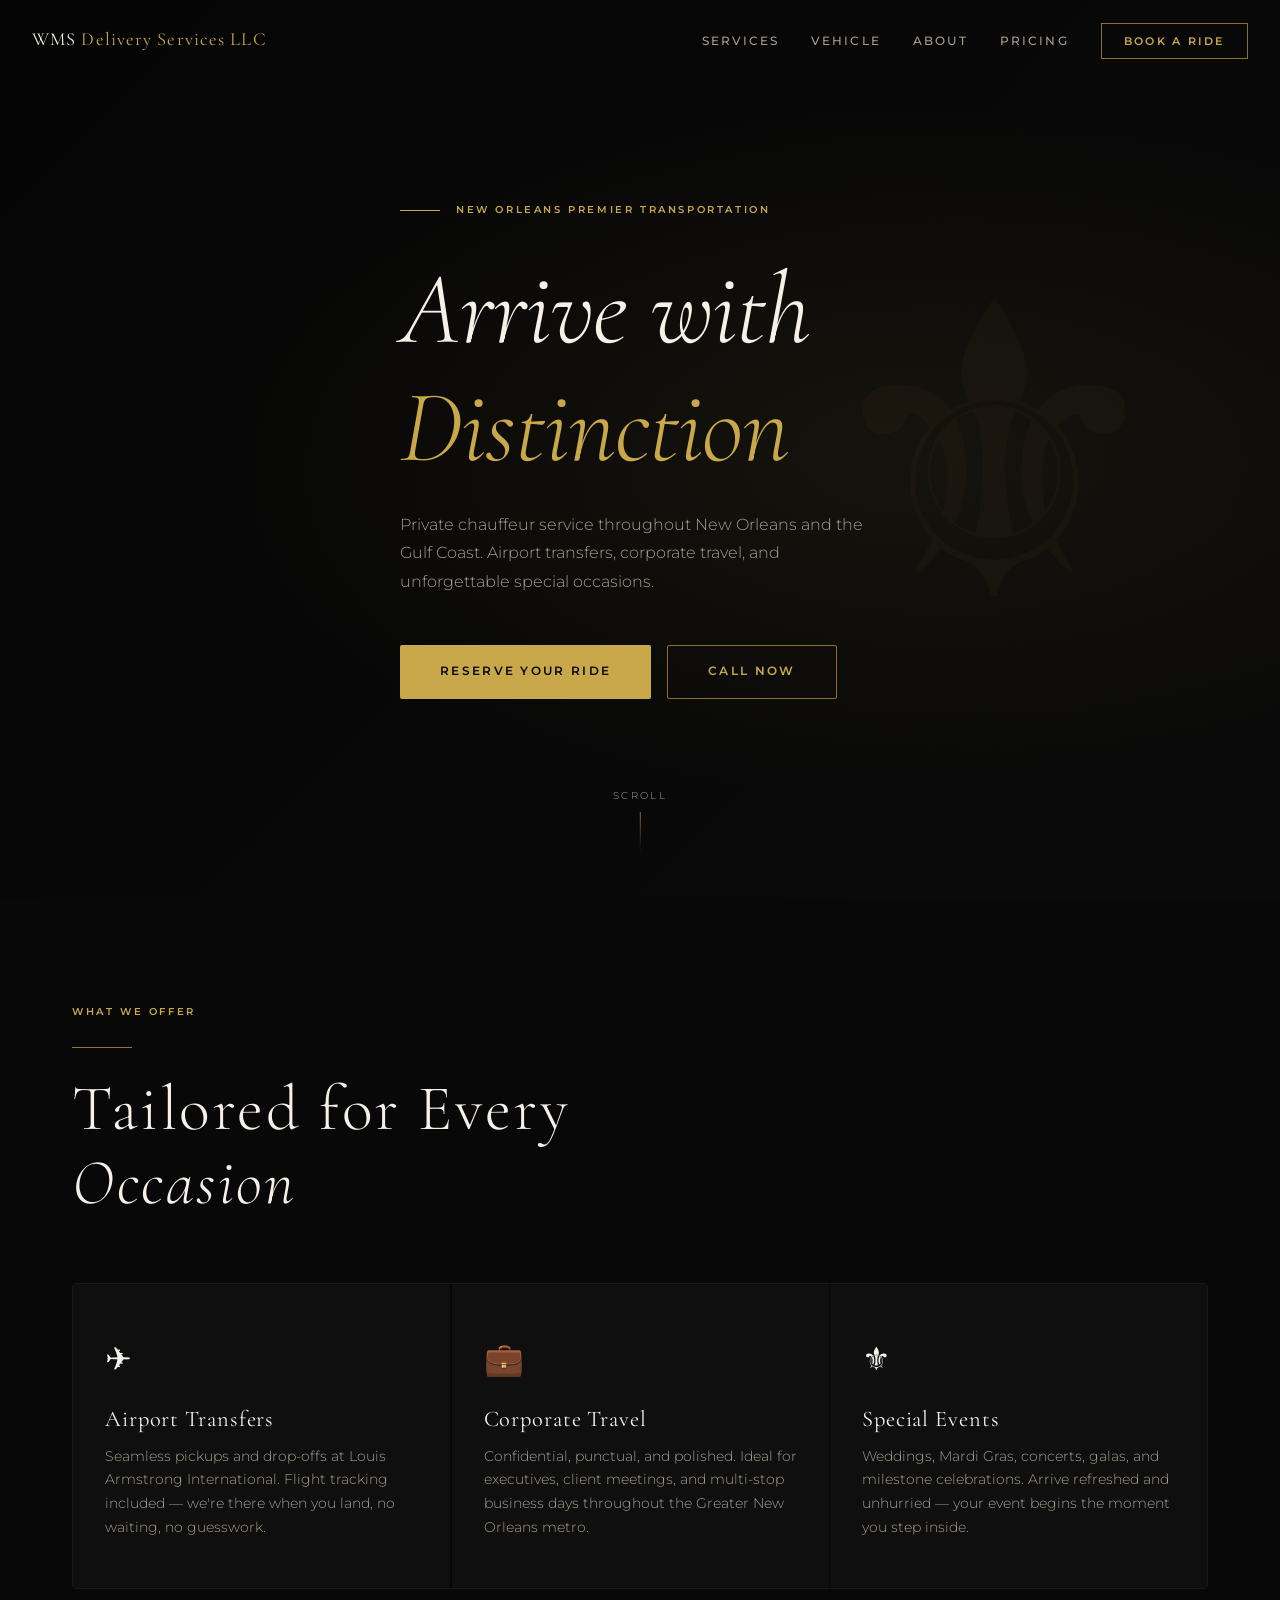
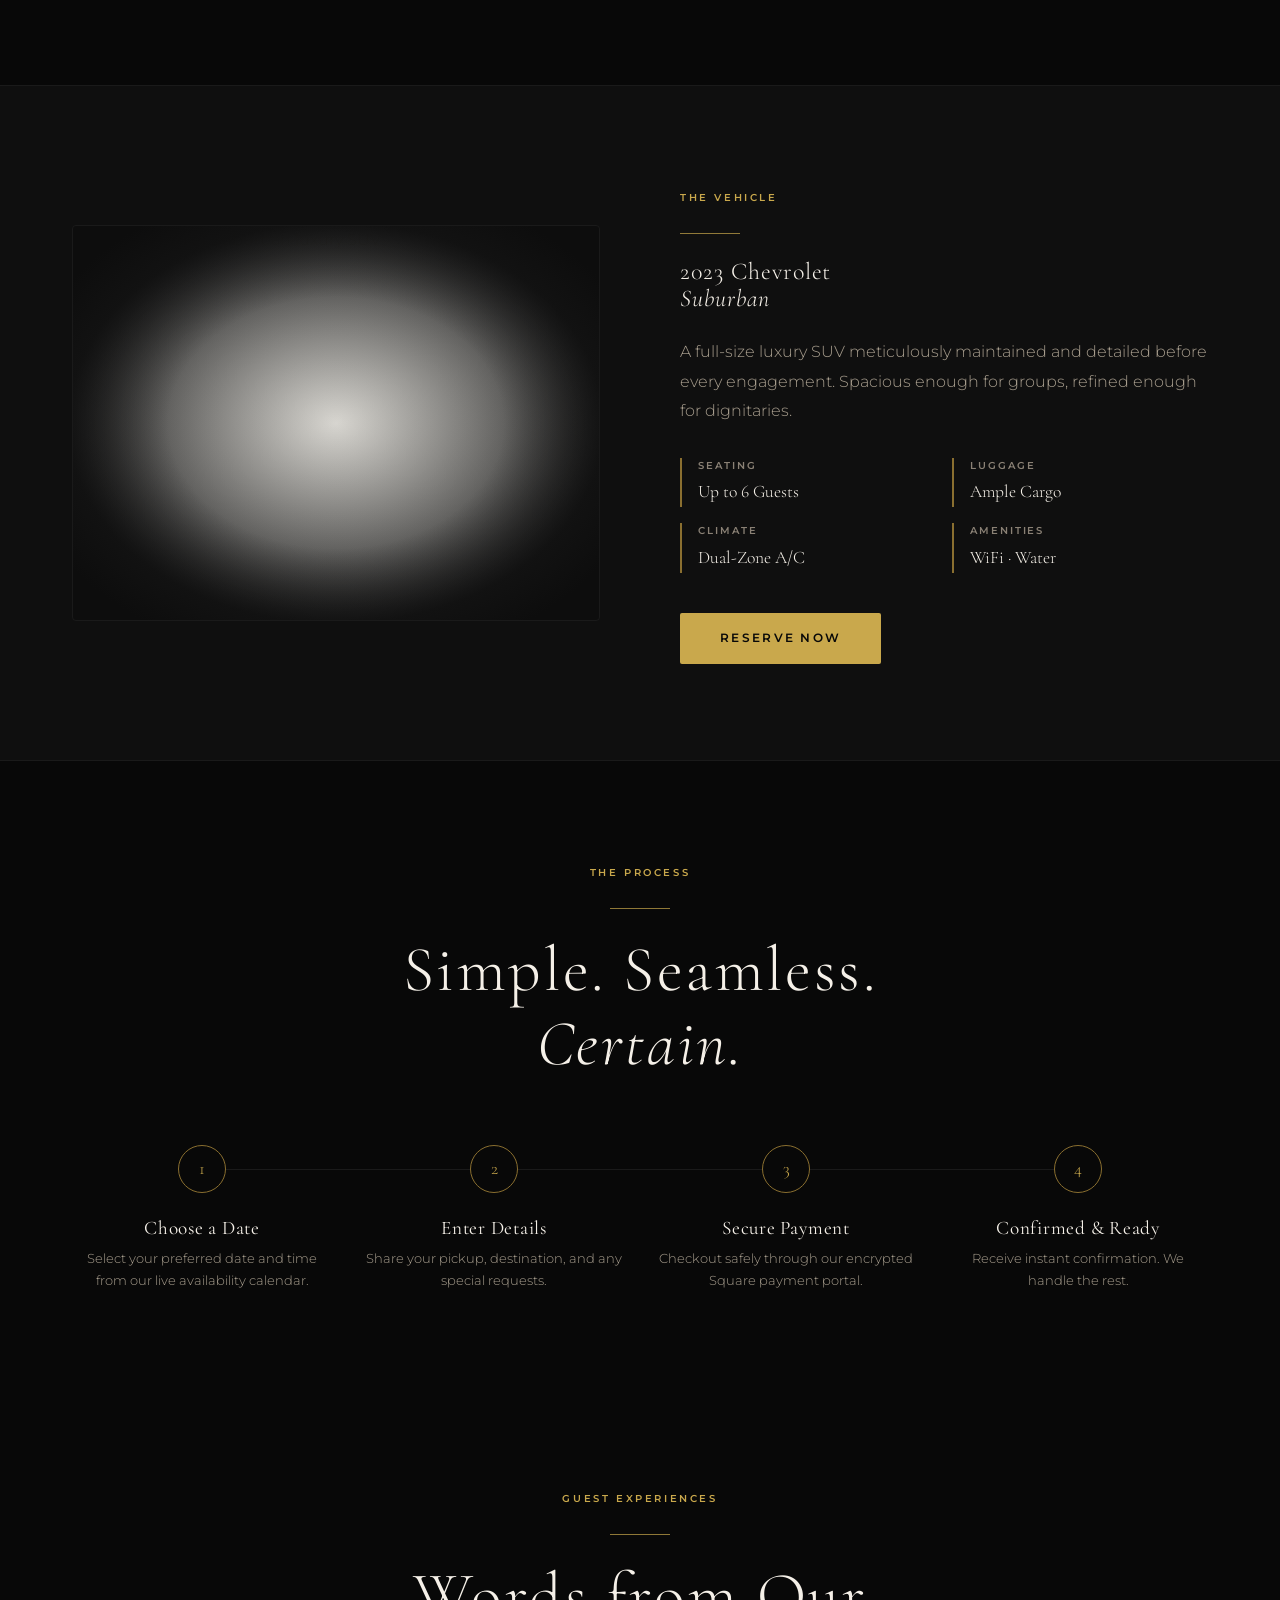
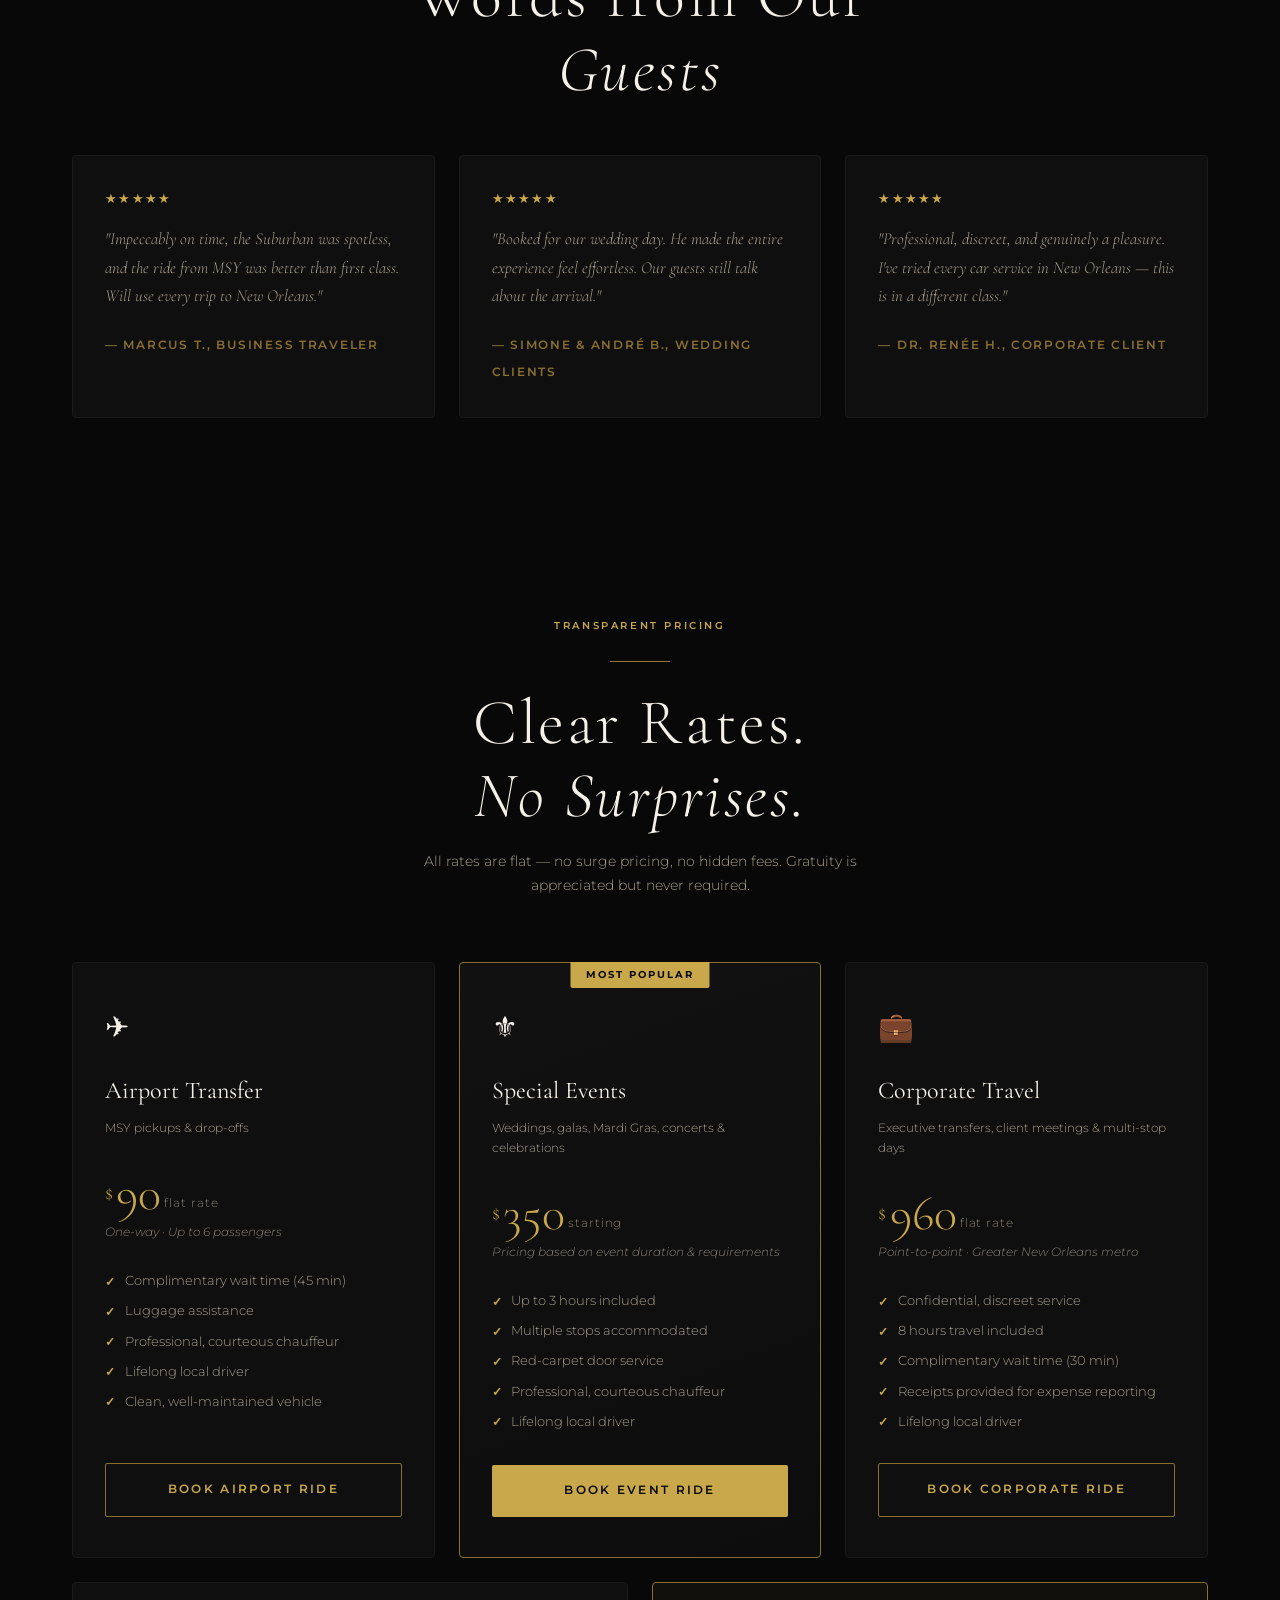
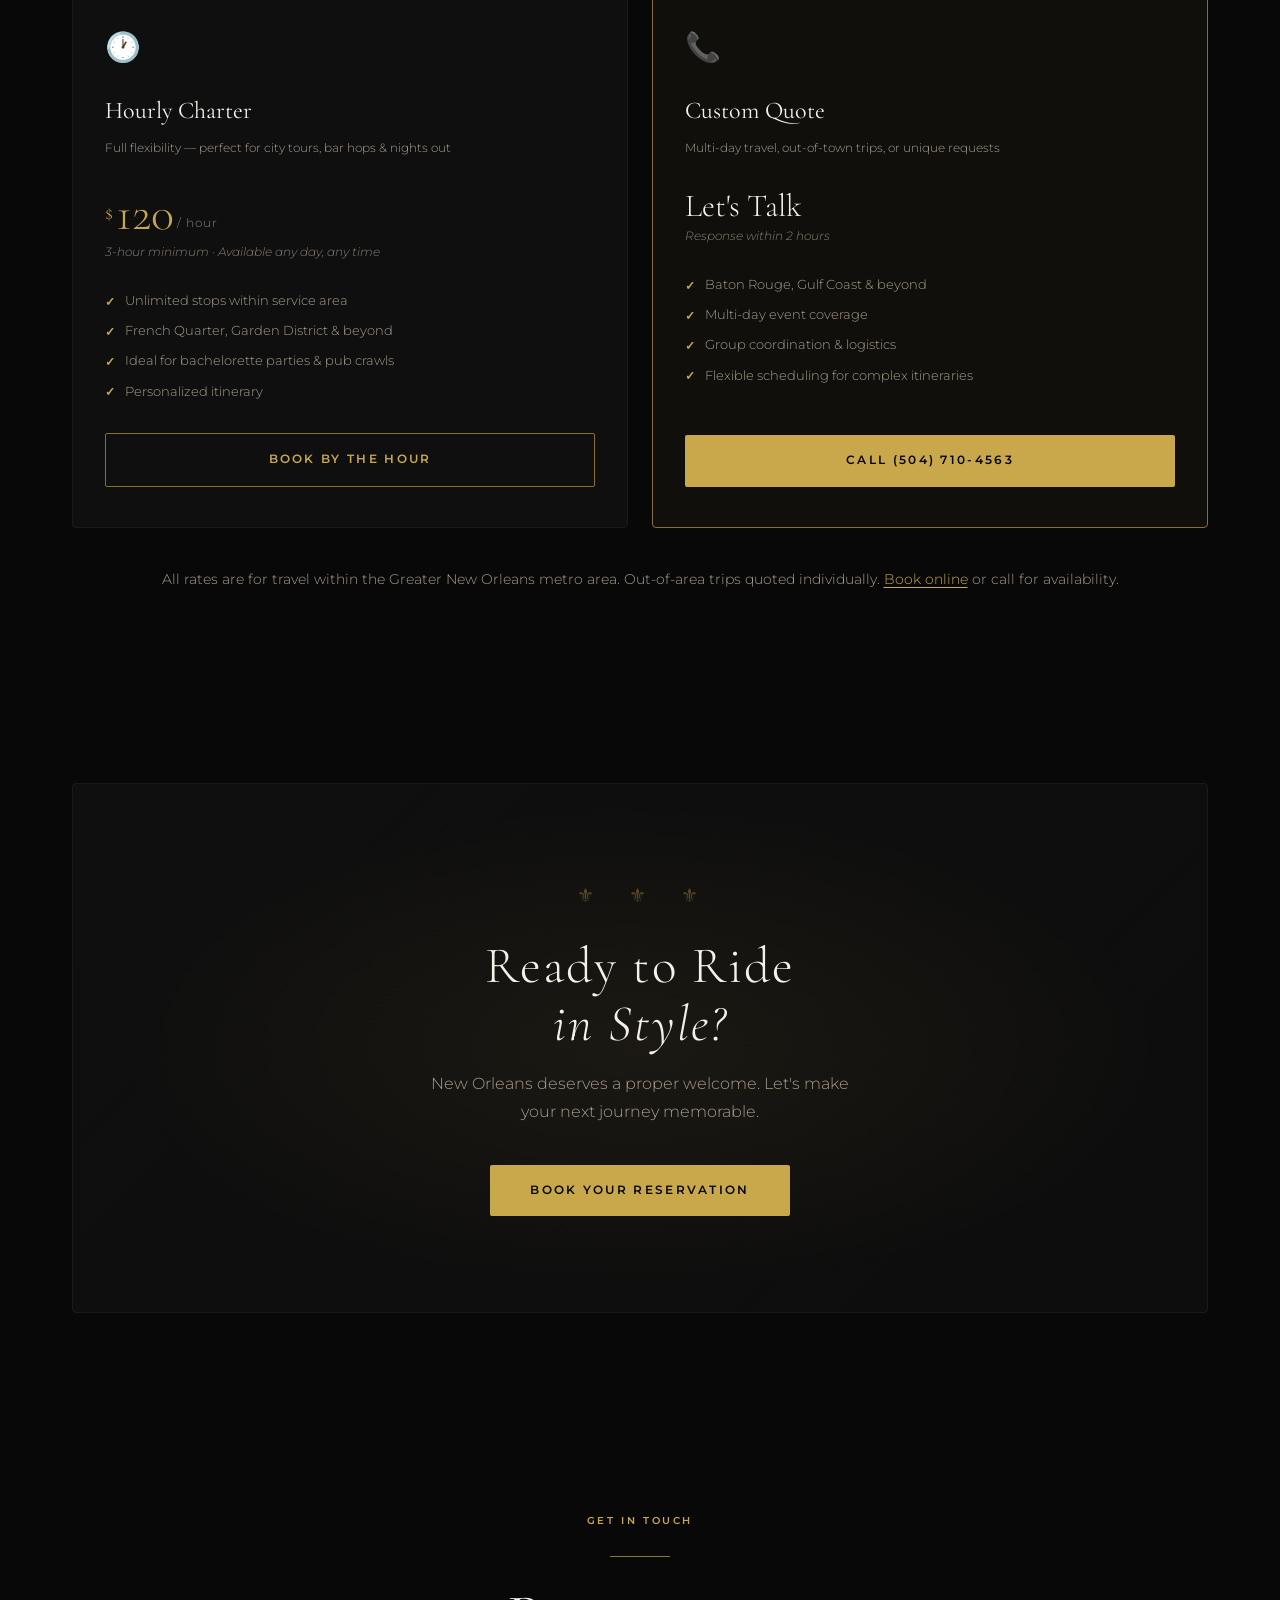
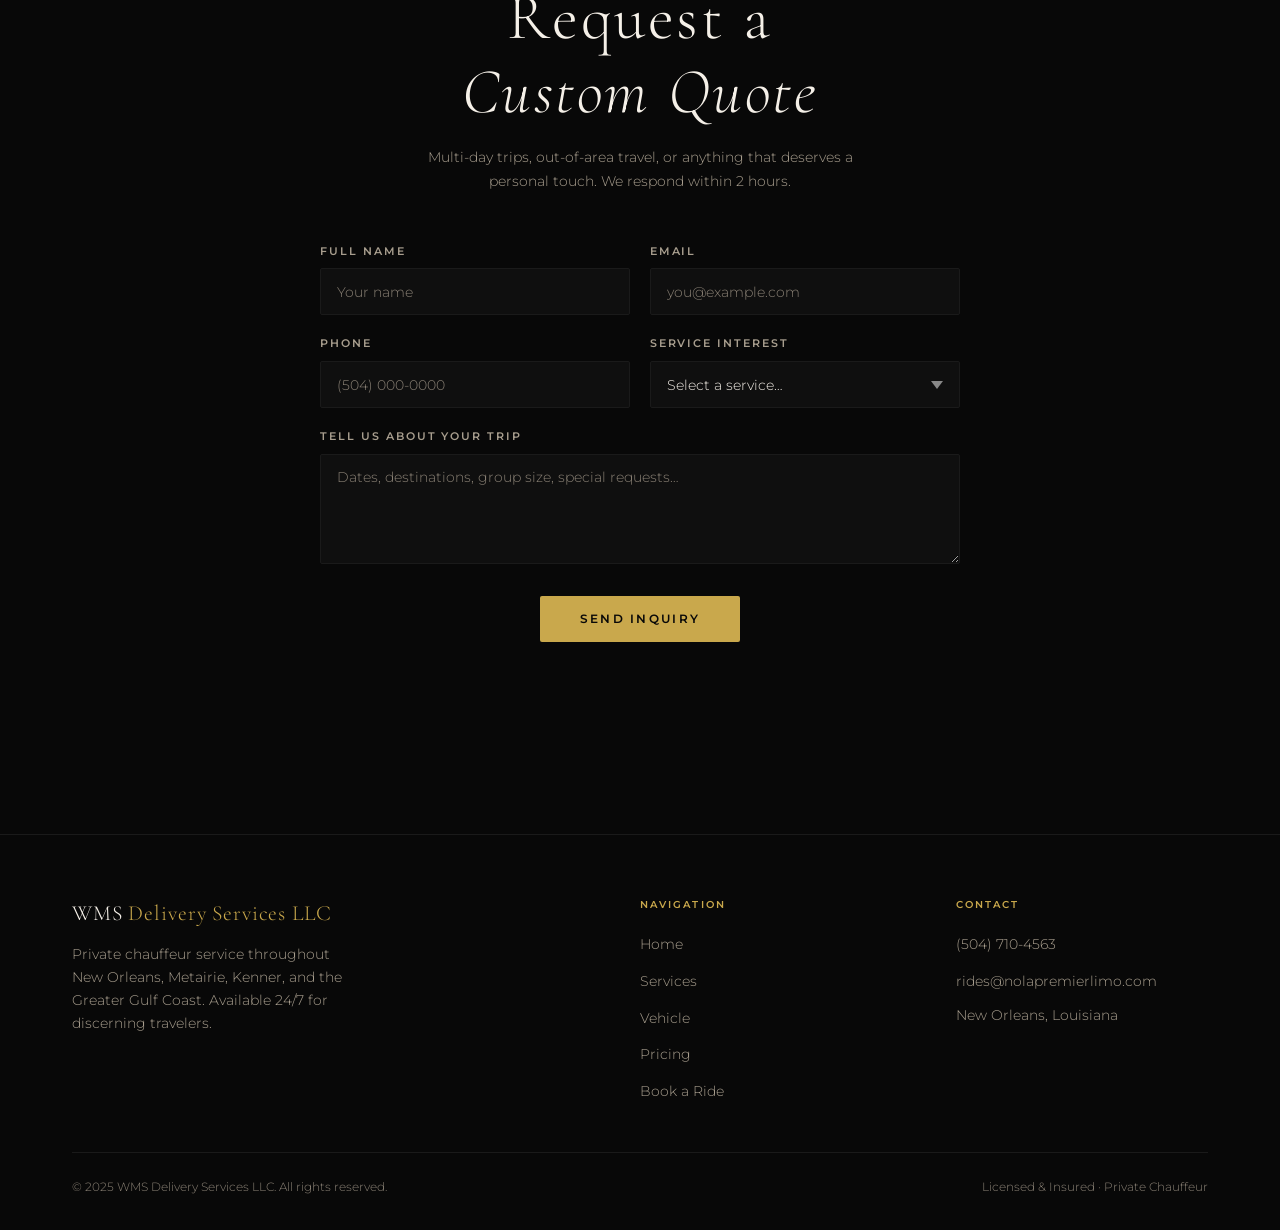
==== index.html @ ba14c3bf "Update index.html" ====
<!DOCTYPE html>
<html lang="en">
<head>
  <meta charset="UTF-8" />
  <meta name="viewport" content="width=device-width, initial-scale=1.0" />
  <meta name="description" content="Premium private chauffeur service in New Orleans. Airport transfers, corporate rides, and special events in a 2023 Chevrolet Suburban." />
  <meta name="robots" content="index, follow" />
  <!-- Open Graph -->
  <meta property="og:title" content="WMS Delivery Services LLC | Private Chauffeur Service" />
  <meta property="og:description" content="Premium private transportation throughout New Orleans and surrounding areas." />
  <meta property="og:type" content="website" />
  <!-- Prevent referrer leakage on external links -->
  <meta name="referrer" content="strict-origin-when-cross-origin" />
  <title>WMS Delivery Services LLC | Private Chauffeur Service</title>
  <link rel="stylesheet" href="css/global.css" />
  <style>
    /* ── Hero ── */
    .hero {
      min-height: 100vh;
      display: flex;
      align-items: center;
      position: relative;
      overflow: hidden;
    }

    .hero-bg {
      position: absolute;
      inset: 0;
      background:
        radial-gradient(ellipse at 70% 50%, rgba(201,168,76,0.07) 0%, transparent 55%),
        linear-gradient(135deg, #050505 0%, #0a0a0a 100%);
    }

    /* Subtle fleur-de-lis watermark */
    .hero-bg::after {
      content: '⚜';
      position: absolute;
      right: 8%;
      top: 50%;
      transform: translateY(-50%);
      font-size: 32vw;
      color: rgba(201,168,76,0.03);
      pointer-events: none;
      user-select: none;
      line-height: 1;
    }

    .hero-content {
      position: relative;
      z-index: 1;
      max-width: 700px;
    }

    .hero-eyebrow {
      display: flex;
      align-items: center;
      gap: 1rem;
      margin-bottom: 2rem;
    }

    .hero-eyebrow::before {
      content: '';
      width: 40px;
      height: 1px;
      background: var(--gold);
    }

    .hero h1 {
      margin-bottom: 1.5rem;
    }

    .hero h1 em {
      color: var(--gold);
      font-style: italic;
    }

    .hero-sub {
      font-size: 1rem;
      color: var(--white-dim);
      max-width: 480px;
      margin-bottom: 3rem;
      line-height: 1.8;
    }

    .hero-actions {
      display: flex;
      gap: 1rem;
      flex-wrap: wrap;
    }

    .hero-scroll {
      position: absolute;
      bottom: 3rem;
      left: 50%;
      transform: translateX(-50%);
      display: flex;
      flex-direction: column;
      align-items: center;
      gap: 0.5rem;
      color: var(--white-dim);
      font-size: 0.6rem;
      letter-spacing: 0.25em;
      text-transform: uppercase;
      z-index: 1;
      animation: bounce 2s ease-in-out infinite;
    }

    .hero-scroll::after {
      content: '';
      width: 1px;
      height: 40px;
      background: linear-gradient(to bottom, var(--gold-dim), transparent);
    }

    @keyframes bounce {
      0%, 100% { transform: translateX(-50%) translateY(0); }
      50% { transform: translateX(-50%) translateY(6px); }
    }

    /* ── Services ── */
    .services-grid {
      display: grid;
      grid-template-columns: repeat(3, 1fr);
      gap: 1.5px;
      margin-top: 4rem;
      border: 1.5px solid var(--black-border);
      border-radius: var(--radius-lg);
      overflow: hidden;
    }

    .service-item {
      padding: 3rem 2rem;
      background: var(--black-card);
      position: relative;
      cursor: default;
      transition: background var(--transition);
    }

    .service-item:hover {
      background: #111;
    }

    .service-icon {
      font-size: 2rem;
      margin-bottom: 1.2rem;
      display: block;
    }

    .service-item h3 {
      font-family: var(--font-display);
      font-size: 1.4rem;
      font-weight: 400;
      margin-bottom: 0.8rem;
      color: var(--white);
    }

    .service-item p {
      font-size: 0.85rem;
      color: var(--white-dim);
      line-height: 1.75;
    }

    .service-item::after {
      content: '';
      position: absolute;
      bottom: 0;
      left: 2rem;
      width: 0;
      height: 1px;
      background: var(--gold);
      transition: width 0.4s ease;
    }

    .service-item:hover::after {
      width: calc(100% - 4rem);
    }

    /* ── Vehicle Showcase ── */
    .vehicle-section {
      background: var(--black-card);
      border-top: 1px solid var(--black-border);
      border-bottom: 1px solid var(--black-border);
    }

    .vehicle-inner {
      display: grid;
      grid-template-columns: 1fr 1fr;
      gap: 5rem;
      align-items: center;
    }

    .vehicle-visual {
      position: relative;
      aspect-ratio: 4/3;
      background: radial-gradient(ellipse at center, #d8d8d8 0%, #1a1a1a 72%);
      border-radius: var(--radius-lg);
      border: 1px solid var(--black-border);
      display: flex;
      align-items: center;
      justify-content: center;
      overflow: hidden;
    }

    .vehicle-visual::before {
      content: '';
      position: absolute;
      inset: 0;
      background: radial-gradient(ellipse at center, rgba(201,168,76,0.06) 0%, transparent 70%);
    }

    .vehicle-visual::after {
      content: '';
      position: absolute;
      inset: 0;
      background: radial-gradient(ellipse at center, transparent 45%, #0d0d0d 88%);
      pointer-events: none;
      z-index: 2;
    }

    .vehicle-placeholder {
      text-align: center;
      color: var(--white-faint);
      position: relative;
      z-index: 1;
    }

    .vehicle-placeholder .car-icon {
      font-size: 5rem;
      display: block;
      margin-bottom: 1rem;
      opacity: 0.4;
    }

    .vehicle-placeholder p {
      font-size: 0.7rem;
      letter-spacing: 0.2em;
      text-transform: uppercase;
      color: var(--gold-dim);
    }

    .vehicle-badge {
      position: absolute;
      top: 1.5rem;
      right: 1.5rem;
      background: rgba(201,168,76,0.12);
      border: 1px solid var(--gold-dim);
      border-radius: var(--radius);
      padding: 0.4rem 0.8rem;
      font-size: 0.65rem;
      font-weight: 600;
      letter-spacing: 0.15em;
      text-transform: uppercase;
      color: var(--gold);
    }

    .vehicle-specs {
      display: grid;
      grid-template-columns: 1fr 1fr;
      gap: 1rem;
      margin-top: 2rem;
    }

    .spec {
      border-left: 2px solid var(--gold-dim);
      padding-left: 1rem;
    }

    .spec-label {
      font-size: 0.6rem;
      font-weight: 600;
      letter-spacing: 0.2em;
      text-transform: uppercase;
      color: var(--white-faint);
    }

    .spec-value {
      font-family: var(--font-display);
      font-size: 1.1rem;
      color: var(--white);
      margin-top: 0.2rem;
    }

    /* ── Process ── */
    .process-steps {
      display: grid;
      grid-template-columns: repeat(4, 1fr);
      gap: 2rem;
      margin-top: 4rem;
      position: relative;
    }

    .process-steps::before {
      content: '';
      position: absolute;
      top: 1.5rem;
      left: 12.5%;
      right: 12.5%;
      height: 1px;
      background: var(--black-border);
    }

    .process-item {
      text-align: center;
      position: relative;
    }

    .process-num {
      width: 3rem;
      height: 3rem;
      border-radius: 50%;
      border: 1px solid var(--gold-dim);
      display: flex;
      align-items: center;
      justify-content: center;
      margin: 0 auto 1.5rem;
      font-family: var(--font-display);
      font-size: 1.1rem;
      color: var(--gold);
      background: var(--black);
      position: relative;
      z-index: 1;
    }

    .process-item h3 {
      font-family: var(--font-display);
      font-size: 1.2rem;
      font-weight: 400;
      margin-bottom: 0.5rem;
    }

    .process-item p {
      font-size: 0.82rem;
      color: var(--white-dim);
    }

    /* ── Testimonials ── */
    .testimonials-grid {
      display: grid;
      grid-template-columns: repeat(3, 1fr);
      gap: 1.5rem;
      margin-top: 3rem;
    }

    .testimonial {
      padding: 2rem;
      background: var(--black-card);
      border: 1px solid var(--black-border);
      border-radius: var(--radius-lg);
      transition: border-color var(--transition);
    }

    .testimonial:hover {
      border-color: var(--gold-dim);
    }

    .stars {
      color: var(--gold);
      font-size: 0.8rem;
      letter-spacing: 0.1em;
      margin-bottom: 1rem;
    }

    .testimonial blockquote {
      font-family: var(--font-display);
      font-size: 1.05rem;
      font-style: italic;
      color: var(--white-dim);
      line-height: 1.7;
      margin-bottom: 1.2rem;
    }

    .testimonial cite {
      font-size: 0.72rem;
      font-weight: 600;
      letter-spacing: 0.15em;
      text-transform: uppercase;
      color: var(--gold-dim);
      font-style: normal;
    }

    /* ── CTA Banner ── */
    .cta-banner {
      text-align: center;
      padding: 6rem 2rem;
      background: linear-gradient(135deg, var(--black-card) 0%, #0d0d0d 100%);
      border: 1px solid var(--black-border);
      border-radius: var(--radius-lg);
      position: relative;
      overflow: hidden;
    }

    .cta-banner::before {
      content: '';
      position: absolute;
      inset: 0;
      background: radial-gradient(ellipse at center, rgba(201,168,76,0.07) 0%, transparent 65%);
    }

    .cta-banner > * { position: relative; z-index: 1; }

    .cta-banner h2 {
      font-size: clamp(2.5rem, 4vw, 4rem);
      margin-bottom: 1rem;
    }

    .cta-banner p {
      color: var(--white-dim);
      max-width: 420px;
      margin: 0 auto 2.5rem;
    }

    /* ── Pricing ── */
    .pricing-grid {
      display: grid;
      grid-template-columns: repeat(3, 1fr);
      gap: 1.5rem;
      margin-top: 4rem;
    }

    .pricing-card {
      background: var(--black-card);
      border: 1px solid var(--black-border);
      border-radius: var(--radius-lg);
      padding: 2.5rem 2rem;
      position: relative;
      transition: border-color var(--transition), box-shadow var(--transition), transform var(--transition);
      display: flex;
      flex-direction: column;
    }

    .pricing-card:hover {
      border-color: var(--gold-dim);
      box-shadow: var(--shadow-gold);
      transform: translateY(-3px);
    }

    .pricing-card.featured {
      border-color: var(--gold-dim);
      background: linear-gradient(160deg, #111 0%, #0d0d0d 100%);
    }

    .pricing-card.featured::before {
      content: 'Most Popular';
      position: absolute;
      top: -1px;
      left: 50%;
      transform: translateX(-50%);
      background: var(--gold);
      color: var(--black);
      font-size: 0.6rem;
      font-weight: 700;
      letter-spacing: 0.2em;
      text-transform: uppercase;
      padding: 0.3rem 1rem;
      border-radius: 0 0 var(--radius) var(--radius);
      white-space: nowrap;
    }

    .pricing-icon {
      font-size: 1.8rem;
      margin-bottom: 1.2rem;
      display: block;
    }

    .pricing-service {
      font-family: var(--font-display);
      font-size: 1.5rem;
      font-weight: 400;
      color: var(--white);
      margin-bottom: 0.4rem;
    }

    .pricing-tagline {
      font-size: 0.78rem;
      color: var(--white-dim);
      margin-bottom: 2rem;
      line-height: 1.6;
    }

    .pricing-amount {
      display: flex;
      align-items: flex-start;
      gap: 0.2rem;
      margin-bottom: 0.3rem;
    }

    .pricing-currency {
      font-family: var(--font-display);
      font-size: 1.2rem;
      color: var(--gold);
      margin-top: 0.4rem;
    }

    .pricing-number {
      font-family: var(--font-display);
      font-size: 3rem;
      font-weight: 300;
      color: var(--gold);
      line-height: 1;
    }

    .pricing-unit {
      font-size: 0.72rem;
      color: var(--white-faint);
      align-self: flex-end;
      margin-bottom: 0.3rem;
      letter-spacing: 0.08em;
    }

    .pricing-note {
      font-size: 0.72rem;
      color: var(--white-faint);
      font-style: italic;
      margin-bottom: 1.8rem;
    }

    .pricing-includes {
      list-style: none;
      display: flex;
      flex-direction: column;
      gap: 0.65rem;
      margin-bottom: 2rem;
      flex: 1;
    }

    .pricing-includes li {
      display: flex;
      align-items: flex-start;
      gap: 0.6rem;
      font-size: 0.82rem;
      color: var(--white-dim);
      line-height: 1.5;
    }

    .pricing-includes li::before {
      content: '✓';
      color: var(--gold);
      font-size: 0.75rem;
      font-weight: 700;
      flex-shrink: 0;
      margin-top: 0.1rem;
    }

    .pricing-disclaimer {
      text-align: center;
      margin-top: 2.5rem;
      font-size: 0.85rem;
      line-height: 1.7;
      color: var(--white-dim);
    }

    .pricing-disclaimer a {
      color: var(--gold);
      text-decoration: underline;
      text-underline-offset: 3px;
    }

    .pricing-disclaimer a:hover {
      color: var(--white);
    }

    /* Hourly row — full width */
    .pricing-grid-bottom {
      display: grid;
      grid-template-columns: repeat(2, 1fr);
      gap: 1.5rem;
      margin-top: 1.5rem;
    }

    @media (max-width: 900px) {
      .services-grid { grid-template-columns: 1fr; }
      .vehicle-inner { grid-template-columns: 1fr; gap: 2rem; }
      .process-steps { grid-template-columns: 1fr 1fr; }
      .testimonials-grid { grid-template-columns: 1fr; }
      .pricing-grid { grid-template-columns: 1fr; }
      .pricing-grid-bottom { grid-template-columns: 1fr; }
    }
  
/* ── Contact Form ── */
.contact-form { max-width: 640px; margin: 3rem auto 0; }
.form-row { display: grid; grid-template-columns: 1fr 1fr; gap: 1.2rem; margin-bottom: 1.2rem; }
.form-group { display: flex; flex-direction: column; gap: 0.5rem; margin-bottom: 1.2rem; }
.form-row .form-group { margin-bottom: 0; }
.form-group label { font-size: 0.68rem; font-weight: 600; letter-spacing: 0.18em; text-transform: uppercase; color: var(--white-dim); }
.form-group input, .form-group select, .form-group textarea { background: var(--black-card); border: 1px solid var(--black-border); border-radius: var(--radius); padding: 0.85rem 1rem; color: var(--white); font-family: var(--font-body); font-size: 0.88rem; transition: border-color var(--transition); width: 100%; box-sizing: border-box; }
.form-group input:focus, .form-group select:focus, .form-group textarea:focus { outline: none; border-color: var(--gold-dim); }
.form-group select { appearance: none; background-image: url("data:image/svg+xml,%3Csvg xmlns='http://www.w3.org/2000/svg' width='12' height='8' viewBox='0 0 12 8'%3E%3Cpath fill='%23888' d='M6 8L0 0h12z'/%3E%3C/svg%3E"); background-repeat: no-repeat; background-position: right 1rem center; padding-right: 2.5rem; cursor: pointer; }
.form-group textarea { resize: vertical; min-height: 110px; }
@media (max-width: 600px) { .form-row { grid-template-columns: 1fr; } }
</style>
</head>
<body>

  <!-- Navigation -->
  <nav class="nav" id="nav" role="navigation" aria-label="Main navigation">
    <a href="index.html" class="nav-logo" aria-label="WMS Delivery Services LLC Home">
      WMS <span>Delivery Services LLC</span>
    </a>
    <ul class="nav-links" role="list">
      <li><a href="#services">Services</a></li>
      <li><a href="#vehicle">Vehicle</a></li>
      <li><a href="#about">About</a></li>
      <li><a href="#pricing">Pricing</a></li>
      <li><a href="booking.html" class="nav-cta">Book a Ride</a></li>
    </ul>
  </nav>

  <!-- Hero -->
  <section class="hero" aria-label="Hero">
    <div class="hero-bg" aria-hidden="true"></div>
    <div class="container">
      <div class="hero-content">
        <div class="hero-eyebrow fade-in">
          <span class="section-label">New Orleans Premier Transportation</span>
        </div>
        <h1 class="display-xl fade-in" style="transition-delay:0.1s">
          Arrive with<br /><em>Distinction</em>
        </h1>
        <p class="hero-sub fade-in" style="transition-delay:0.2s">
          Private chauffeur service throughout New Orleans and the Gulf Coast. 
          Airport transfers, corporate travel, and unforgettable special occasions.
        </p>
        <div class="hero-actions fade-in" style="transition-delay:0.3s">
          <a href="booking.html" class="btn btn-primary">
            Reserve Your Ride
          </a>
          <a href="tel:+15047104563" class="btn btn-outline">
            Call Now
          </a>
        </div>
      </div>
    </div>
    <div class="hero-scroll" aria-hidden="true">Scroll</div>
  </section>

  <!-- Services -->
  <section class="section" id="services" aria-labelledby="services-heading">
    <div class="container">
      <div class="fade-in">
        <span class="section-label">What We Offer</span>
        <div class="gold-rule"></div>
        <h2 class="display-lg" id="services-heading">Tailored for Every<br /><em>Occasion</em></h2>
      </div>
      <div class="services-grid fade-in" style="transition-delay:0.15s">
        <div class="service-item">
          <span class="service-icon" aria-hidden="true">✈</span>
          <h3>Airport Transfers</h3>
          <p>Seamless pickups and drop-offs at Louis Armstrong International. Flight tracking included — we're there when you land, no waiting, no guesswork.</p>
        </div>
        <div class="service-item">
          <span class="service-icon" aria-hidden="true">💼</span>
          <h3>Corporate Travel</h3>
          <p>Confidential, punctual, and polished. Ideal for executives, client meetings, and multi-stop business days throughout the Greater New Orleans metro.</p>
        </div>
        <div class="service-item">
          <span class="service-icon" aria-hidden="true">⚜</span>
          <h3>Special Events</h3>
          <p>Weddings, Mardi Gras, concerts, galas, and milestone celebrations. Arrive refreshed and unhurried — your event begins the moment you step inside.</p>
        </div>
      </div>
    </div>
  </section>

  <!-- Vehicle -->
  <section class="section vehicle-section" id="vehicle" aria-labelledby="vehicle-heading">
    <div class="container">
      <div class="vehicle-inner">
        <div class="vehicle-visual fade-in" role="img" aria-label="2023 Chevrolet Suburban luxury vehicle">
          <img src="https://platform.cstatic-images.com/xlarge/in/v2/stock_photos/ffa2aad5-30ea-4b34-ac1a-cec28ea90fac/8e12763f-982b-4477-bce0-4f2dd1447a14.png" alt="2023 Chevrolet Suburban luxury SUV" style="width:100%;height:100%;object-fit:contain;border-radius:4px;mix-blend-mode:multiply;" />
        </div>
        <div class="fade-in" style="transition-delay:0.15s">
          <span class="section-label">The Vehicle</span>
          <div class="gold-rule"></div>
          <h2 id="vehicle-heading">2023 Chevrolet<br /><em>Suburban</em></h2>
          <p style="color:var(--white-dim);margin-top:1.5rem;line-height:1.85">
            A full-size luxury SUV meticulously maintained and detailed before 
            every engagement. Spacious enough for groups, refined enough for dignitaries.
          </p>
          <div class="vehicle-specs">
            <div class="spec">
              <div class="spec-label">Seating</div>
              <div class="spec-value">Up to 6 Guests</div>
            </div>
            <div class="spec">
              <div class="spec-label">Luggage</div>
              <div class="spec-value">Ample Cargo</div>
            </div>
            <div class="spec">
              <div class="spec-label">Climate</div>
              <div class="spec-value">Dual-Zone A/C</div>
            </div>
            <div class="spec">
              <div class="spec-label">Amenities</div>
              <div class="spec-value">WiFi · Water</div>
            </div>
          </div>
          <div style="margin-top:2.5rem">
            <a href="booking.html" class="btn btn-primary">Reserve Now</a>
          </div>
        </div>
      </div>
    </div>
  </section>

  <!-- How It Works -->
  <section class="section" id="about" aria-labelledby="process-heading">
    <div class="container">
      <div class="fade-in" style="text-align:center">
        <span class="section-label">The Process</span>
        <div class="gold-rule center"></div>
        <h2 class="display-lg" id="process-heading">Simple. Seamless.<br /><em>Certain.</em></h2>
      </div>
      <div class="process-steps fade-in" style="transition-delay:0.15s">
        <div class="process-item">
          <div class="process-num" aria-hidden="true">1</div>
          <h3>Choose a Date</h3>
          <p>Select your preferred date and time from our live availability calendar.</p>
        </div>
        <div class="process-item">
          <div class="process-num" aria-hidden="true">2</div>
          <h3>Enter Details</h3>
          <p>Share your pickup, destination, and any special requests.</p>
        </div>
        <div class="process-item">
          <div class="process-num" aria-hidden="true">3</div>
          <h3>Secure Payment</h3>
          <p>Checkout safely through our encrypted Square payment portal.</p>
        </div>
        <div class="process-item">
          <div class="process-num" aria-hidden="true">4</div>
          <h3>Confirmed & Ready</h3>
          <p>Receive instant confirmation. We handle the rest.</p>
        </div>
      </div>
    </div>
  </section>

  <!-- Testimonials -->
  <section class="section" aria-labelledby="testimonials-heading">
    <div class="container">
      <div class="fade-in" style="text-align:center">
        <span class="section-label">Guest Experiences</span>
        <div class="gold-rule center"></div>
        <h2 class="display-lg" id="testimonials-heading">Words from Our<br /><em>Guests</em></h2>
      </div>
      <div class="testimonials-grid fade-in" style="transition-delay:0.15s">
        <div class="testimonial">
          <div class="stars" aria-label="5 out of 5 stars">★★★★★</div>
          <blockquote>"Impeccably on time, the Suburban was spotless, and the ride from MSY was better than first class. Will use every trip to New Orleans."</blockquote>
          <cite>— Marcus T., Business Traveler</cite>
        </div>
        <div class="testimonial">
          <div class="stars" aria-label="5 out of 5 stars">★★★★★</div>
          <blockquote>"Booked for our wedding day. He made the entire experience feel effortless. Our guests still talk about the arrival."</blockquote>
          <cite>— Simone & André B., Wedding Clients</cite>
        </div>
        <div class="testimonial">
          <div class="stars" aria-label="5 out of 5 stars">★★★★★</div>
          <blockquote>"Professional, discreet, and genuinely a pleasure. I've tried every car service in New Orleans — this is in a different class."</blockquote>
          <cite>— Dr. Renée H., Corporate Client</cite>
        </div>
      </div>
    </div>
  </section>

  <!-- Pricing -->
  <section class="section" id="pricing" aria-labelledby="pricing-heading">
    <div class="container">
      <div class="fade-in" style="text-align:center">
        <span class="section-label">Transparent Pricing</span>
        <div class="gold-rule center"></div>
        <h2 class="display-lg" id="pricing-heading">Clear Rates.<br /><em>No Surprises.</em></h2>
        <p style="color:var(--white-dim);max-width:460px;margin:1rem auto 0;font-size:0.9rem">
          All rates are flat — no surge pricing, no hidden fees. 
          Gratuity is appreciated but never required.
        </p>
      </div>

      <!-- Top 3 cards -->
      <div class="pricing-grid fade-in" style="transition-delay:0.1s">

        <div class="pricing-card">
          <span class="pricing-icon" aria-hidden="true">✈</span>
          <div class="pricing-service">Airport Transfer</div>
          <div class="pricing-tagline">MSY pickups & drop-offs</div>
          <div class="pricing-amount">
            <span class="pricing-currency">$</span>
            <span class="pricing-number">90</span>
            <span class="pricing-unit">flat rate</span>
          </div>
          <div class="pricing-note">One-way · Up to 6 passengers</div>
          <ul class="pricing-includes" role="list">
            <li>Complimentary wait time (45 min)</li>
            <li>Luggage assistance</li>
            <li>Professional, courteous chauffeur</li>
            <li>Lifelong local driver</li>
            <li>Clean, well-maintained vehicle</li>
          </ul>
          <a href="booking.html" class="btn btn-outline" style="text-align:center;justify-content:center">Book Airport Ride</a>
        </div>

        <div class="pricing-card featured">
          <span class="pricing-icon" aria-hidden="true">⚜</span>
          <div class="pricing-service">Special Events</div>
          <div class="pricing-tagline">Weddings, galas, Mardi Gras, concerts & celebrations</div>
          <div class="pricing-amount">
            <span class="pricing-currency">$</span>
            <span class="pricing-number">350</span>
            <span class="pricing-unit">starting</span>
          </div>
          <div class="pricing-note">Pricing based on event duration & requirements</div>
          <ul class="pricing-includes" role="list">
            <li>Up to 3 hours included</li>
            <li>Multiple stops accommodated</li>
            <li>Red-carpet door service</li>
            <li>Professional, courteous chauffeur</li>
            <li>Lifelong local driver</li>
          </ul>
          <a href="booking.html" class="btn btn-primary" style="text-align:center;justify-content:center">Book Event Ride</a>
        </div>

        <div class="pricing-card">
          <span class="pricing-icon" aria-hidden="true">💼</span>
          <div class="pricing-service">Corporate Travel</div>
          <div class="pricing-tagline">Executive transfers, client meetings & multi-stop days</div>
          <div class="pricing-amount">
            <span class="pricing-currency">$</span>
            <span class="pricing-number">960</span>
            <span class="pricing-unit">flat rate</span>
          </div>
          <div class="pricing-note">Point-to-point · Greater New Orleans metro</div>
          <ul class="pricing-includes" role="list">
            <li>Confidential, discreet service</li>
            <li>8 hours travel included</li>
            <li>Complimentary wait time (30 min)</li>
            <li>Receipts provided for expense reporting</li>
            <li>Lifelong local driver</li>
          </ul>
          <a href="booking.html" class="btn btn-outline" style="text-align:center;justify-content:center">Book Corporate Ride</a>
        </div>

      </div>

      <!-- Bottom 2 cards -->
      <div class="pricing-grid-bottom fade-in" style="transition-delay:0.2s">

        <div class="pricing-card">
          <span class="pricing-icon" aria-hidden="true">🕐</span>
          <div class="pricing-service">Hourly Charter</div>
          <div class="pricing-tagline">Full flexibility — perfect for city tours, bar hops & nights out</div>
          <div class="pricing-amount">
            <span class="pricing-currency">$</span>
            <span class="pricing-number">120</span>
            <span class="pricing-unit">/ hour</span>
          </div>
          <div class="pricing-note">3-hour minimum · Available any day, any time</div>
          <ul class="pricing-includes" role="list">
            <li>Unlimited stops within service area</li>
            <li>French Quarter, Garden District & beyond</li>
            <li>Ideal for bachelorette parties & pub crawls</li>
            <li>Personalized itinerary</li>
          </ul>
          <a href="booking.html" class="btn btn-outline" style="text-align:center;justify-content:center">Book by the Hour</a>
        </div>

        <div class="pricing-card" style="background:rgba(201,168,76,0.04);border-color:var(--gold-dim)">
          <span class="pricing-icon" aria-hidden="true">📞</span>
          <div class="pricing-service">Custom Quote</div>
          <div class="pricing-tagline">Multi-day travel, out-of-town trips, or unique requests</div>
          <div class="pricing-amount">
            <span class="pricing-number" style="font-size:2rem;color:var(--white)">Let's Talk</span>
          </div>
          <div class="pricing-note">Response within 2 hours</div>
          <ul class="pricing-includes" role="list">
            <li>Baton Rouge, Gulf Coast & beyond</li>
            <li>Multi-day event coverage</li>
            <li>Group coordination & logistics</li>
            <li>Flexible scheduling for complex itineraries</li>
          </ul>
          <a href="tel:+15047104563" class="btn btn-primary" style="text-align:center;justify-content:center">Call (504) 710-4563</a>
        </div>

      </div>

      <p class="pricing-disclaimer fade-in">
        All rates are for travel within the Greater New Orleans metro area. 
        Out-of-area trips quoted individually. 
        <a href="booking.html">Book online</a> or call for availability.
      </p>
    </div>
  </section>

  <!-- CTA -->
  <section class="section">
    <div class="container">
      <div class="cta-banner fade-in">
        <span class="ornament" aria-hidden="true">⚜ &nbsp; ⚜ &nbsp; ⚜</span>
        <h2 style="margin-top:1.5rem">Ready to Ride<br /><em>in Style?</em></h2>
        <p>New Orleans deserves a proper welcome. Let's make your next journey memorable.</p>
        <a href="booking.html" class="btn btn-primary">Book Your Reservation</a>
      </div>
    </div>
  </section>

  
<!-- Contact -->
<section class="section" id="contact" aria-labelledby="contact-heading">
  <div class="container">
    <div class="fade-in" style="text-align:center">
      <span class="section-label">Get in Touch</span>
      <div class="gold-rule center"></div>
      <h2 class="display-lg" id="contact-heading">Request a<br /><em>Custom Quote</em></h2>
      <p style="color:var(--white-dim);max-width:460px;margin:1rem auto 0;font-size:0.9rem">Multi-day trips, out-of-area travel, or anything that deserves a personal touch. We respond within 2 hours.</p>
    </div>
    <form name="contact" method="POST" data-netlify="true" netlify-honeypot="bot-field" class="contact-form fade-in" style="transition-delay:0.15s" aria-label="Contact form">
      <input type="hidden" name="form-name" value="contact" />
      <p hidden aria-hidden="true"><label>Don't fill this out: <input name="bot-field" /></label></p>
      <div class="form-row">
        <div class="form-group">
          <label for="contact-name">Full Name</label>
          <input type="text" id="contact-name" name="name" required placeholder="Your name" autocomplete="name" />
        </div>
        <div class="form-group">
          <label for="contact-email">Email</label>
          <input type="email" id="contact-email" name="email" required placeholder="you@example.com" autocomplete="email" />
        </div>
      </div>
      <div class="form-row">
        <div class="form-group">
          <label for="contact-phone">Phone</label>
          <input type="tel" id="contact-phone" name="phone" placeholder="(504) 000-0000" autocomplete="tel" />
        </div>
        <div class="form-group">
          <label for="contact-service">Service Interest</label>
          <select id="contact-service" name="service">
            <option value="">Select a service…</option>
            <option value="airport">Airport Transfer</option>
            <option value="corporate">Corporate Travel</option>
            <option value="event">Special Events / Wedding</option>
            <option value="hourly">Hourly Charter</option>
            <option value="custom">Custom / Multi-Day Trip</option>
          </select>
        </div>
      </div>
      <div class="form-group">
        <label for="contact-message">Tell Us About Your Trip</label>
        <textarea id="contact-message" name="message" rows="4" placeholder="Dates, destinations, group size, special requests…"></textarea>
      </div>
      <div style="text-align:center;margin-top:2rem">
        <button type="submit" class="btn btn-primary">Send Inquiry</button>
      </div>
    </form>
  </div>
</section>
<!-- Footer -->
  <footer class="footer" role="contentinfo">
    <div class="container">
      <div class="footer-grid">
        <div>
          <div class="footer-logo">WMS <span>Delivery Services LLC</span></div>
          <p>Private chauffeur service throughout New Orleans, Metairie, Kenner, and the Greater Gulf Coast. Available 24/7 for discerning travelers.</p>
        </div>
        <div>
          <h4>Navigation</h4>
          <ul role="list">
            <li><a href="index.html">Home</a></li>
            <li><a href="#services">Services</a></li>
            <li><a href="#vehicle">Vehicle</a></li>
            <li><a href="#pricing">Pricing</a></li>
            <li><a href="booking.html">Book a Ride</a></li>
          </ul>
        </div>
        <div>
          <h4>Contact</h4>
          <ul role="list">
            <li><a href="tel:+15047104563">(504) 710-4563</a></li>
            <li><a href="mailto:rides@nolapremierlimo.com">rides@nolapremierlimo.com</a></li>
            <li style="color:var(--white-dim);font-size:0.85rem">New Orleans, Louisiana</li>
          </ul>
        </div>
      </div>
      <div class="footer-bottom">
        <p>© 2025 WMS Delivery Services LLC. All rights reserved.</p>
        <p>Licensed & Insured · Private Chauffeur</p>
      </div>
    </div>
  </footer>

  <script>
    // ── Scroll-based nav styling ─────────────────────────────
    const nav = document.getElementById('nav');
    window.addEventListener('scroll', () => {
      nav.classList.toggle('scrolled', window.scrollY > 60);
    }, { passive: true });

    // ── Fade-in on scroll (IntersectionObserver) ─────────────
    const observer = new IntersectionObserver((entries) => {
      entries.forEach(e => {
        if (e.isIntersecting) {
          e.target.classList.add('visible');
          observer.unobserve(e.target);
        }
      });
    }, { threshold: 0.1, rootMargin: '0px 0px -50px 0px' });

    document.querySelectorAll('.fade-in').forEach(el => observer.observe(el));

    // ── Mark hero elements visible immediately ───────────────
    document.querySelectorAll('.hero .fade-in').forEach(el => {
      el.classList.add('visible');
    });
  </script>
</body>
</html>
---- css/global.css ----
/* ═══════════════════════════════════════════════════════════════
   WMS Delivery Services LLC — Global Styles
   Dark Luxury Aesthetic | New Orleans Premium Transportation
   ═══════════════════════════════════════════════════════════════ */

@import url('https://fonts.googleapis.com/css2?family=Cormorant+Garamond:ital,wght@0,300;0,400;0,600;1,300;1,400&family=Montserrat:wght@300;400;500;600&display=swap');

/* ─── Design Tokens ─────────────────────────────────────────── */
:root {
  --black:        #080808;
  --black-deep:   #050505;
  --black-card:   #0f0f0f;
  --black-border: #1a1a1a;
  --gold:         #c9a84c;
  --gold-light:   #e8c97a;
  --gold-dim:     #8a6f30;
  --white:        #f5f0e8;
  --white-dim:    #a89e8e;
  --white-faint:  #8a8175;

  --font-display: 'Cormorant Garamond', Georgia, serif;
  --font-body:    'Montserrat', sans-serif;

  --radius:       2px;
  --radius-lg:    4px;
  --transition:   0.3s cubic-bezier(0.4, 0, 0.2, 1);
  --shadow-gold:  0 0 40px rgba(201, 168, 76, 0.12);
  --shadow-card:  0 8px 40px rgba(0,0,0,0.6);

  --max-width:    1200px;
}

/* ─── Reset ──────────────────────────────────────────────────── */
*, *::before, *::after { box-sizing: border-box; margin: 0; padding: 0; }

html {
  scroll-behavior: smooth;
  font-size: 16px;
  -webkit-text-size-adjust: 100%;
}

body {
  background: var(--black);
  color: var(--white);
  font-family: var(--font-body);
  font-weight: 300;
  line-height: 1.7;
  min-height: 100vh;
  overflow-x: hidden;
}

img { display: block; max-width: 100%; }
a  { color: var(--gold); text-decoration: none; transition: color var(--transition); }
a:hover { color: var(--gold-light); }

/* ─── Typography ─────────────────────────────────────────────── */
h1, h2, h3, h4 {
  font-family: var(--font-display);
  font-weight: 300;
  letter-spacing: 0.04em;
  line-height: 1.15;
}

.display-xl {
  font-size: clamp(3.5rem, 8vw, 7rem);
  font-weight: 300;
  font-style: italic;
  letter-spacing: -0.01em;
}

.display-lg {
  font-size: clamp(2.5rem, 5vw, 4.5rem);
  font-weight: 300;
}

.section-label {
  font-family: var(--font-body);
  font-size: 0.65rem;
  font-weight: 600;
  letter-spacing: 0.25em;
  text-transform: uppercase;
  color: var(--gold);
}

/* ─── Layout Utilities ───────────────────────────────────────── */
.container {
  max-width: var(--max-width);
  margin: 0 auto;
  padding: 0 2rem;
}

.section {
  padding: 6rem 0;
}

/* ─── Gold Divider ───────────────────────────────────────────── */
.gold-rule {
  width: 60px;
  height: 1px;
  background: var(--gold);
  margin: 1.5rem 0;
  opacity: 0.7;
}

.gold-rule.center { margin: 1.5rem auto; }

/* ─── Navigation ─────────────────────────────────────────────── */
.nav {
  position: fixed;
  top: 0; left: 0; right: 0;
  z-index: 100;
  padding: 1.5rem 2rem;
  display: flex;
  align-items: center;
  justify-content: space-between;
  transition: background var(--transition), padding var(--transition);
}

.nav.scrolled {
  background: rgba(5, 5, 5, 0.97);
  backdrop-filter: blur(12px);
  padding: 1rem 2rem;
  border-bottom: 1px solid var(--black-border);
}

.nav-logo {
  font-family: var(--font-display);
  font-size: 1.15rem;
  font-weight: 400;
  color: var(--white);
  letter-spacing: 0.06em;
  white-space: nowrap;
  flex-shrink: 0;
  margin-right: 1.5rem;
}

.nav-logo span { color: var(--gold); }

.nav-links {
  display: flex;
  gap: 2rem;
  list-style: none;
  flex-wrap: nowrap;
}

.nav-links a {
  color: var(--white-dim);
  font-size: 0.72rem;
  font-weight: 500;
  letter-spacing: 0.18em;
  text-transform: uppercase;
  transition: color var(--transition);
}

.nav-links a:hover,
.nav-links a.active { color: var(--gold); }

.nav-cta {
  font-size: 0.7rem !important;
  font-weight: 600 !important;
  letter-spacing: 0.2em !important;
  color: var(--gold) !important;
  border: 1px solid var(--gold-dim);
  padding: 0.6rem 1.4rem;
  transition: all var(--transition) !important;
}

.nav-cta:hover {
  background: var(--gold) !important;
  color: var(--black) !important;
}

/* ─── Buttons ────────────────────────────────────────────────── */
.btn {
  display: inline-flex;
  align-items: center;
  gap: 0.6rem;
  font-family: var(--font-body);
  font-size: 0.72rem;
  font-weight: 600;
  letter-spacing: 0.2em;
  text-transform: uppercase;
  border: none;
  cursor: pointer;
  transition: all var(--transition);
  padding: 1rem 2.5rem;
  border-radius: var(--radius);
}

.btn-primary {
  background: var(--gold);
  color: var(--black);
}

.btn-primary:hover {
  background: var(--gold-light);
  color: var(--black);
  transform: translateY(-1px);
  box-shadow: 0 8px 30px rgba(201, 168, 76, 0.35);
}

.btn-outline {
  background: transparent;
  color: var(--gold);
  border: 1px solid var(--gold-dim);
}

.btn-outline:hover {
  background: var(--gold);
  color: var(--black);
  border-color: var(--gold);
}

.btn:disabled {
  opacity: 0.45;
  cursor: not-allowed;
  transform: none !important;
}

/* ─── Cards ──────────────────────────────────────────────────── */
.card {
  background: var(--black-card);
  border: 1px solid var(--black-border);
  border-radius: var(--radius-lg);
  padding: 2.5rem;
  transition: border-color var(--transition), box-shadow var(--transition);
}

.card:hover {
  border-color: var(--gold-dim);
  box-shadow: var(--shadow-gold);
}

/* ─── Form Elements ──────────────────────────────────────────── */
.form-group {
  display: flex;
  flex-direction: column;
  gap: 0.5rem;
}

.form-group label {
  font-size: 0.65rem;
  font-weight: 600;
  letter-spacing: 0.2em;
  text-transform: uppercase;
  color: var(--white-dim);
}

.form-group input,
.form-group select,
.form-group textarea {
  background: var(--black-card);
  border: 1px solid var(--black-border);
  border-radius: var(--radius);
  color: var(--white);
  font-family: var(--font-body);
  font-size: 0.9rem;
  font-weight: 300;
  padding: 0.85rem 1rem;
  transition: border-color var(--transition);
  outline: none;
  width: 100%;
}

.form-group input:focus,
.form-group select:focus,
.form-group textarea:focus {
  border-color: var(--gold-dim);
  box-shadow: 0 0 0 3px rgba(201,168,76,0.08);
}

.form-group input::placeholder,
.form-group textarea::placeholder {
  color: var(--white-faint);
}

.form-group select option {
  background: var(--black-card);
}

/* ─── Alert / Message ────────────────────────────────────────── */
.alert {
  padding: 1rem 1.25rem;
  border-radius: var(--radius);
  font-size: 0.85rem;
  border-left: 3px solid;
}

.alert-error {
  background: rgba(180, 40, 40, 0.12);
  border-color: #b42828;
  color: #e88;
}

.alert-success {
  background: rgba(40, 140, 80, 0.12);
  border-color: #288c50;
  color: #8e8;
}

.alert-info {
  background: rgba(201, 168, 76, 0.08);
  border-color: var(--gold-dim);
  color: var(--gold-light);
}

/* ─── Loading Spinner ────────────────────────────────────────── */
.spinner {
  width: 20px; height: 20px;
  border: 2px solid rgba(201,168,76,0.2);
  border-top-color: var(--gold);
  border-radius: 50%;
  animation: spin 0.7s linear infinite;
  display: inline-block;
}

@keyframes spin { to { transform: rotate(360deg); } }

/* ─── Footer ─────────────────────────────────────────────────── */
.footer {
  border-top: 1px solid var(--black-border);
  padding: 4rem 0 2rem;
  margin-top: 6rem;
}

.footer-grid {
  display: grid;
  grid-template-columns: 2fr 1fr 1fr;
  gap: 4rem;
  margin-bottom: 3rem;
}

.footer-logo {
  font-family: var(--font-display);
  font-size: 1.35rem;
  color: var(--white);
  margin-bottom: 1rem;
  letter-spacing: 0.04em;
  line-height: 1.3;
}

.footer-logo span { color: var(--gold); }

.footer p {
  color: var(--white-dim);
  font-size: 0.85rem;
  max-width: 280px;
}

.footer h4 {
  font-family: var(--font-body);
  font-size: 0.65rem;
  font-weight: 600;
  letter-spacing: 0.2em;
  text-transform: uppercase;
  color: var(--gold);
  margin-bottom: 1.2rem;
}

.footer ul {
  list-style: none;
  display: flex;
  flex-direction: column;
  gap: 0.6rem;
}

.footer ul li a {
  color: var(--white-dim);
  font-size: 0.85rem;
  transition: color var(--transition);
}

.footer ul li a:hover { color: var(--gold); }

.footer-bottom {
  border-top: 1px solid var(--black-border);
  padding-top: 1.5rem;
  display: flex;
  justify-content: space-between;
  align-items: center;
}

.footer-bottom p {
  color: var(--white-faint);
  font-size: 0.75rem;
  max-width: none;
}

/* ─── Page Header (inner pages) ──────────────────────────────── */
.page-header {
  padding: 10rem 0 5rem;
  text-align: center;
  position: relative;
  border-bottom: 1px solid var(--black-border);
}

.page-header::before {
  content: '';
  position: absolute;
  inset: 0;
  background: radial-gradient(ellipse at center top, rgba(201,168,76,0.06) 0%, transparent 70%);
  pointer-events: none;
}

/* ─── Decorative ─────────────────────────────────────────────── */
.ornament {
  color: var(--gold-dim);
  font-family: var(--font-display);
  font-size: 1.2rem;
  letter-spacing: 0.3em;
  opacity: 0.6;
}

/* ─── Responsive ─────────────────────────────────────────────── */
@media (max-width: 1024px) {
  .nav { padding: 1.25rem 1.5rem; }
  .nav.scrolled { padding: 0.85rem 1.5rem; }
  .nav-logo { font-size: 1rem; letter-spacing: 0.05em; margin-right: 1rem; }
  .nav-links { gap: 1.5rem; }
  .nav-links a { font-size: 0.68rem; letter-spacing: 0.15em; }
}

@media (max-width: 768px) {
  .container { padding: 0 1.25rem; }
  .section { padding: 4rem 0; }

  .nav { padding: 1rem 1.25rem; }
  .nav.scrolled { padding: 0.75rem 1.25rem; }
  .nav-logo { font-size: 0.95rem; }
  .nav-links { display: none; }

  .footer-logo { font-size: 1.15rem; }

  .footer-grid {
    grid-template-columns: 1fr;
    gap: 2rem;
  }

  .footer-bottom {
    flex-direction: column;
    gap: 0.5rem;
    text-align: center;
  }
}

/* ─── Fade-in Animation ──────────────────────────────────────── */
.fade-in {
  opacity: 0;
  transform: translateY(24px);
  transition: opacity 0.7s ease, transform 0.7s ease;
}

.fade-in.visible {
  opacity: 1;
  transform: none;
}

/* ─── Progress Steps ─────────────────────────────────────────── */
.progress-steps {
  display: flex;
  align-items: center;
  justify-content: center;
  gap: 0;
  margin-bottom: 3rem;
}

.step {
  display: flex;
  flex-direction: column;
  align-items: center;
  gap: 0.4rem;
  position: relative;
}

.step-num {
  width: 36px; height: 36px;
  border-radius: 50%;
  display: flex;
  align-items: center;
  justify-content: center;
  font-size: 0.75rem;
  font-weight: 600;
  border: 1px solid var(--black-border);
  background: var(--black-card);
  color: var(--white-dim);
  transition: all var(--transition);
}

.step.active .step-num {
  border-color: var(--gold);
  background: var(--gold);
  color: var(--black);
}

.step.done .step-num {
  border-color: var(--gold-dim);
  color: var(--gold);
}

.step-label {
  font-size: 0.6rem;
  font-weight: 600;
  letter-spacing: 0.15em;
  text-transform: uppercase;
  color: var(--white-faint);
}

.step.active .step-label { color: var(--gold); }

.step-line {
  flex: 1;
  height: 1px;
  background: var(--black-border);
  min-width: 60px;
  margin: 0 0.5rem;
  margin-bottom: 1.4rem;
}

.step-line.done { background: var(--gold-dim); }
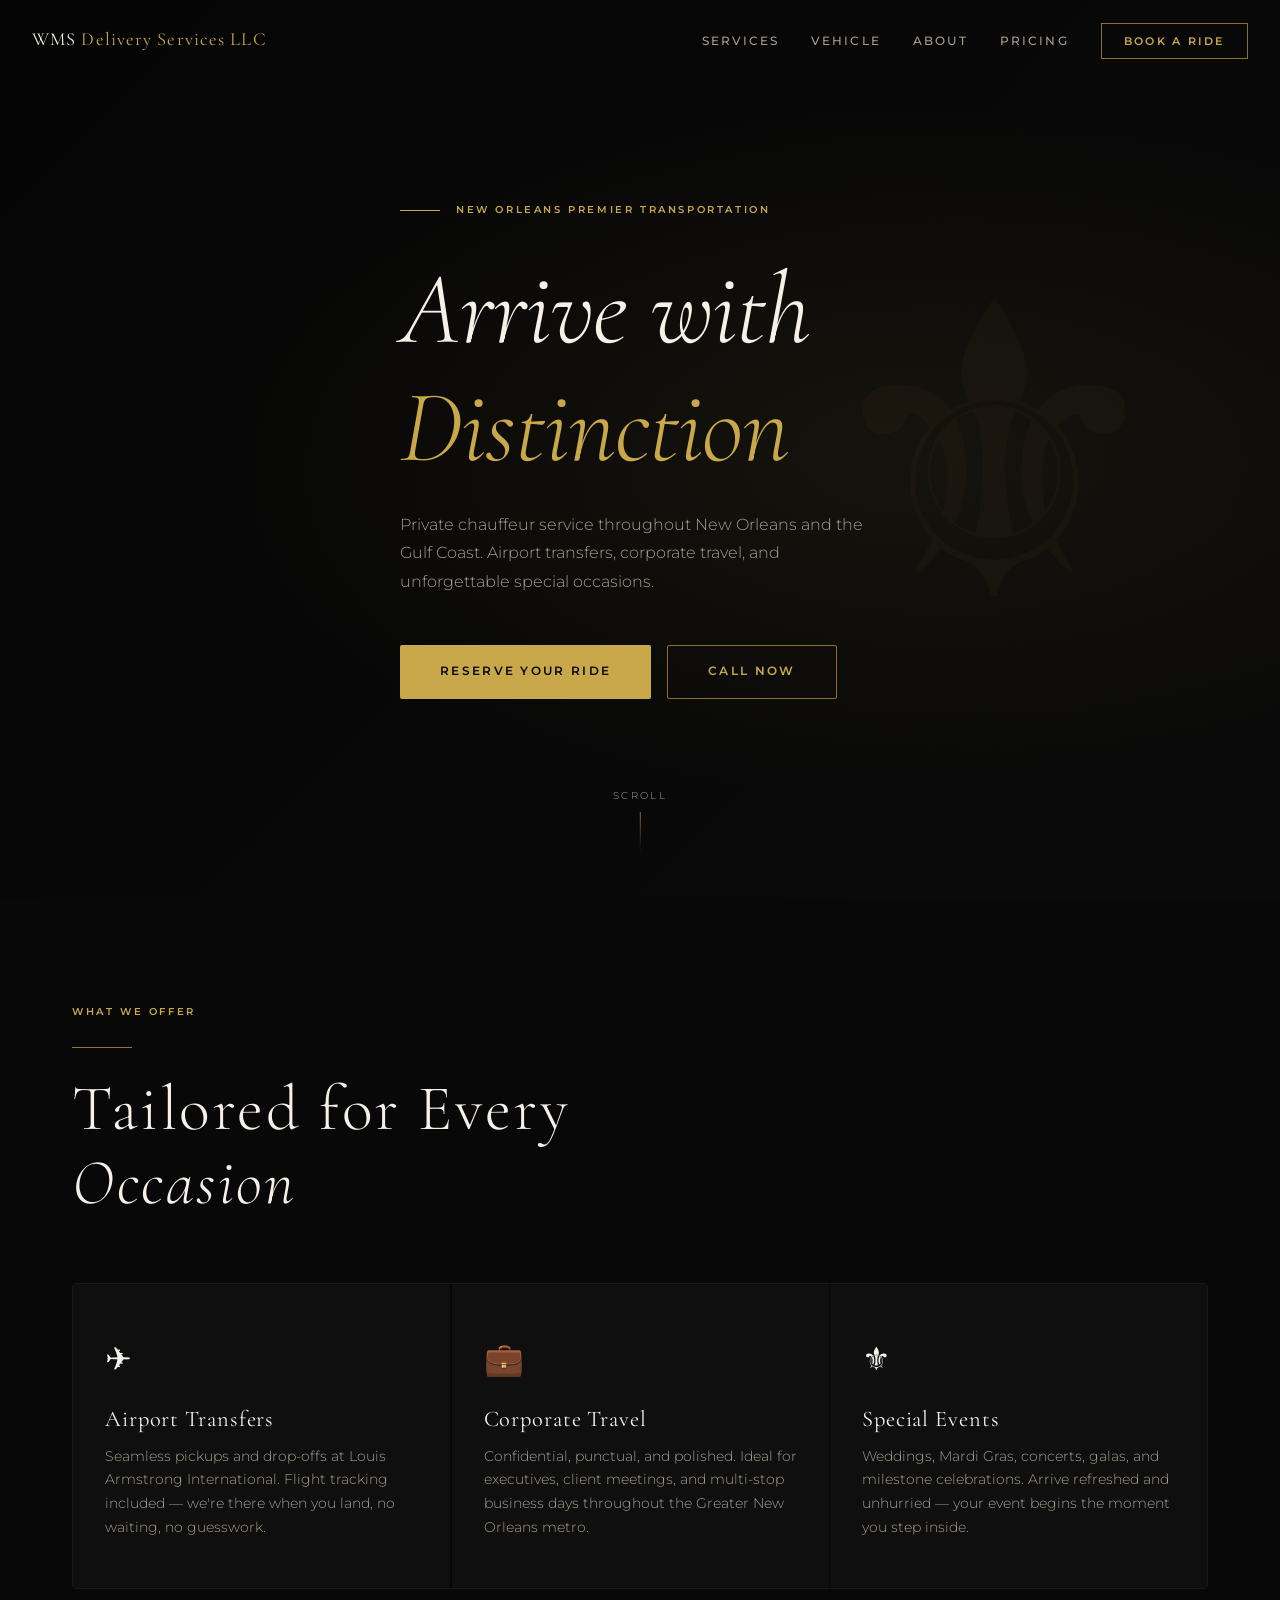
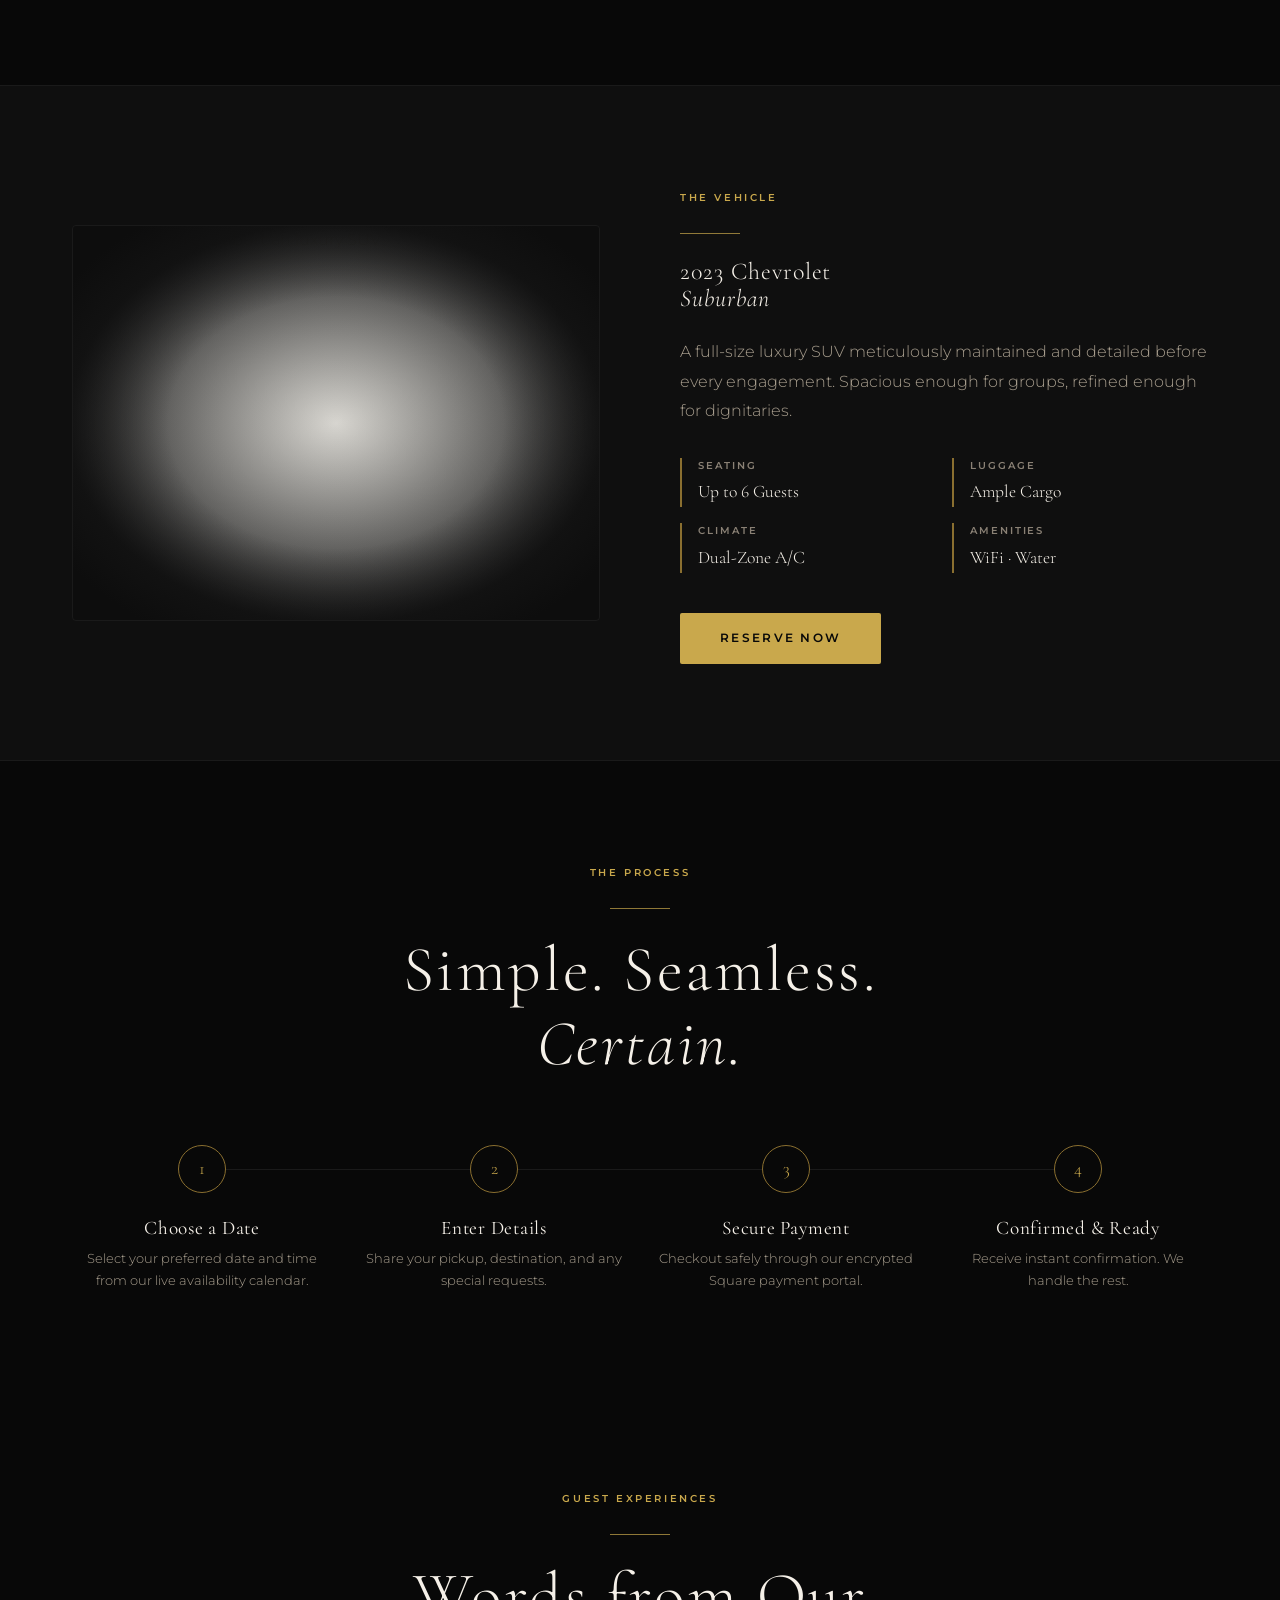
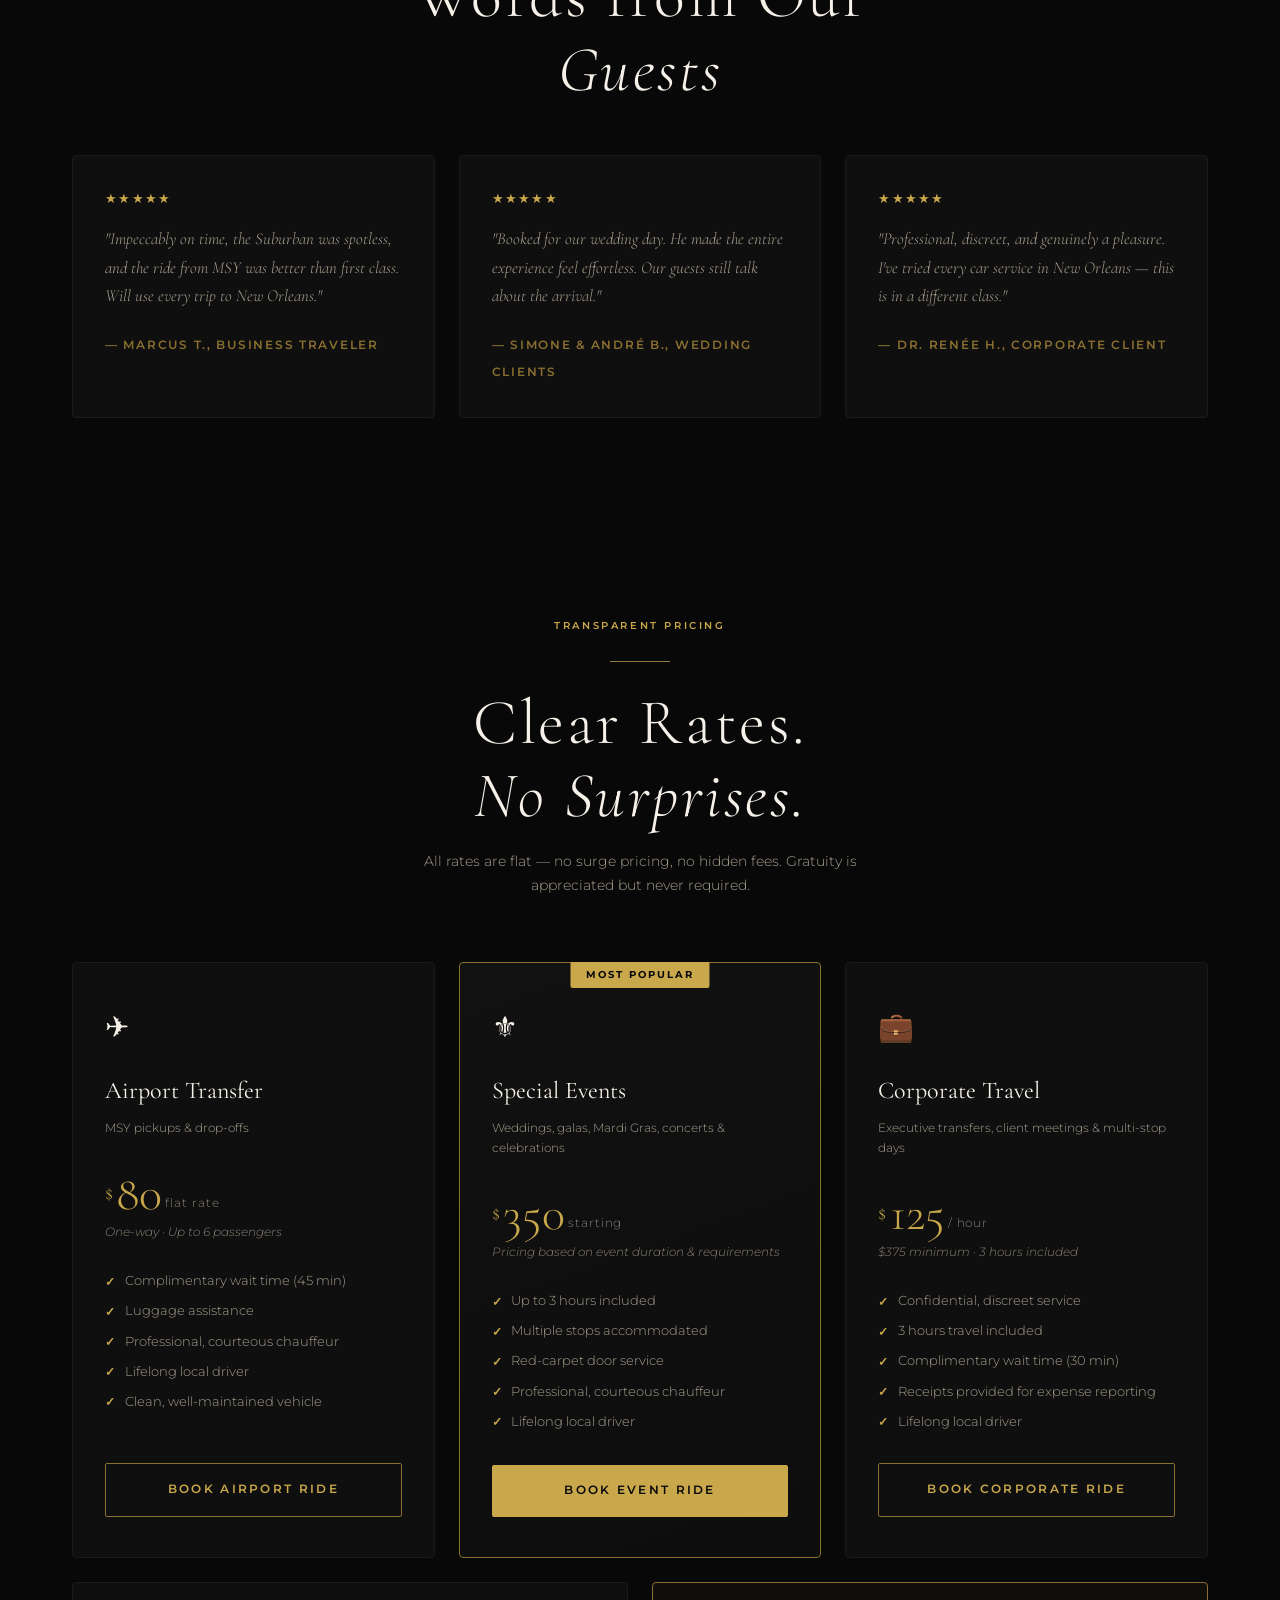
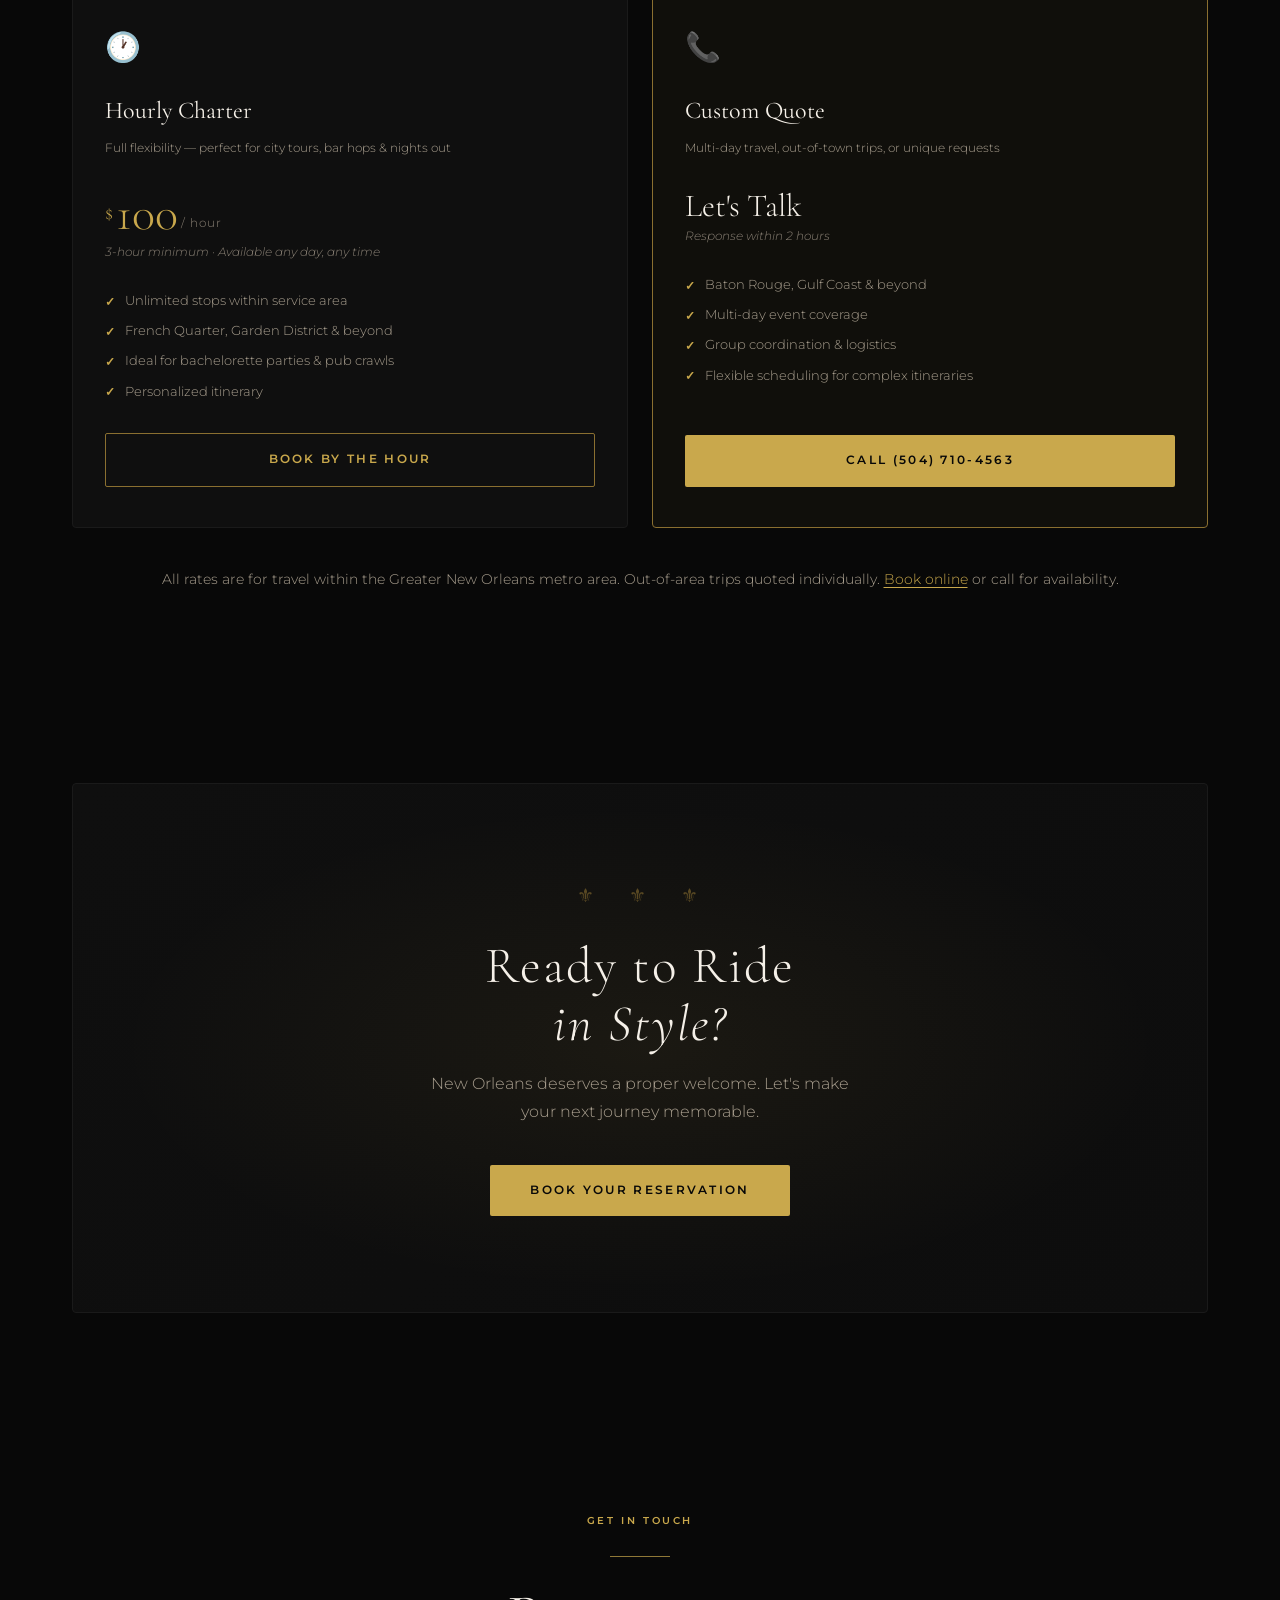
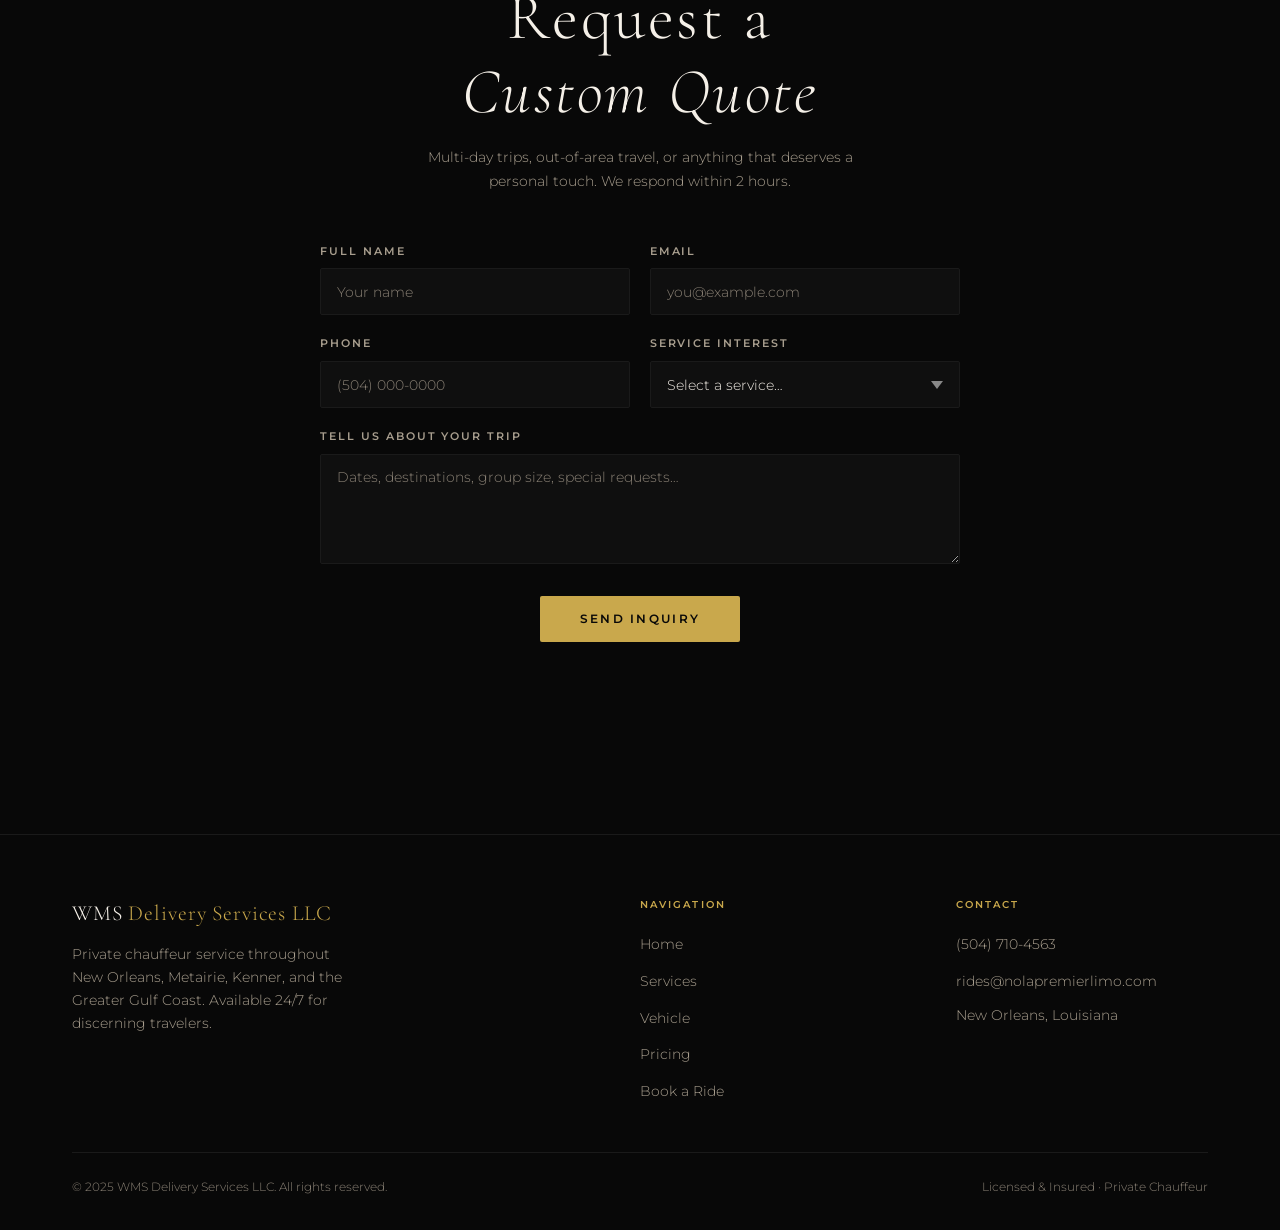
==== commit c7b0cef6: "Price Updated" ====
--- a/index.html
+++ b/index.html
@@ -785,7 +785,7 @@
           <div class="pricing-tagline">MSY pickups & drop-offs</div>
           <div class="pricing-amount">
             <span class="pricing-currency">$</span>
-            <span class="pricing-number">90</span>
+            <span class="pricing-number">80</span>
             <span class="pricing-unit">flat rate</span>
           </div>
           <div class="pricing-note">One-way · Up to 6 passengers</div>
@@ -825,13 +825,13 @@
           <div class="pricing-tagline">Executive transfers, client meetings & multi-stop days</div>
           <div class="pricing-amount">
             <span class="pricing-currency">$</span>
-            <span class="pricing-number">960</span>
-            <span class="pricing-unit">flat rate</span>
+            <span class="pricing-number">125</span>
+            <span class="pricing-unit">/ hour</span>
           </div>
-          <div class="pricing-note">Point-to-point · Greater New Orleans metro</div>
+          <div class="pricing-note">$375 minimum · 3 hours included</div>
           <ul class="pricing-includes" role="list">
             <li>Confidential, discreet service</li>
-            <li>8 hours travel included</li>
+            <li>3 hours travel included</li>
             <li>Complimentary wait time (30 min)</li>
             <li>Receipts provided for expense reporting</li>
             <li>Lifelong local driver</li>
@@ -850,7 +850,7 @@
           <div class="pricing-tagline">Full flexibility — perfect for city tours, bar hops & nights out</div>
           <div class="pricing-amount">
             <span class="pricing-currency">$</span>
-            <span class="pricing-number">120</span>
+            <span class="pricing-number">100</span>
             <span class="pricing-unit">/ hour</span>
           </div>
           <div class="pricing-note">3-hour minimum · Available any day, any time</div>
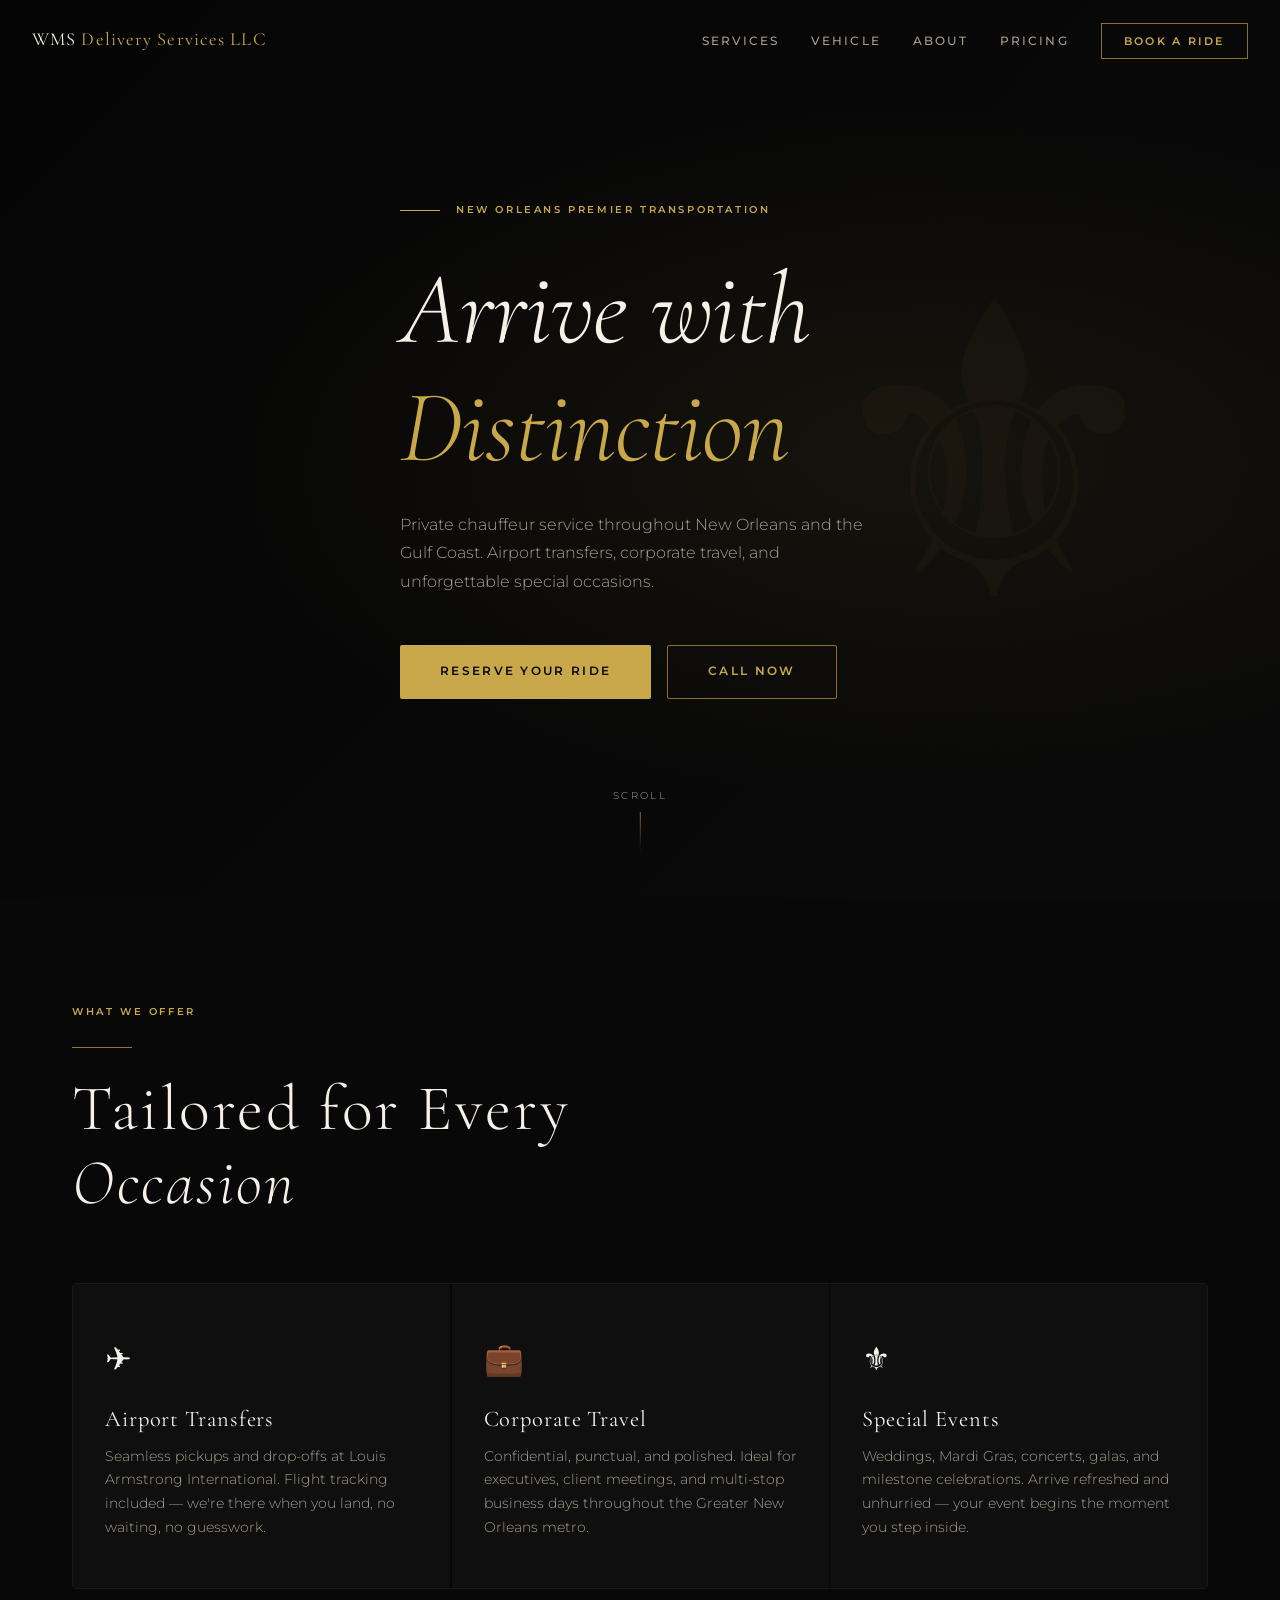
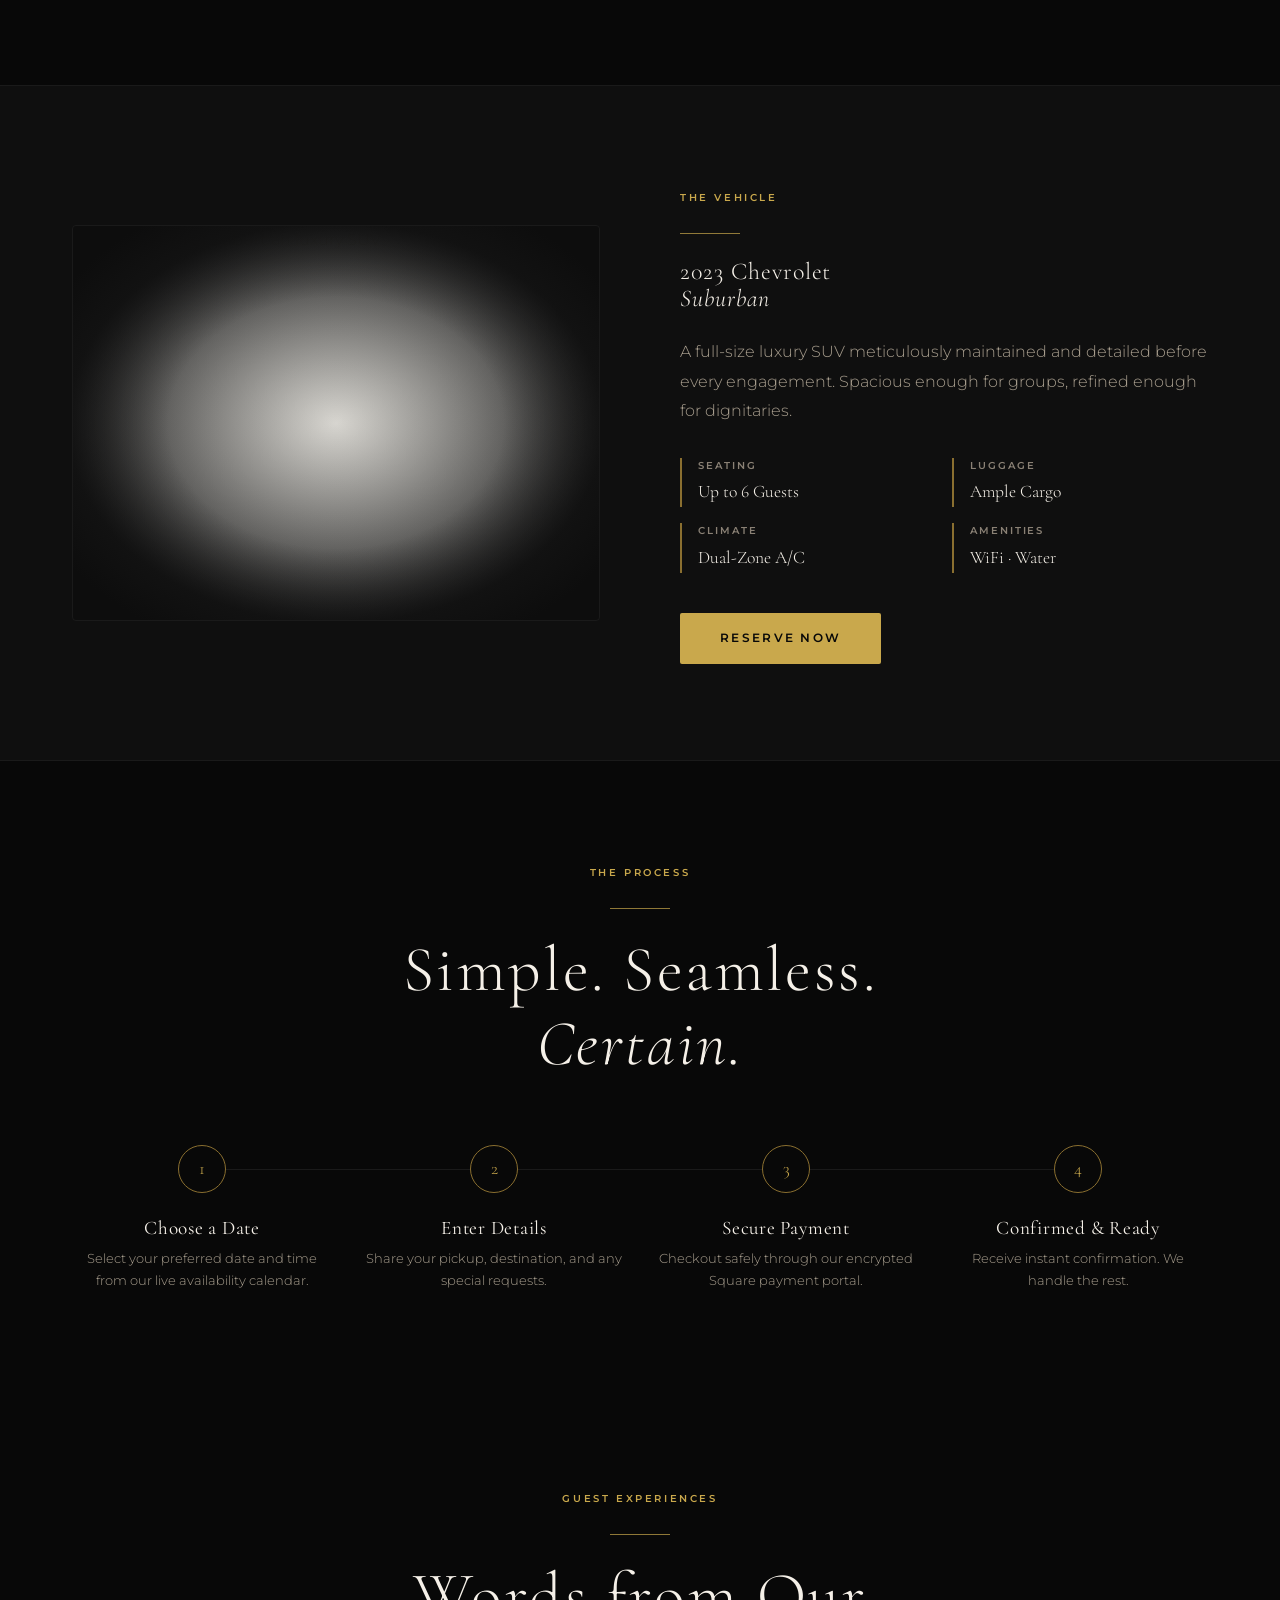
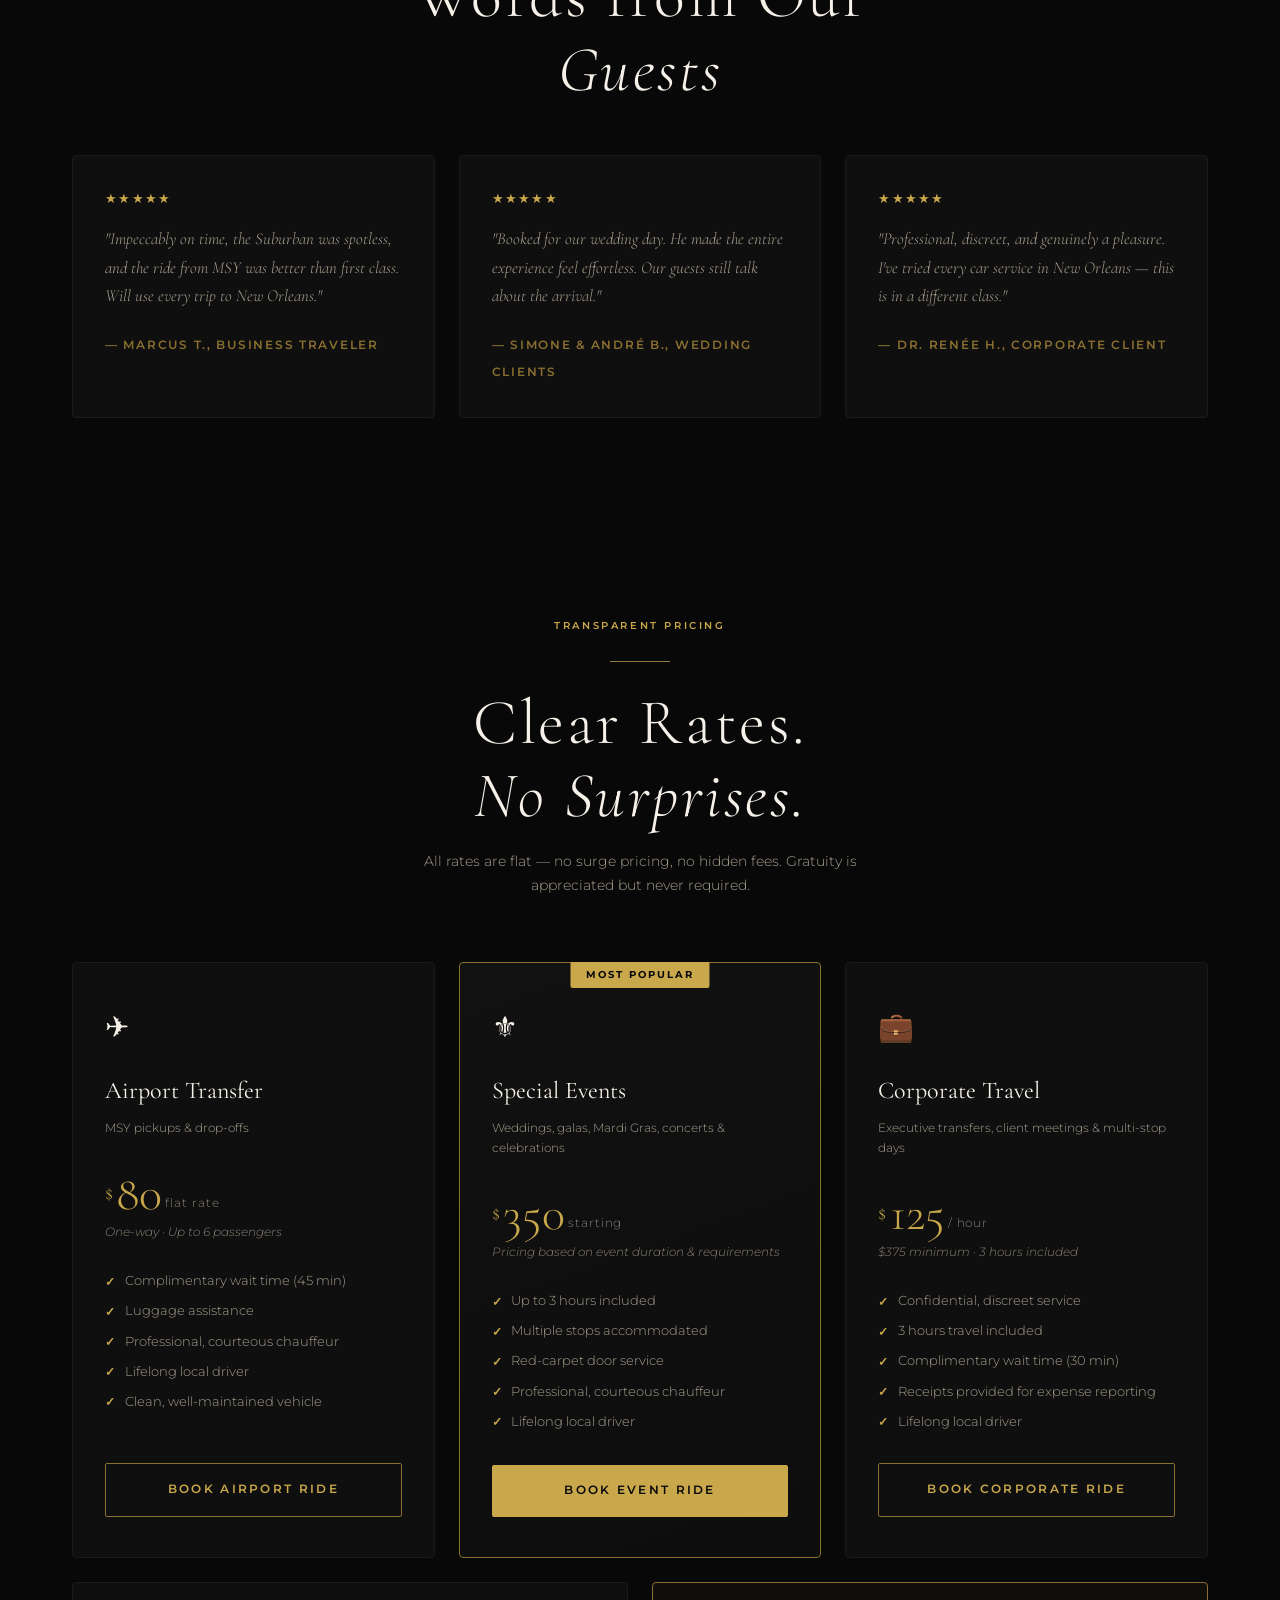
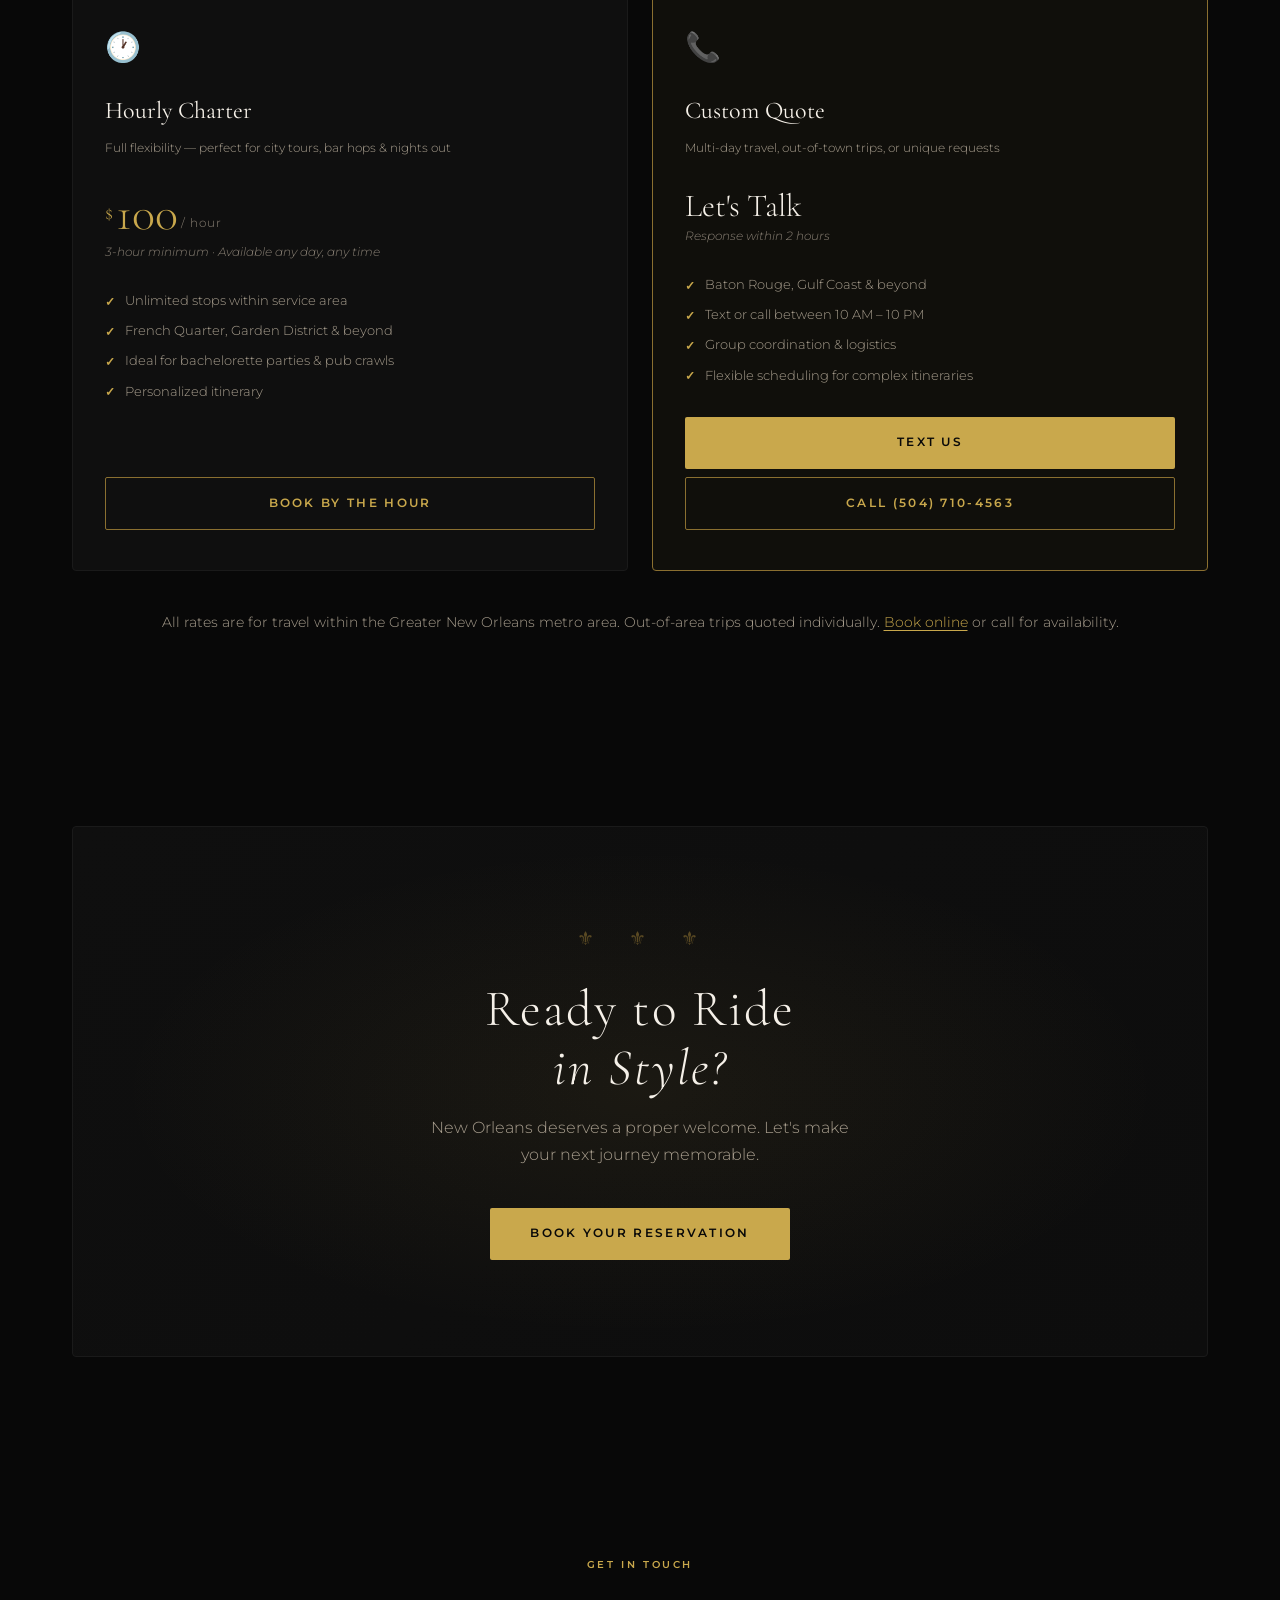
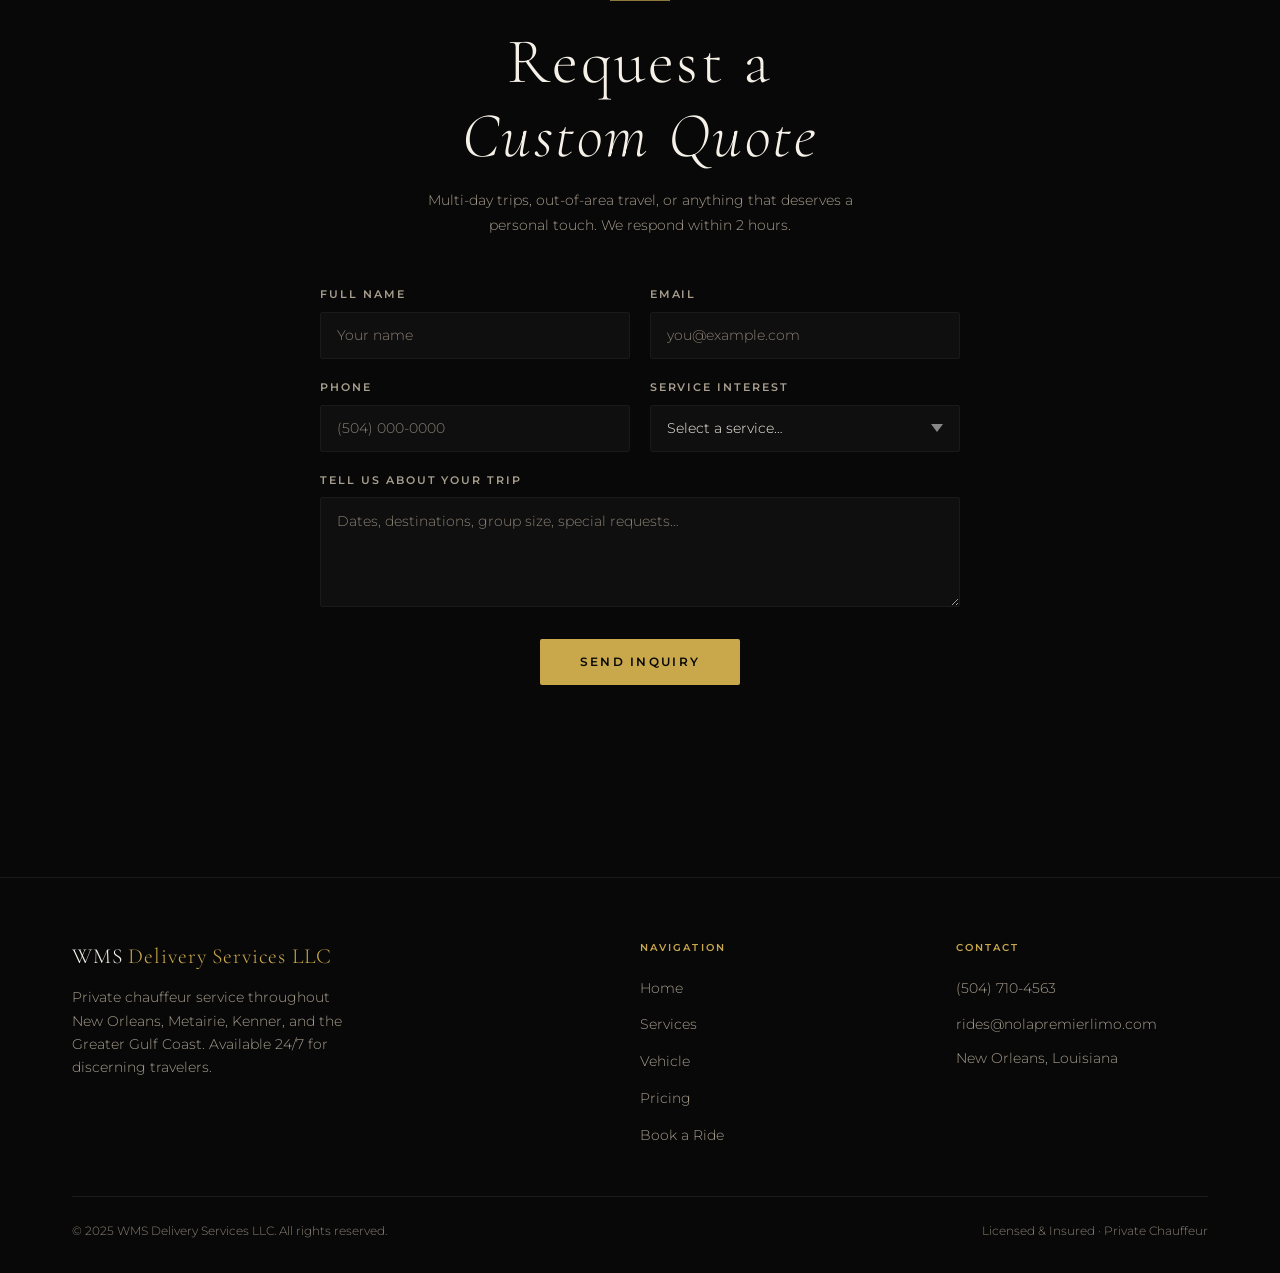
==== commit b3f47dd7: "Update index.html" ====
--- a/index.html
+++ b/index.html
@@ -873,11 +873,14 @@
           <div class="pricing-note">Response within 2 hours</div>
           <ul class="pricing-includes" role="list">
             <li>Baton Rouge, Gulf Coast & beyond</li>
-            <li>Multi-day event coverage</li>
+            <li>Text or call between 10 AM – 10 PM</li>
             <li>Group coordination & logistics</li>
             <li>Flexible scheduling for complex itineraries</li>
           </ul>
-          <a href="tel:+15047104563" class="btn btn-primary" style="text-align:center;justify-content:center">Call (504) 710-4563</a>
+          <div style="display:flex;flex-direction:column;gap:0.5rem">
+            <a href="sms:+15047104563" class="btn btn-primary" style="text-align:center;justify-content:center">Text Us</a>
+            <a href="tel:+15047104563" class="btn btn-outline" style="text-align:center;justify-content:center">Call (504) 710-4563</a>
+          </div>
         </div>
 
       </div>
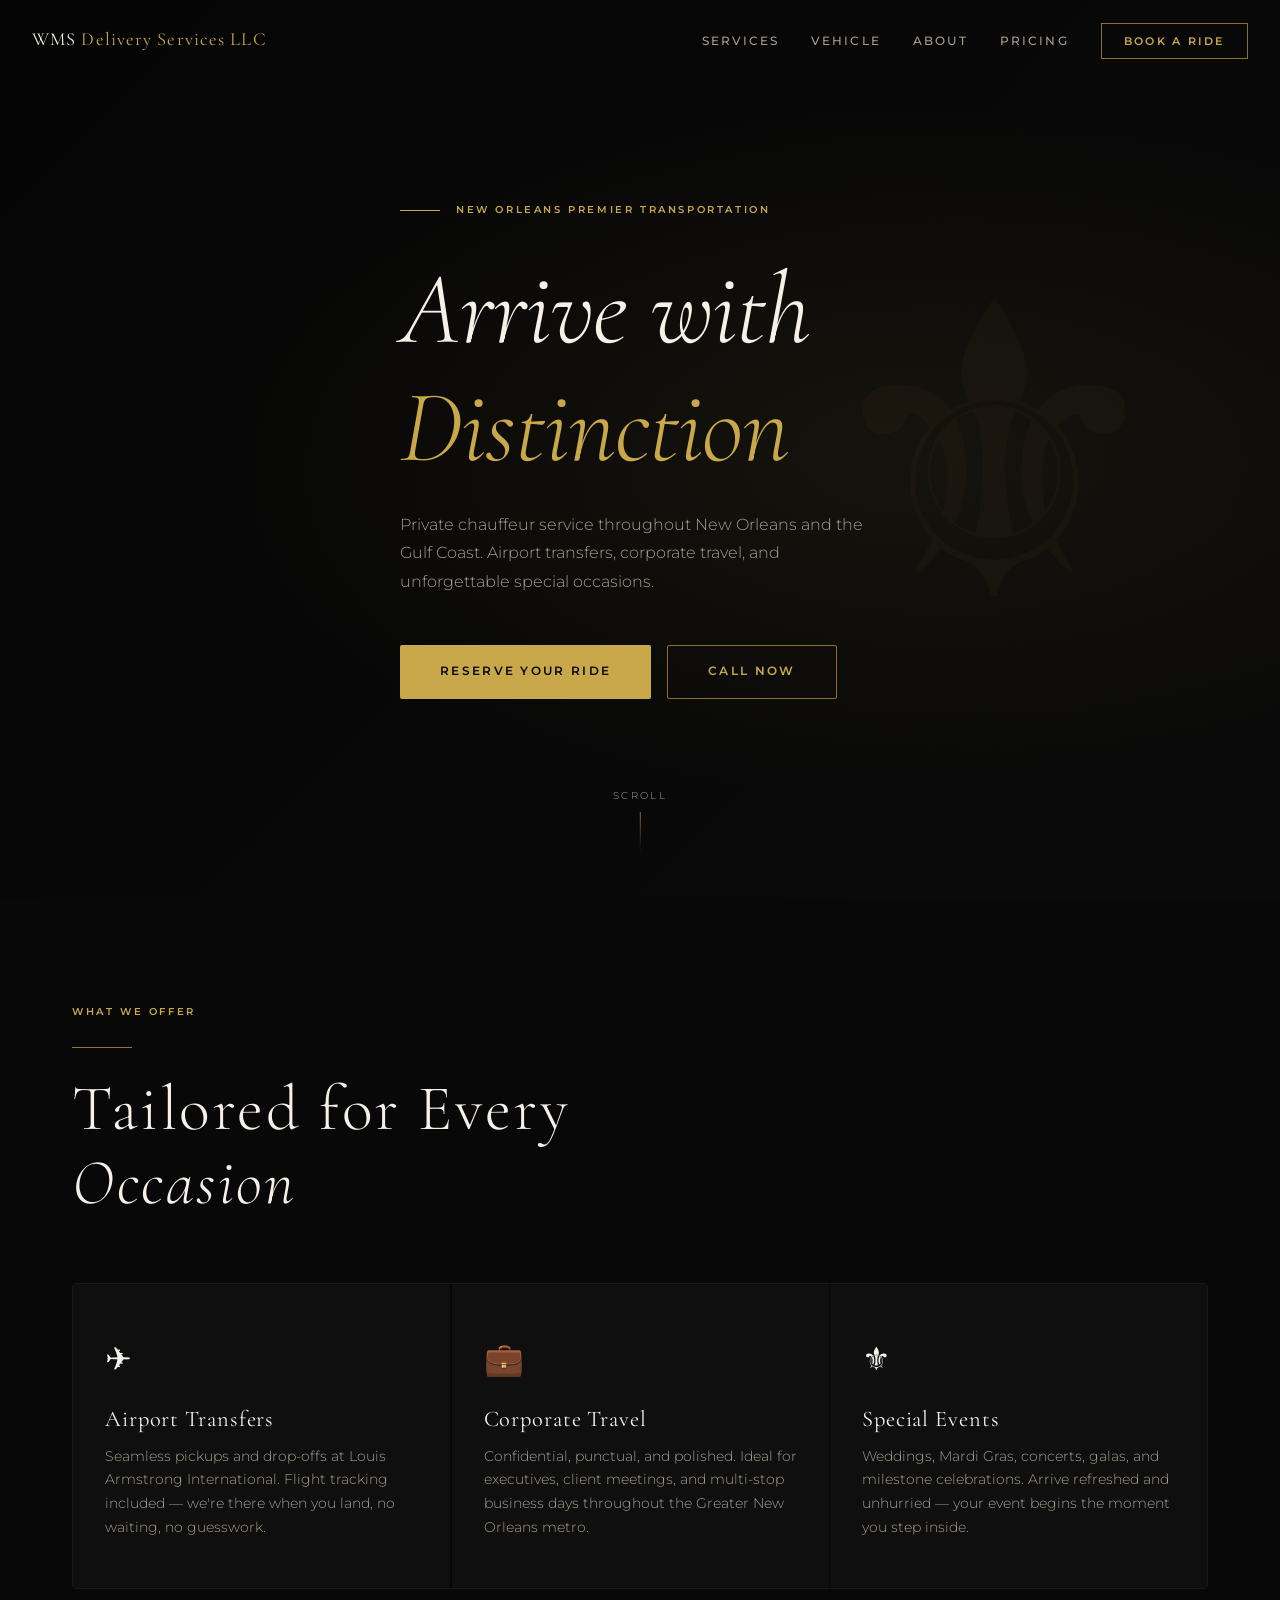
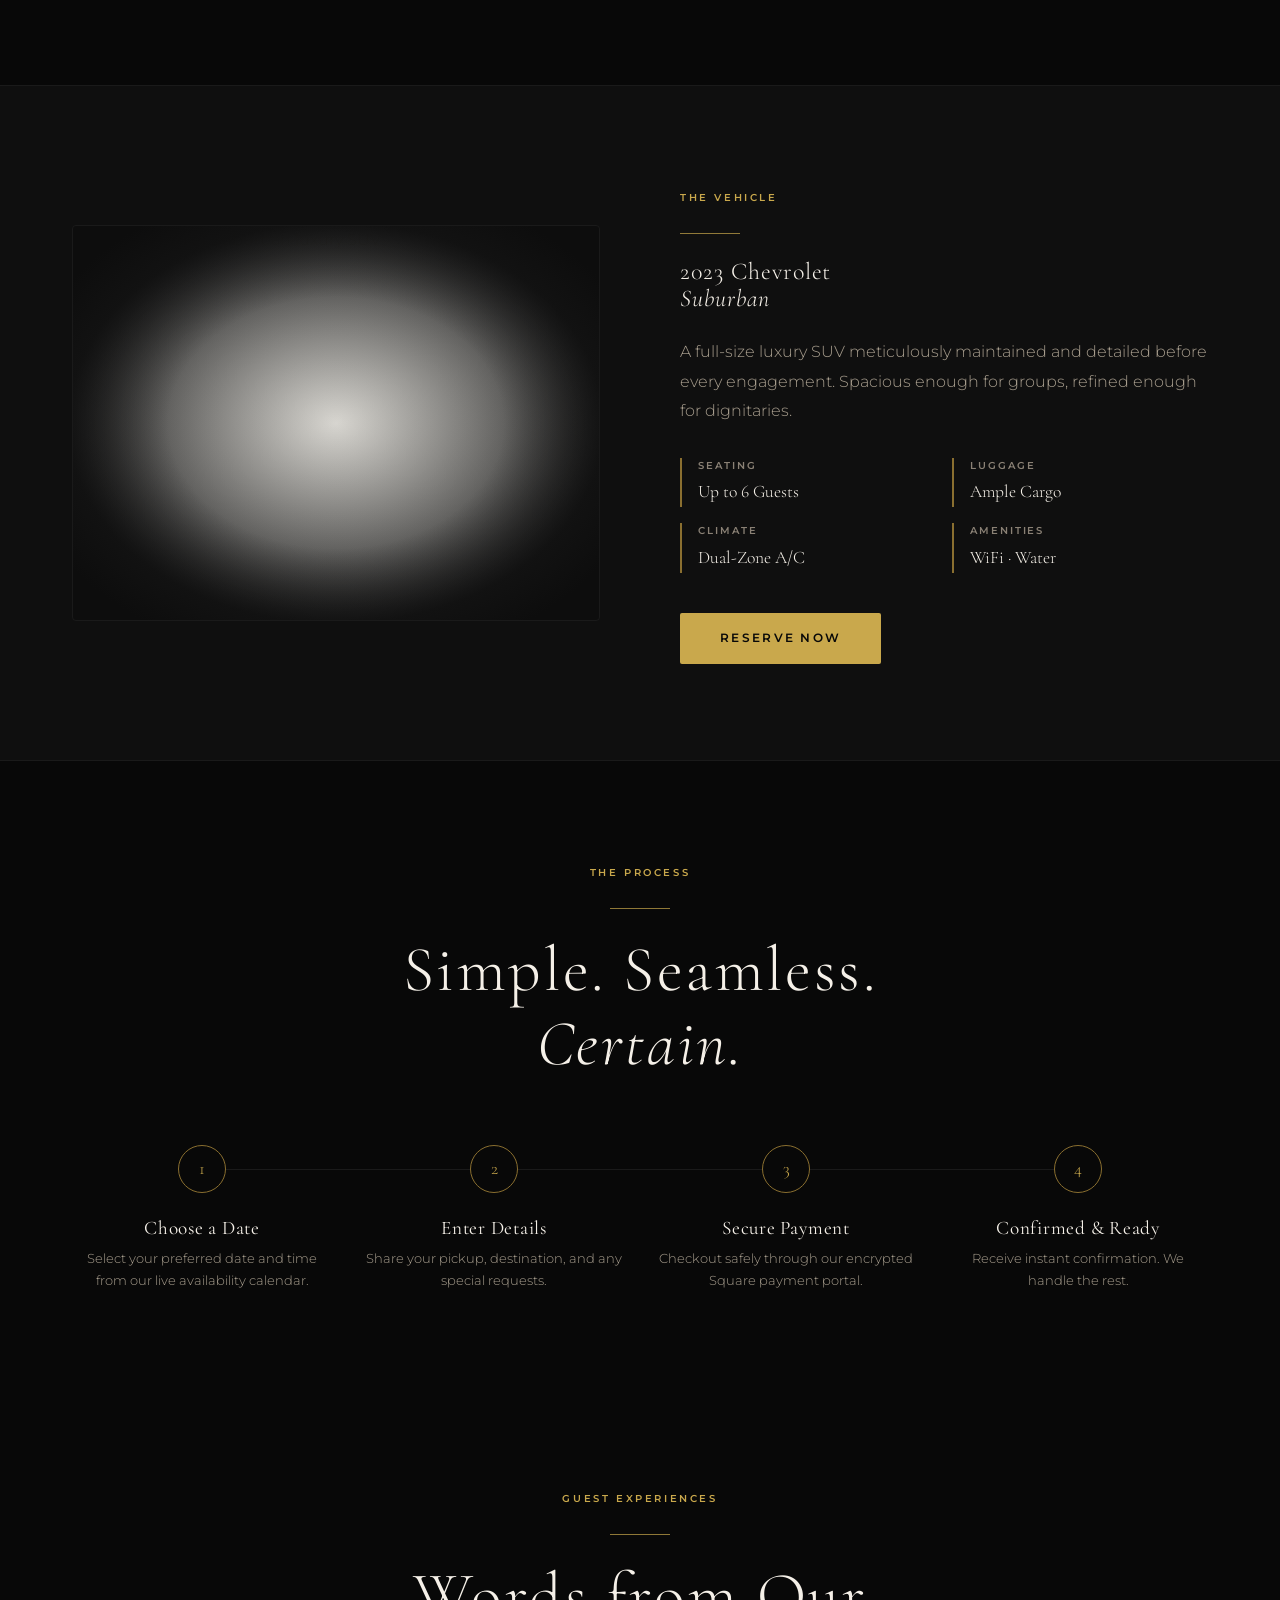
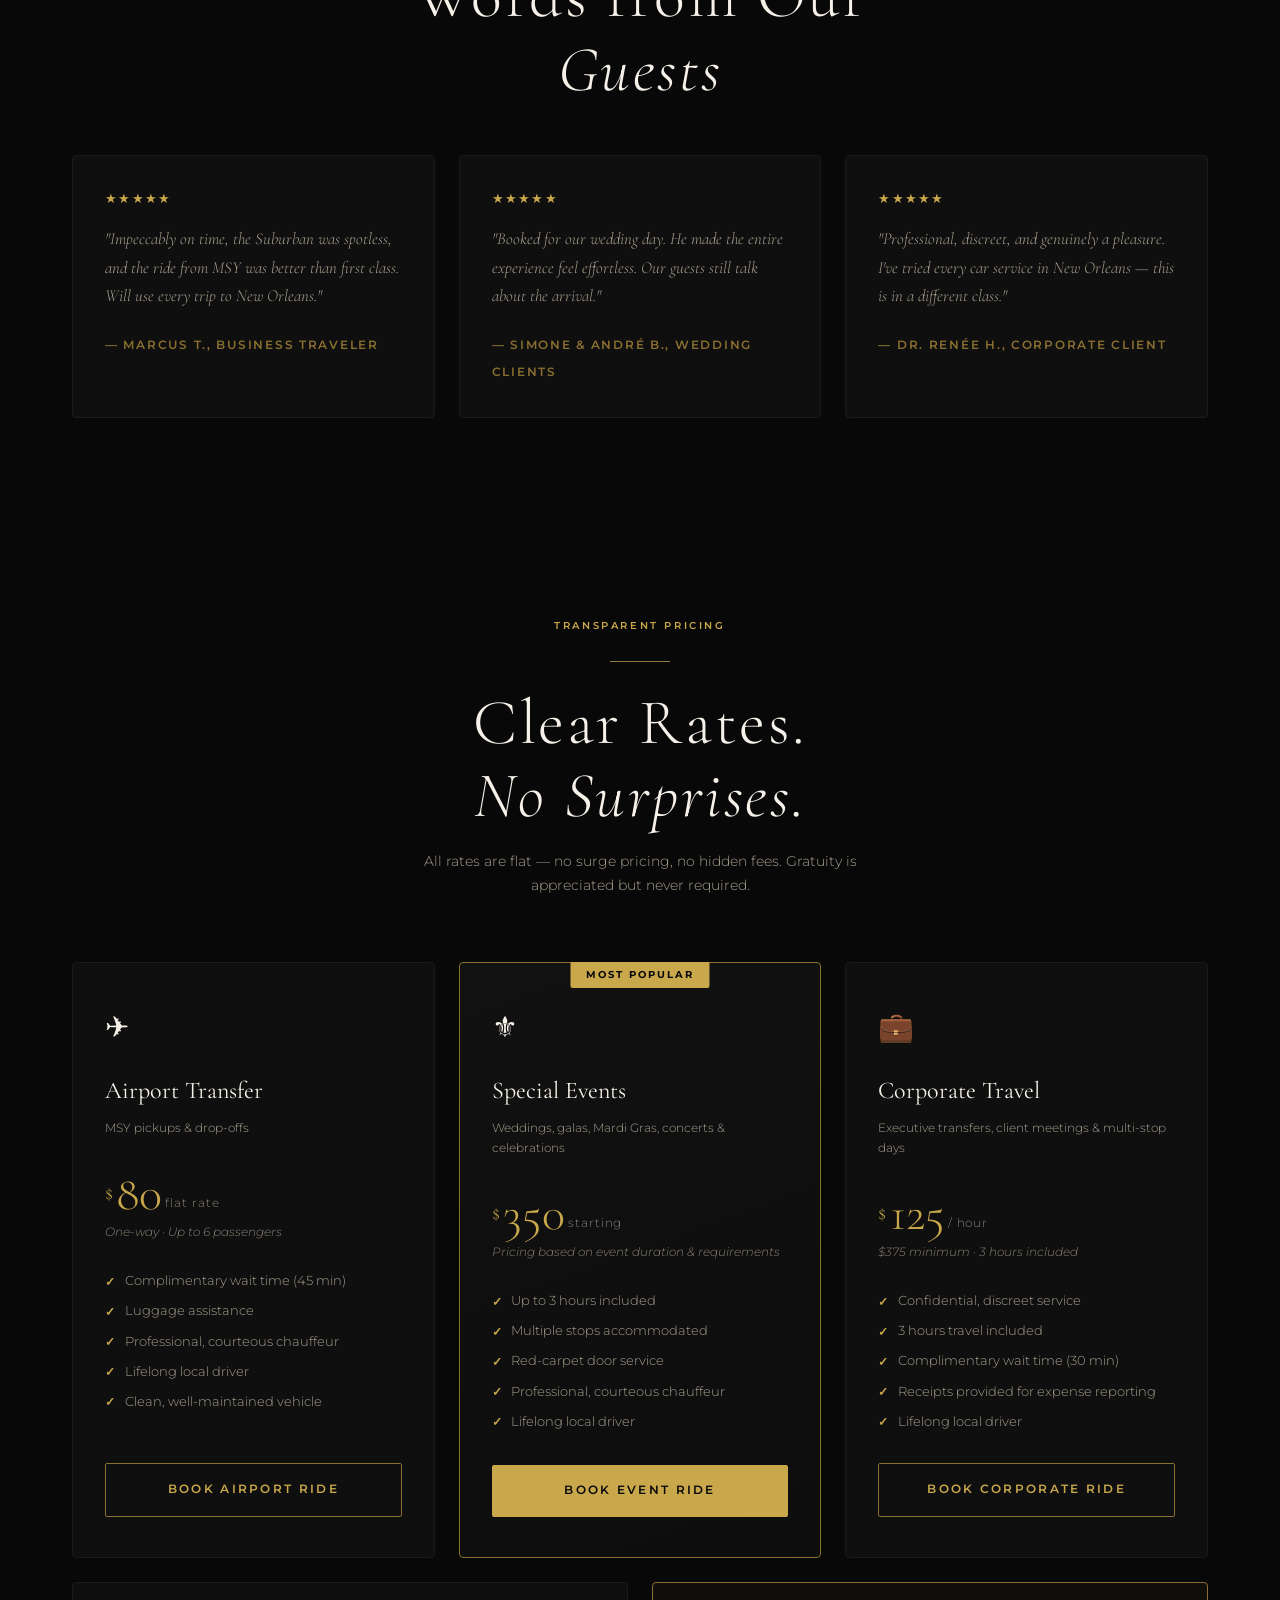
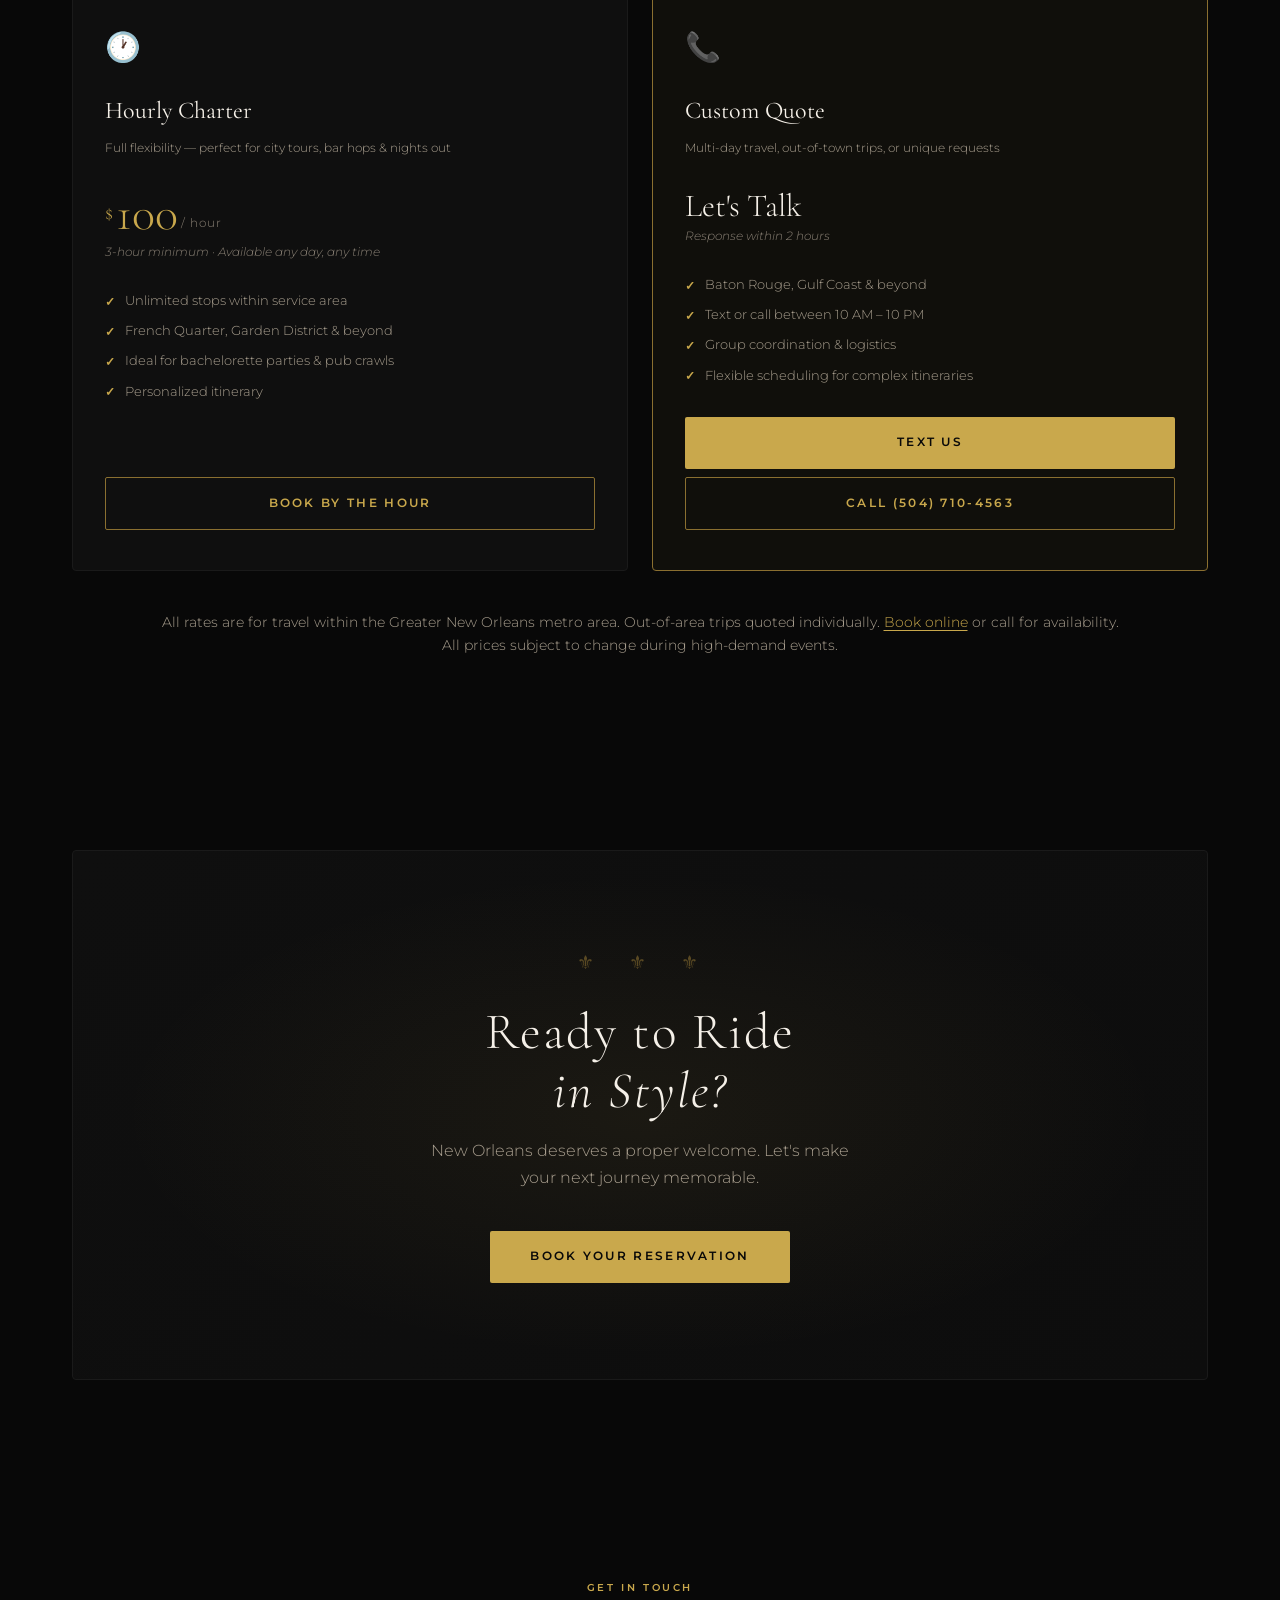
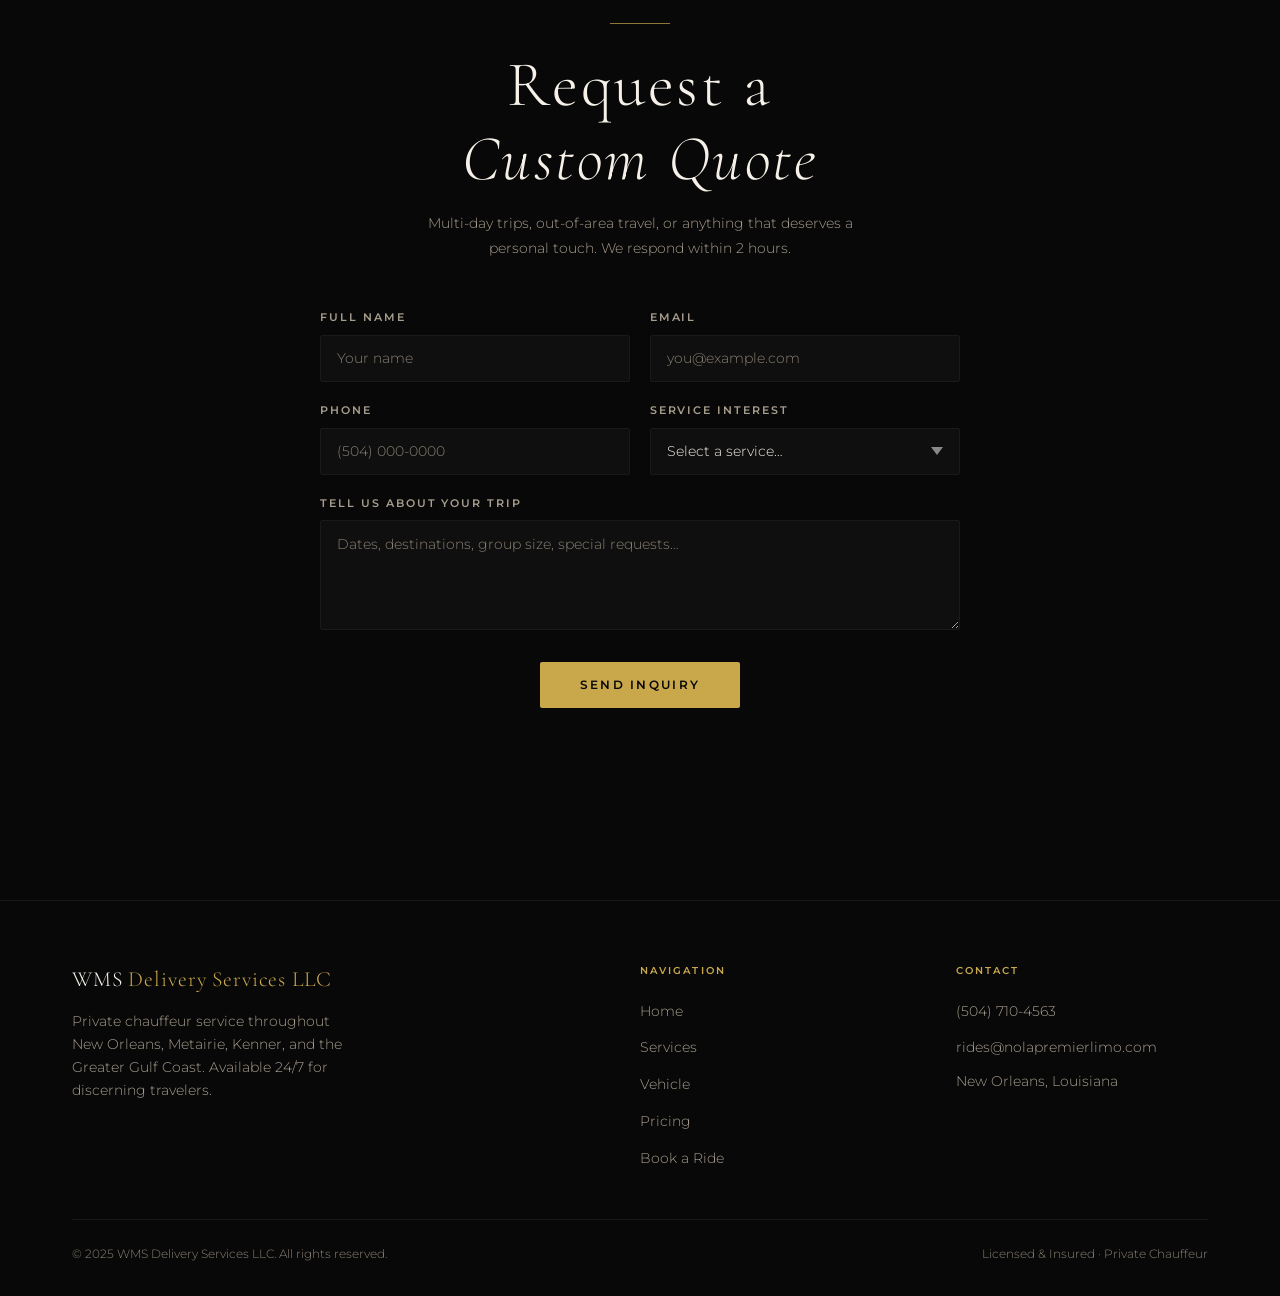
==== commit ab8dbc37: "Disclaimer Add" ====
--- a/index.html
+++ b/index.html
@@ -886,9 +886,11 @@
       </div>
 
       <p class="pricing-disclaimer fade-in">
-        All rates are for travel within the Greater New Orleans metro area. 
-        Out-of-area trips quoted individually. 
+        All rates are for travel within the Greater New Orleans metro area.
+        Out-of-area trips quoted individually.
         <a href="booking.html">Book online</a> or call for availability.
+        <br />
+        All prices subject to change during high-demand events.
       </p>
     </div>
   </section>
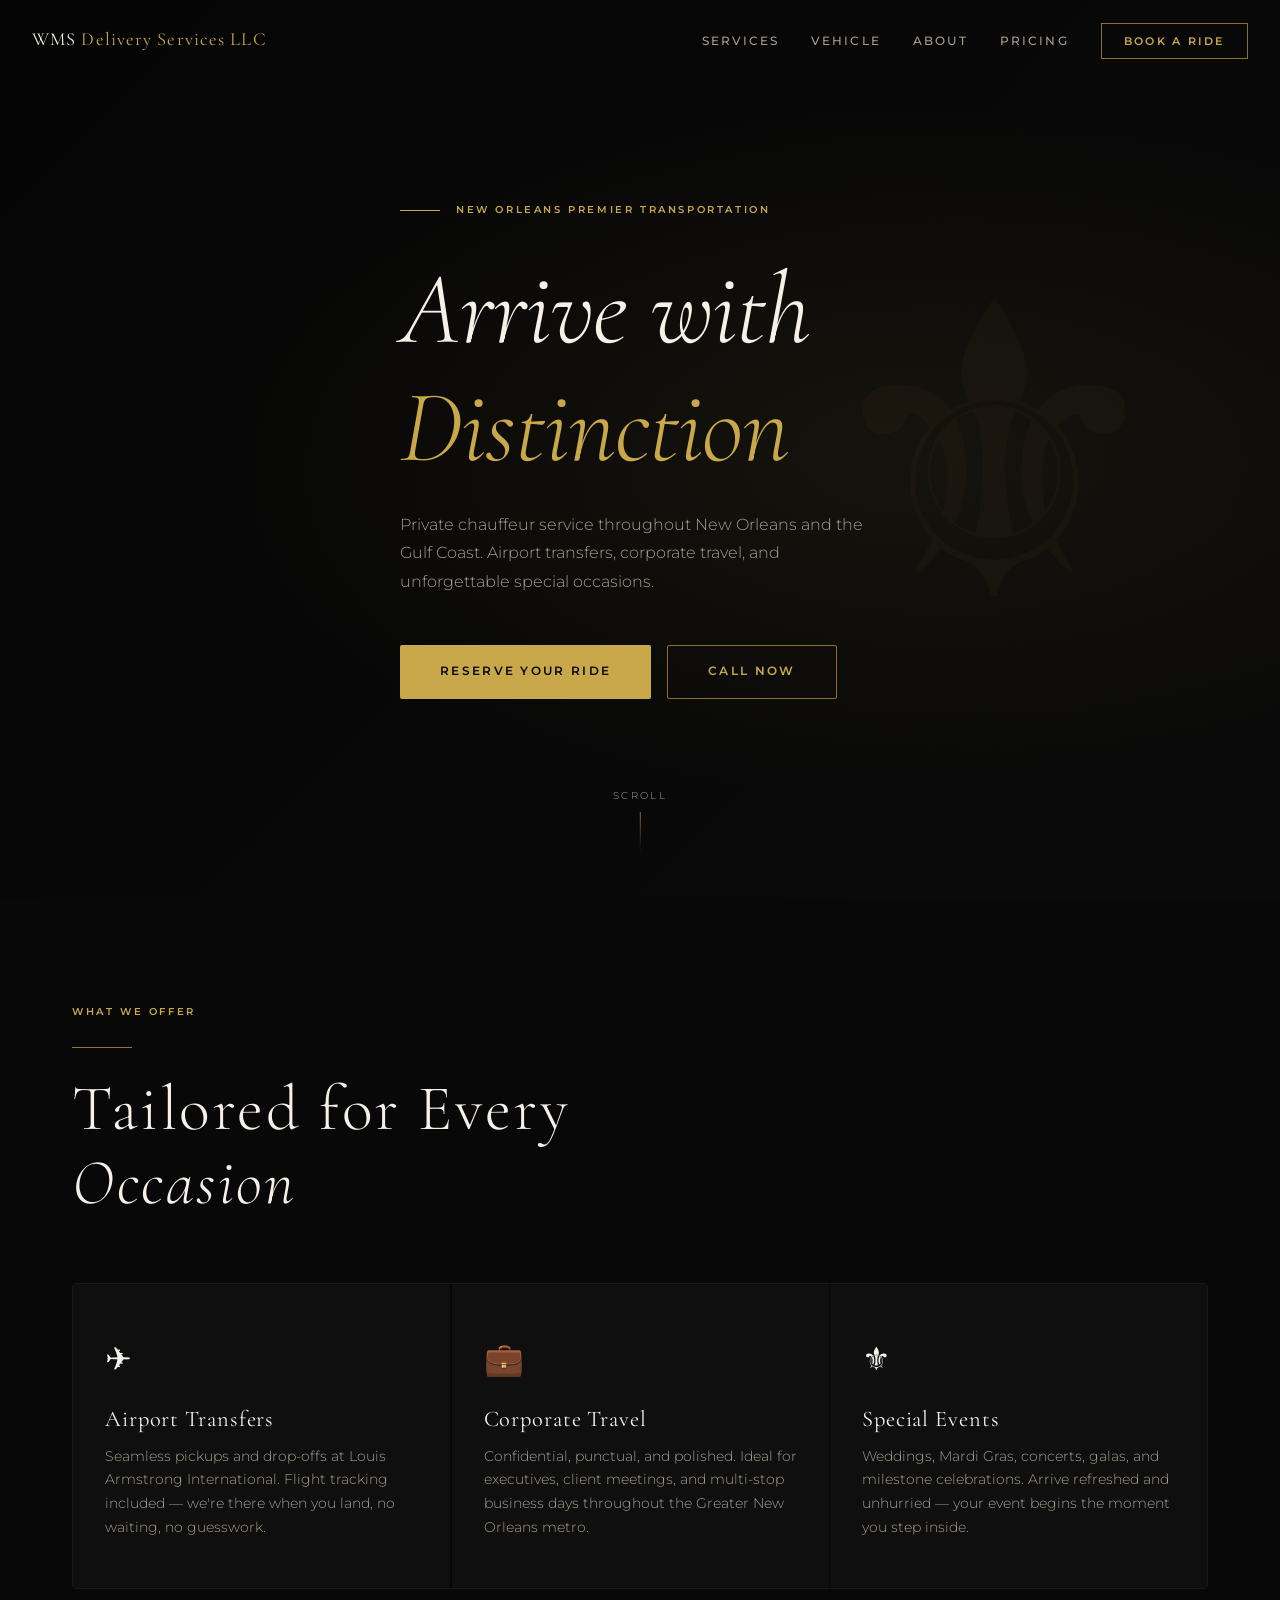
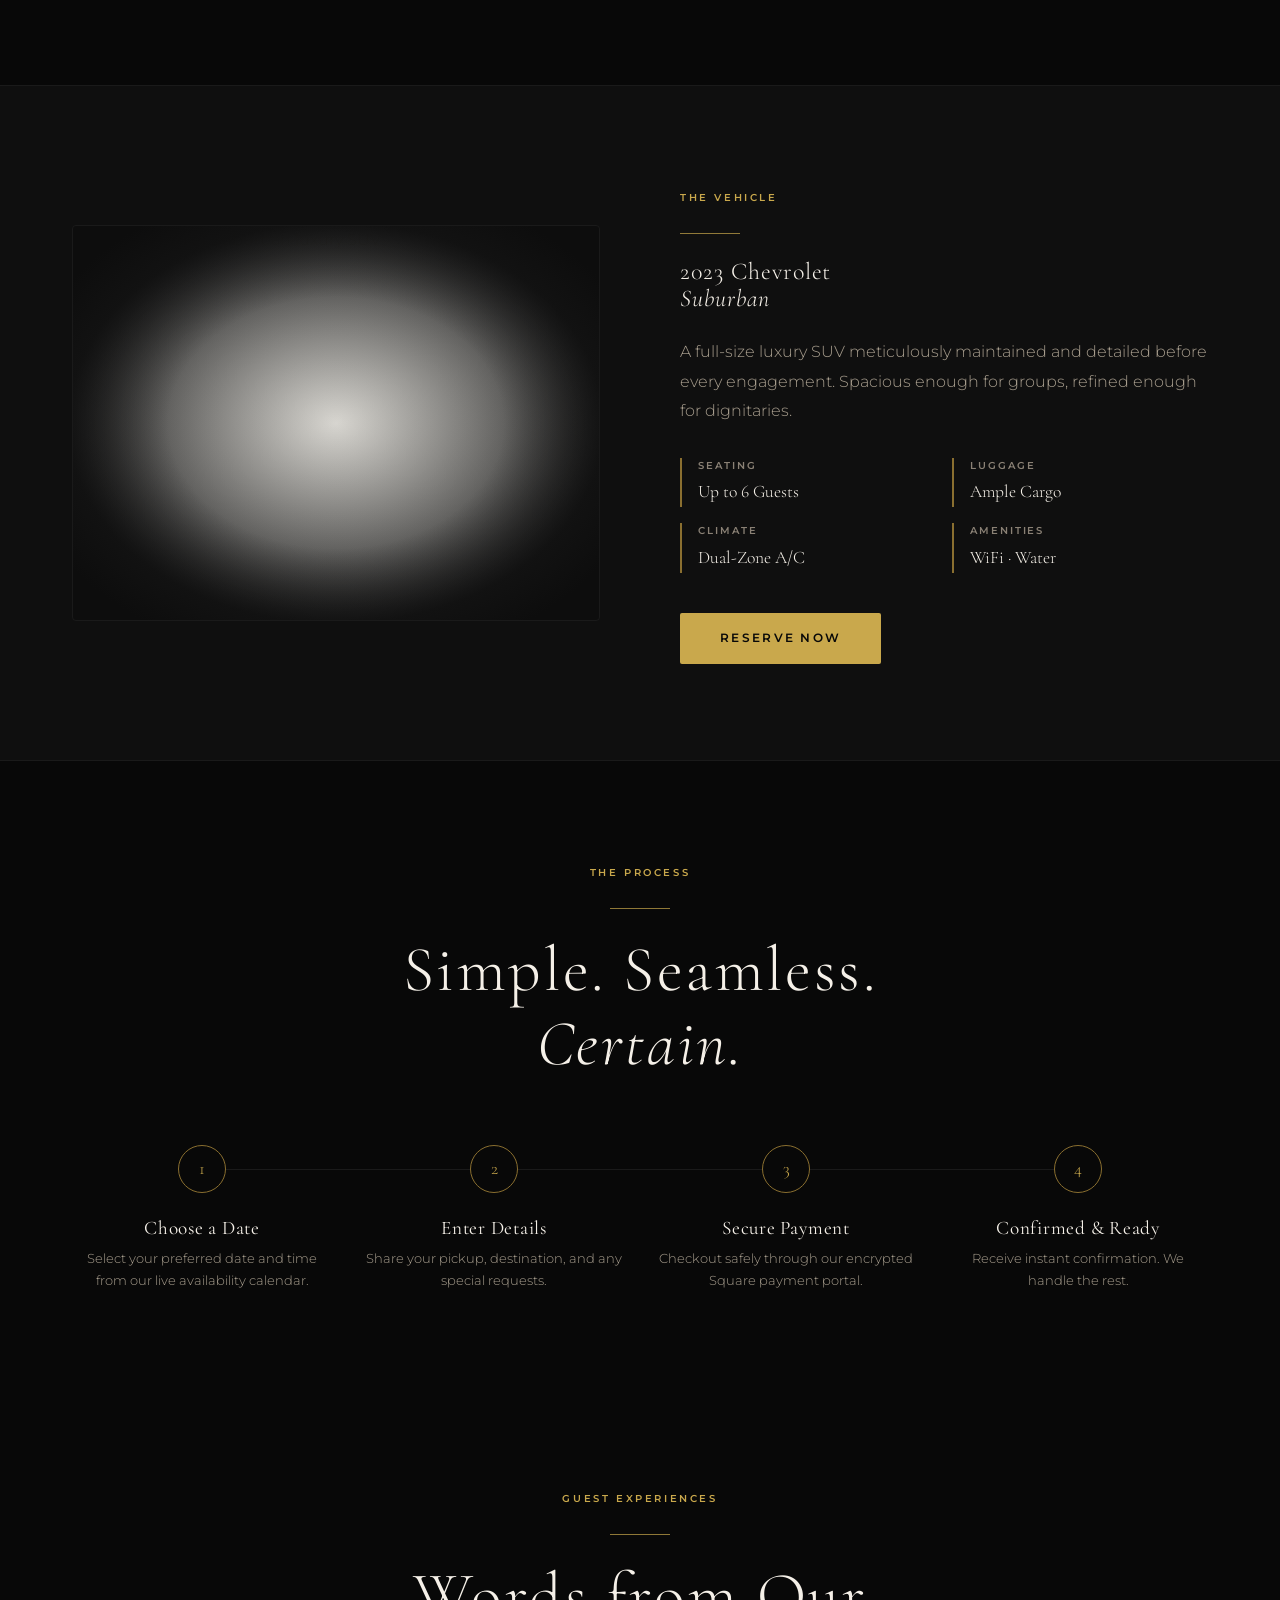
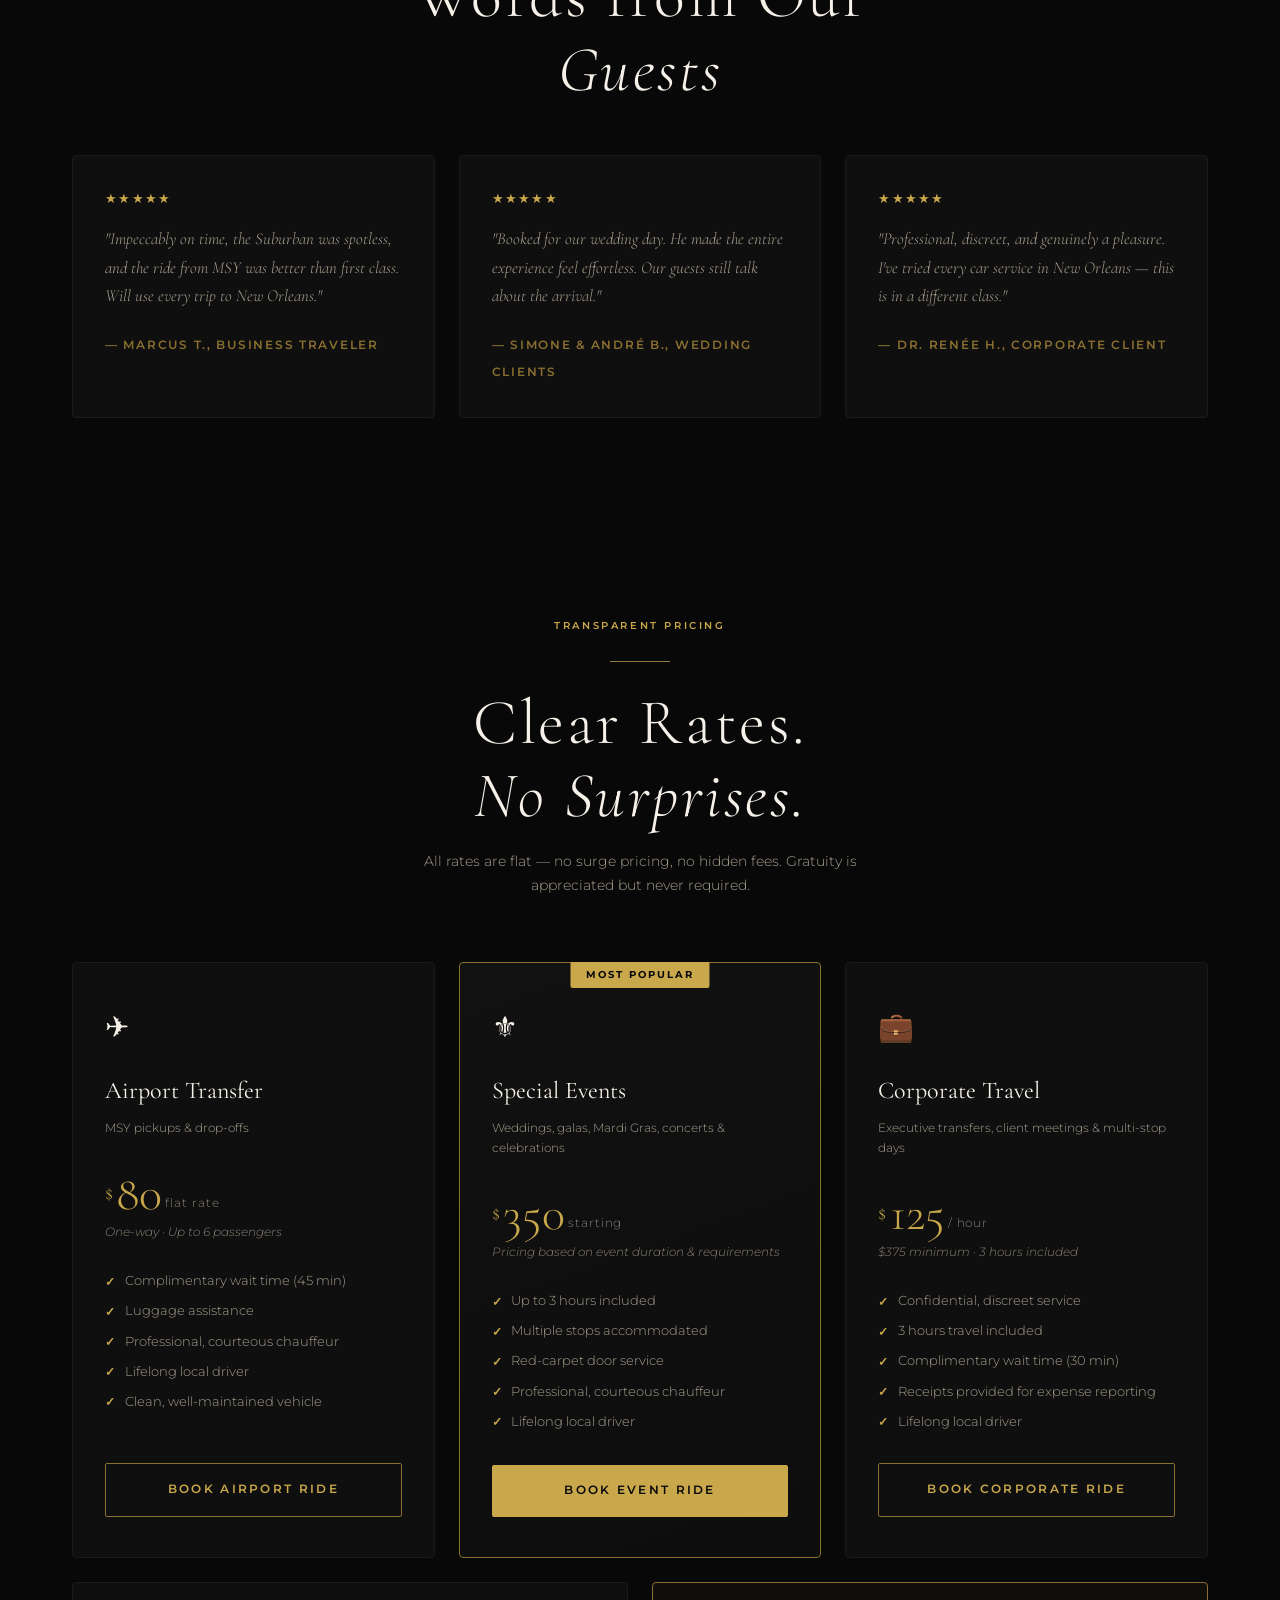
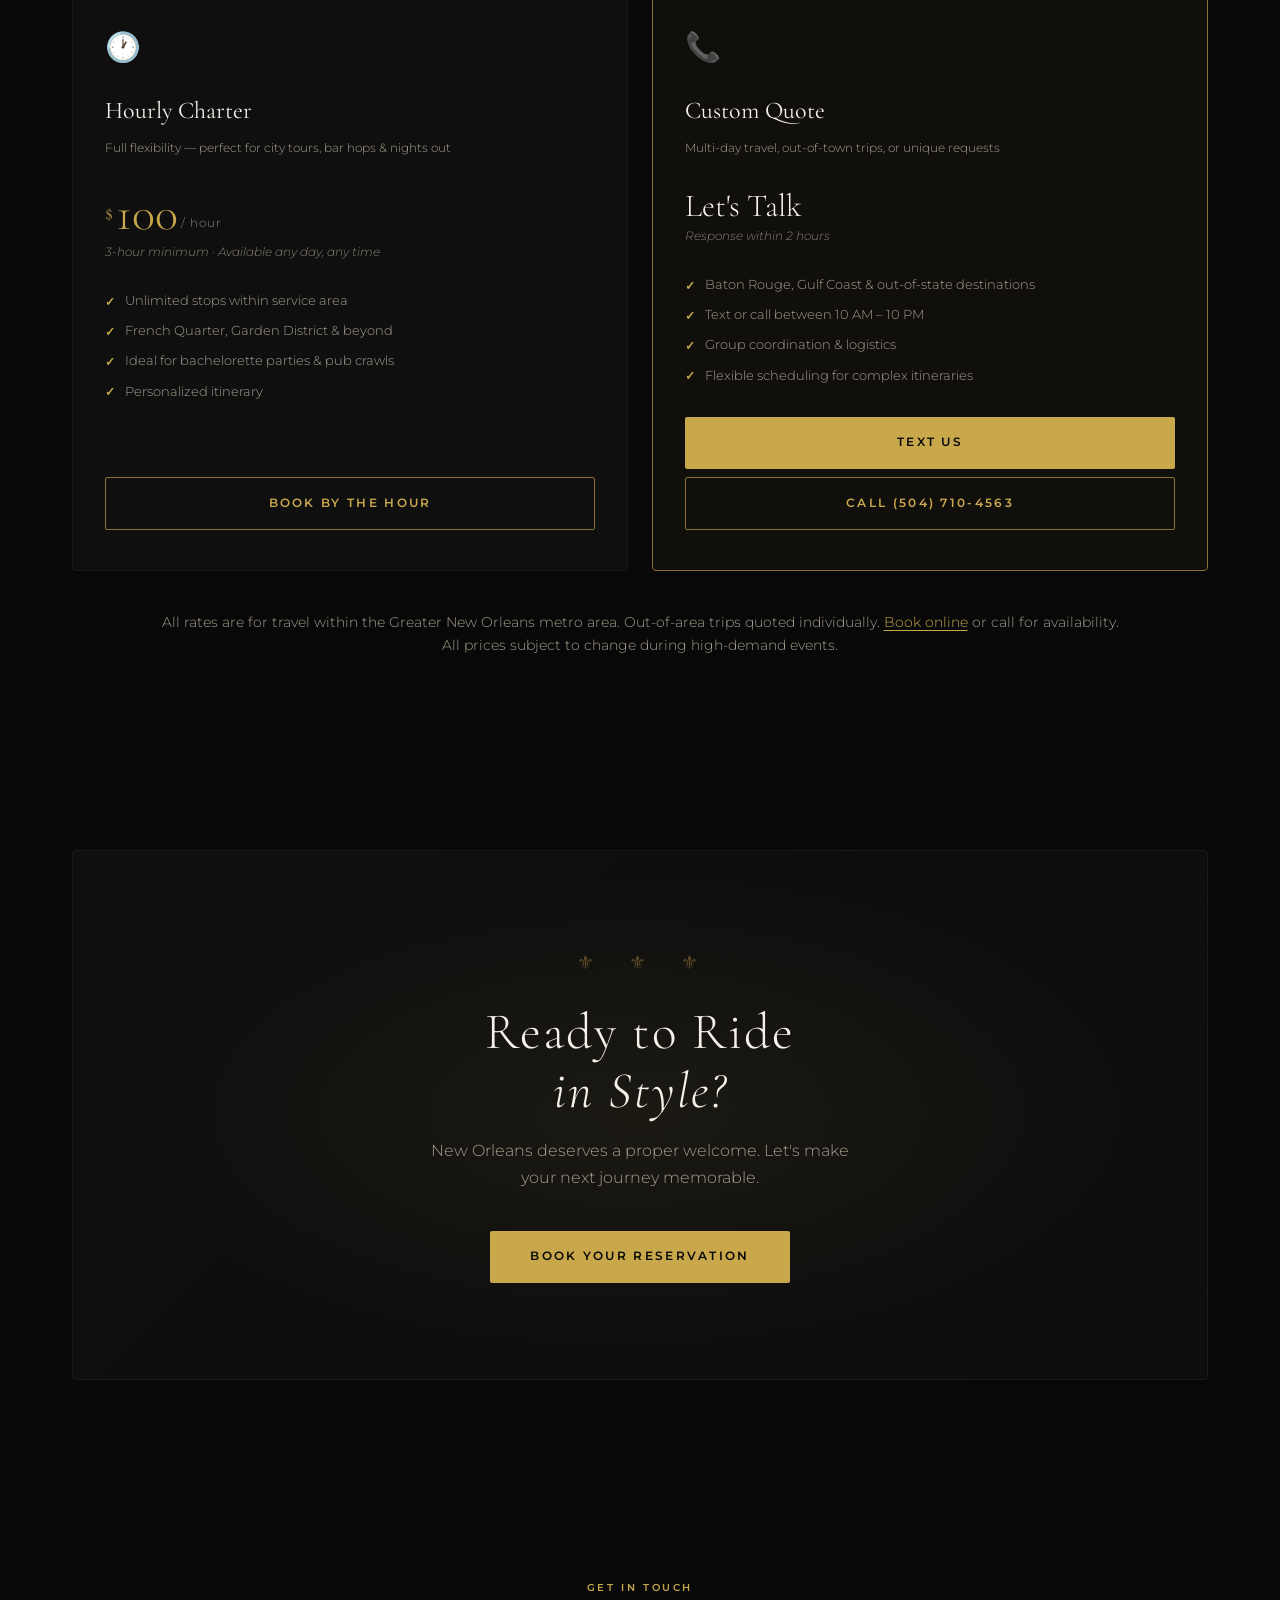
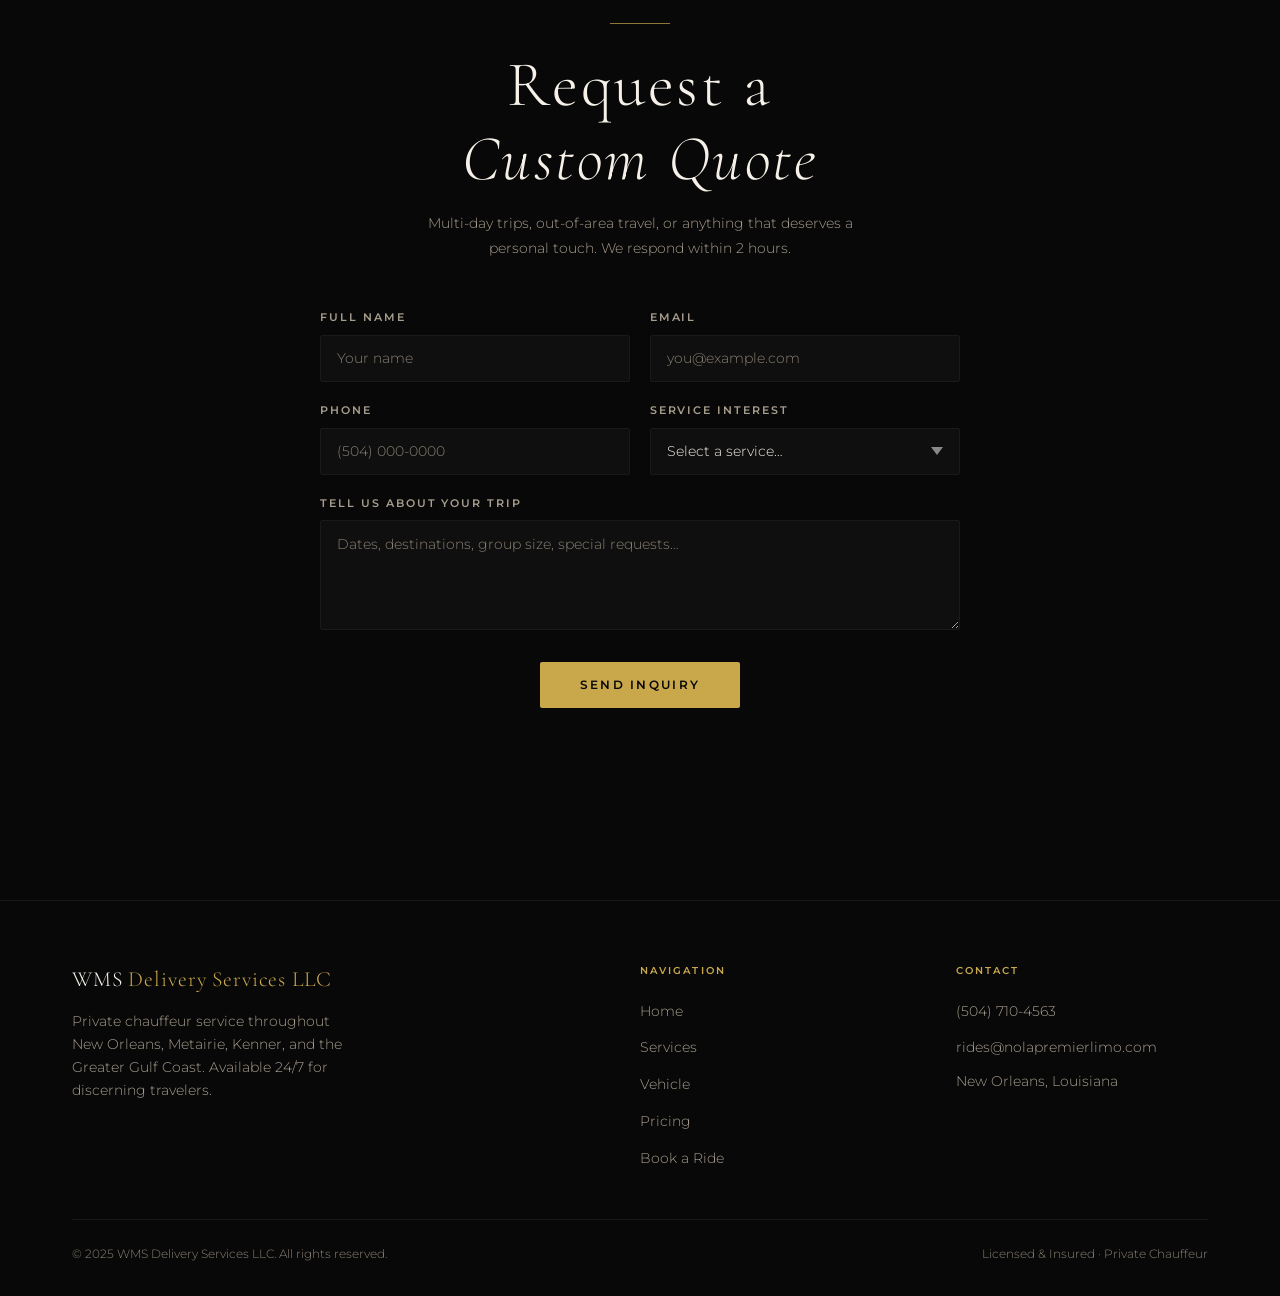
==== commit c0676e56: "Update index.html" ====
--- a/index.html
+++ b/index.html
@@ -872,7 +872,7 @@
           </div>
           <div class="pricing-note">Response within 2 hours</div>
           <ul class="pricing-includes" role="list">
-            <li>Baton Rouge, Gulf Coast & beyond</li>
+            <li>Baton Rouge, Gulf Coast & out-of-state destinations</li>
             <li>Text or call between 10 AM – 10 PM</li>
             <li>Group coordination & logistics</li>
             <li>Flexible scheduling for complex itineraries</li>
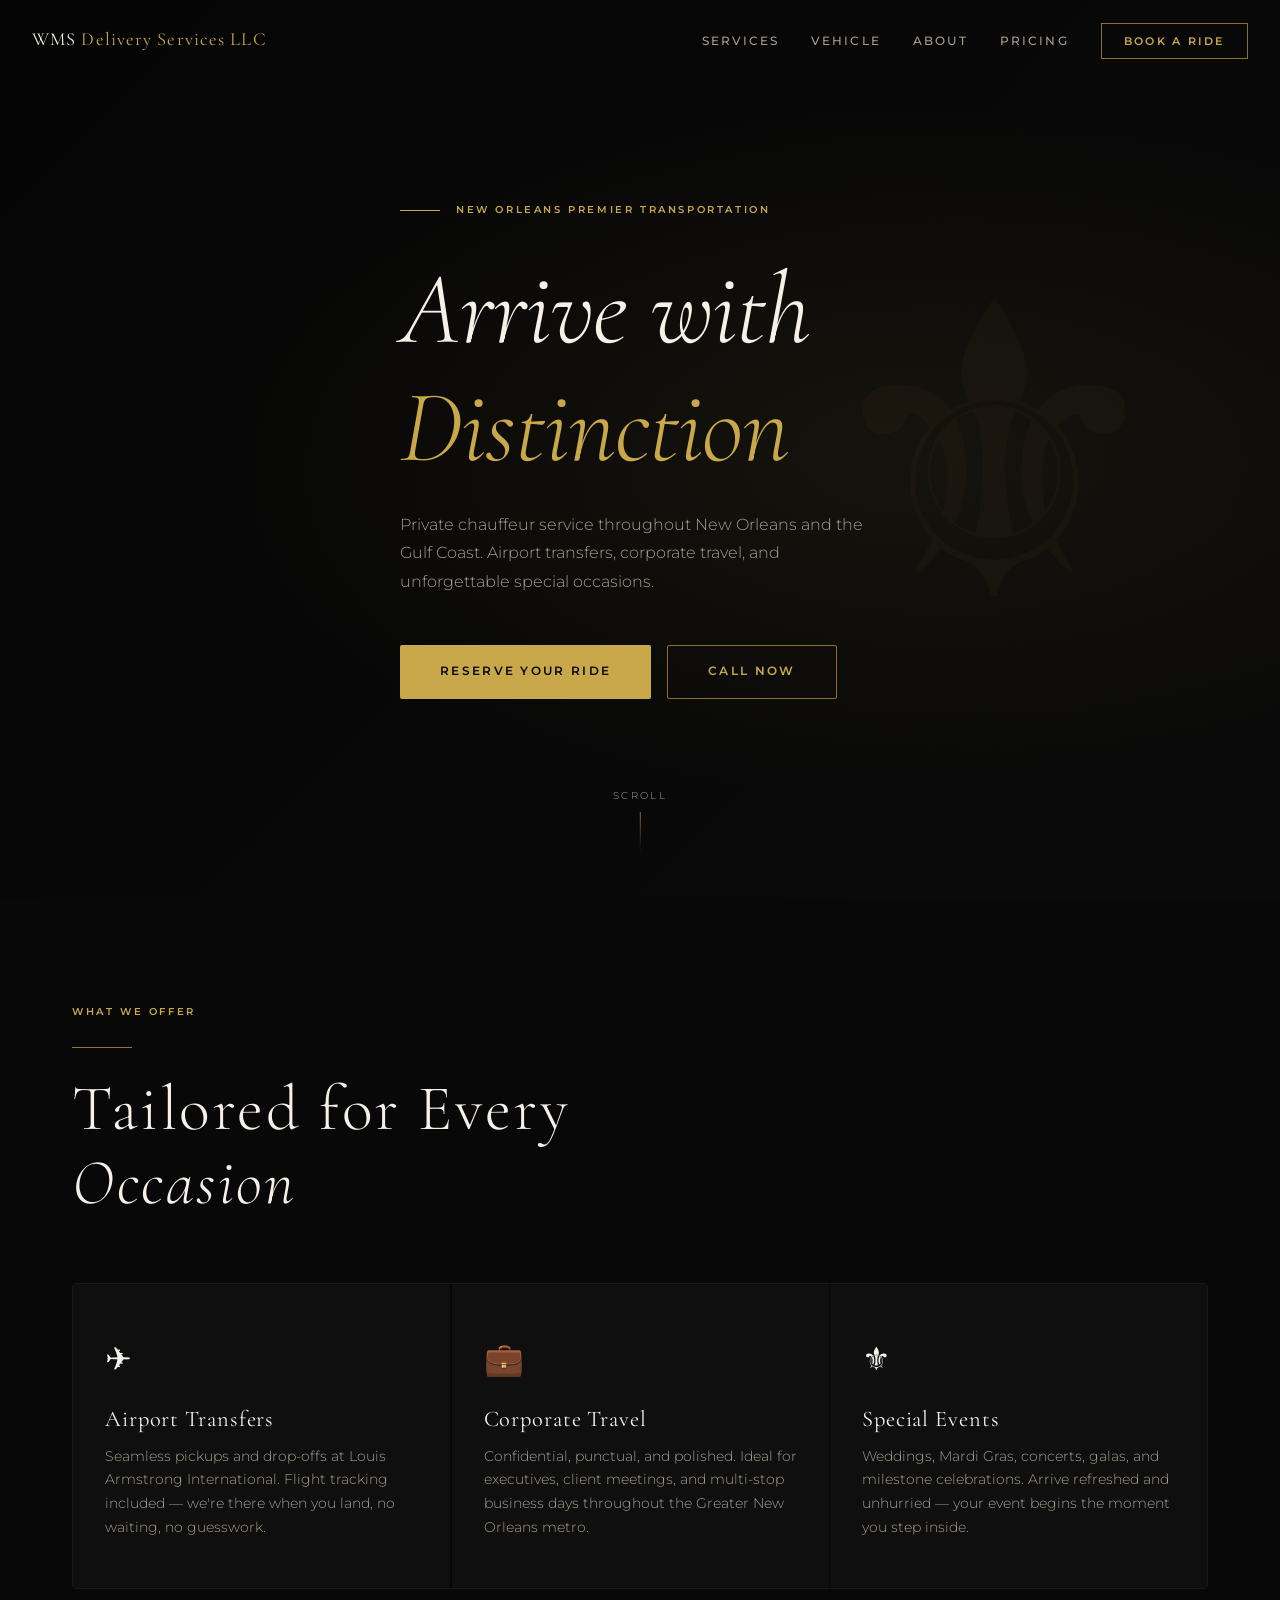
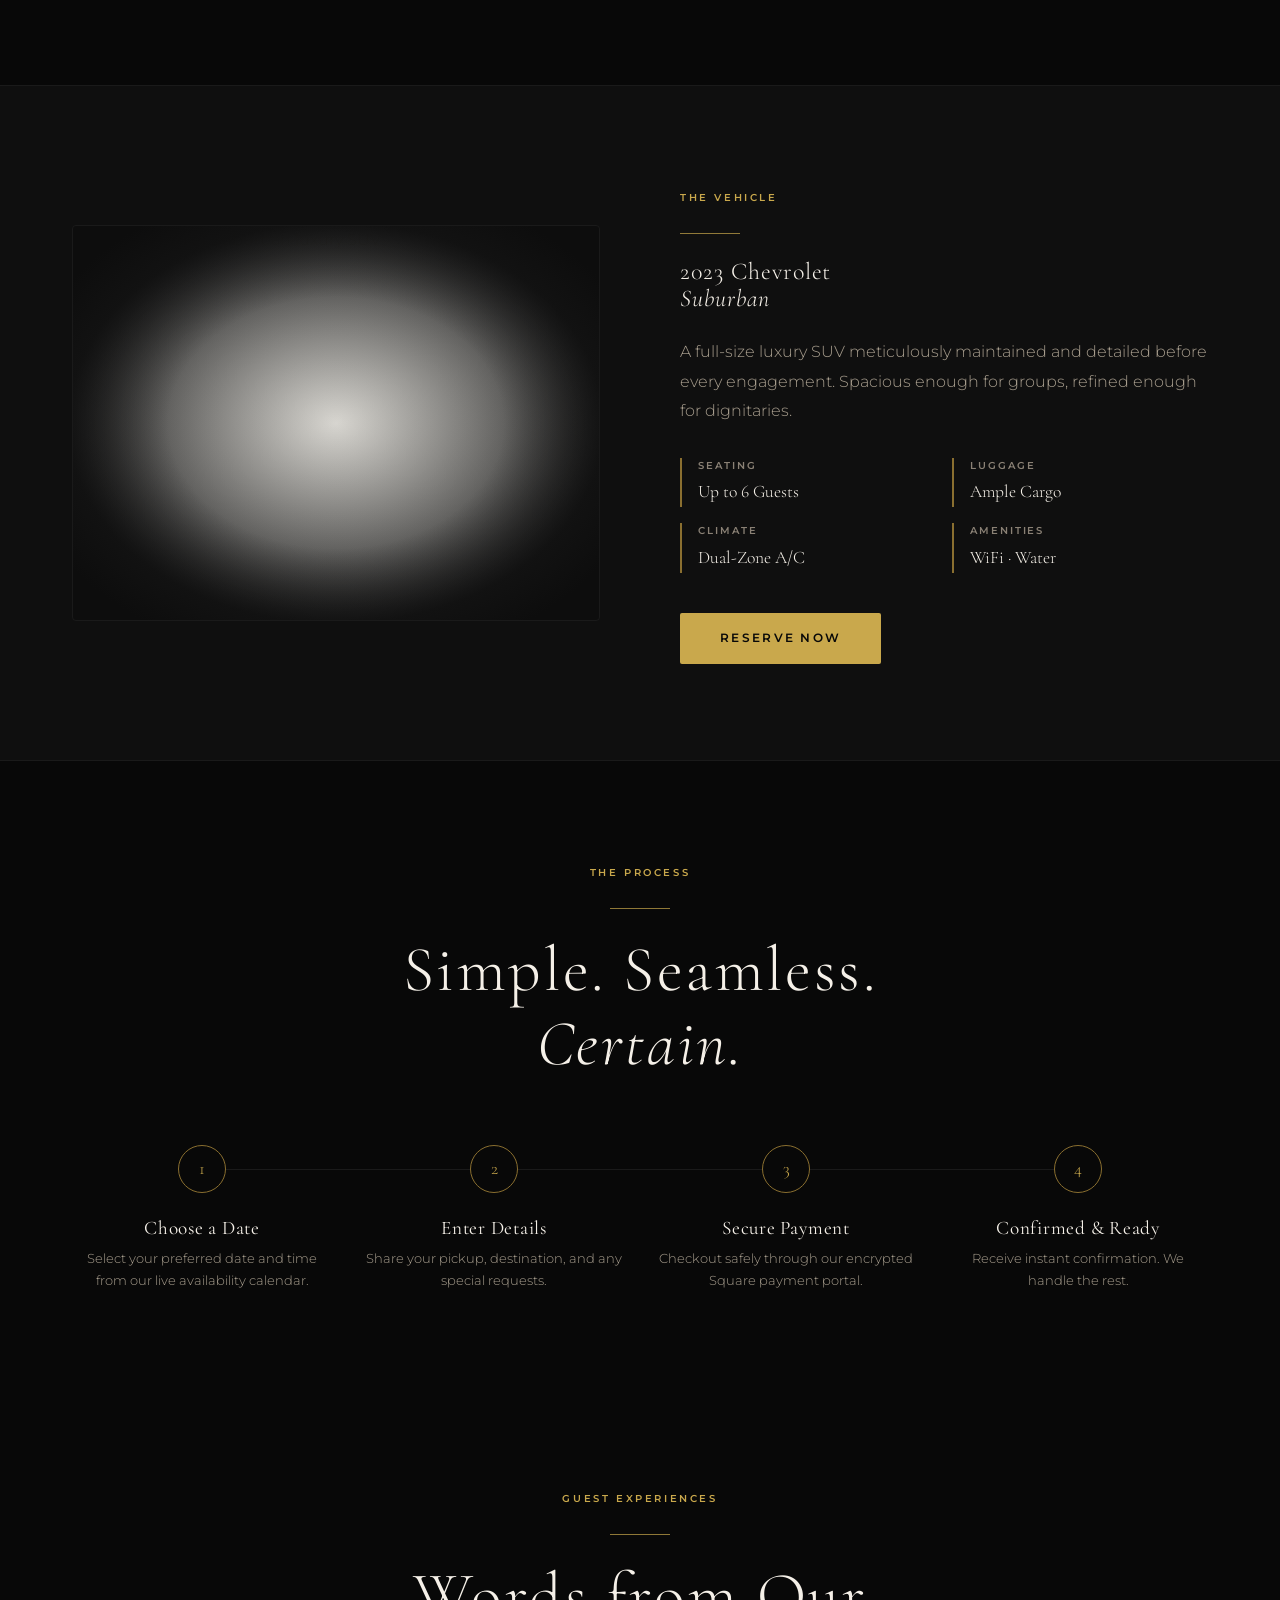
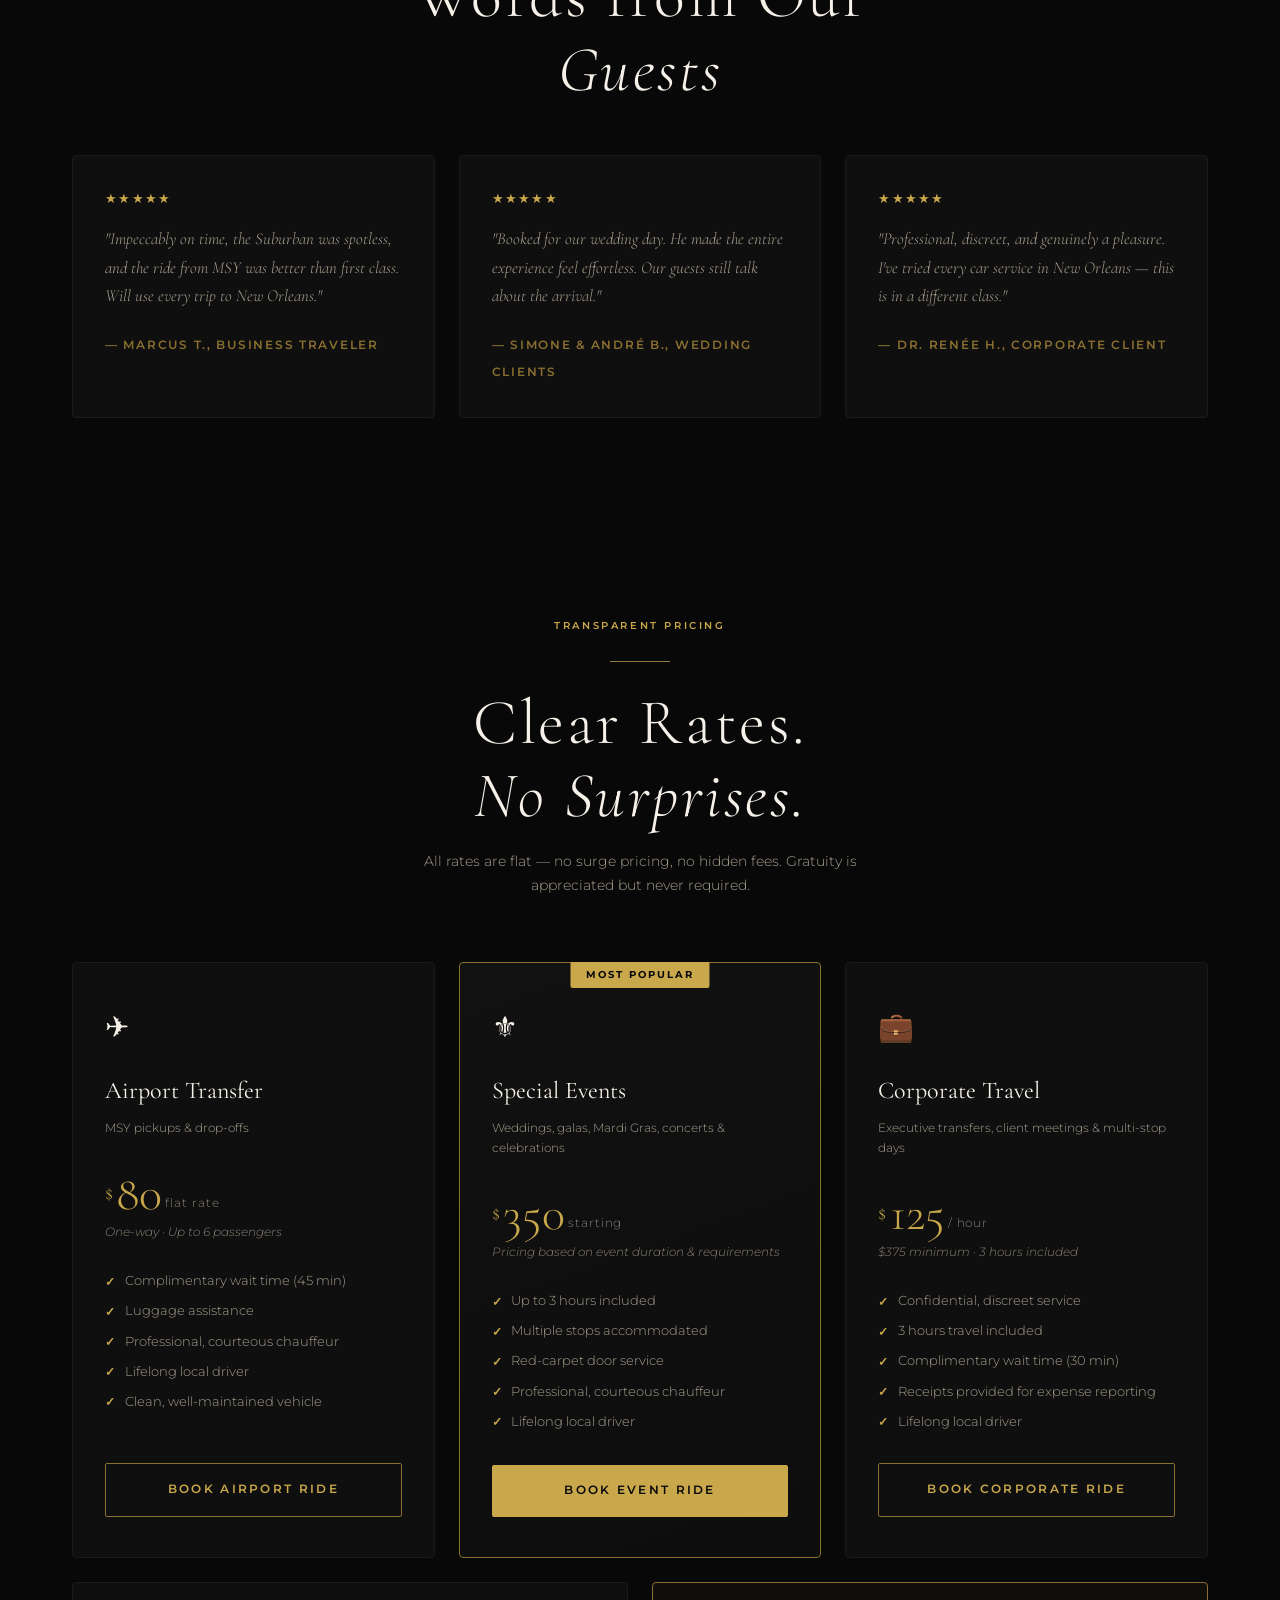
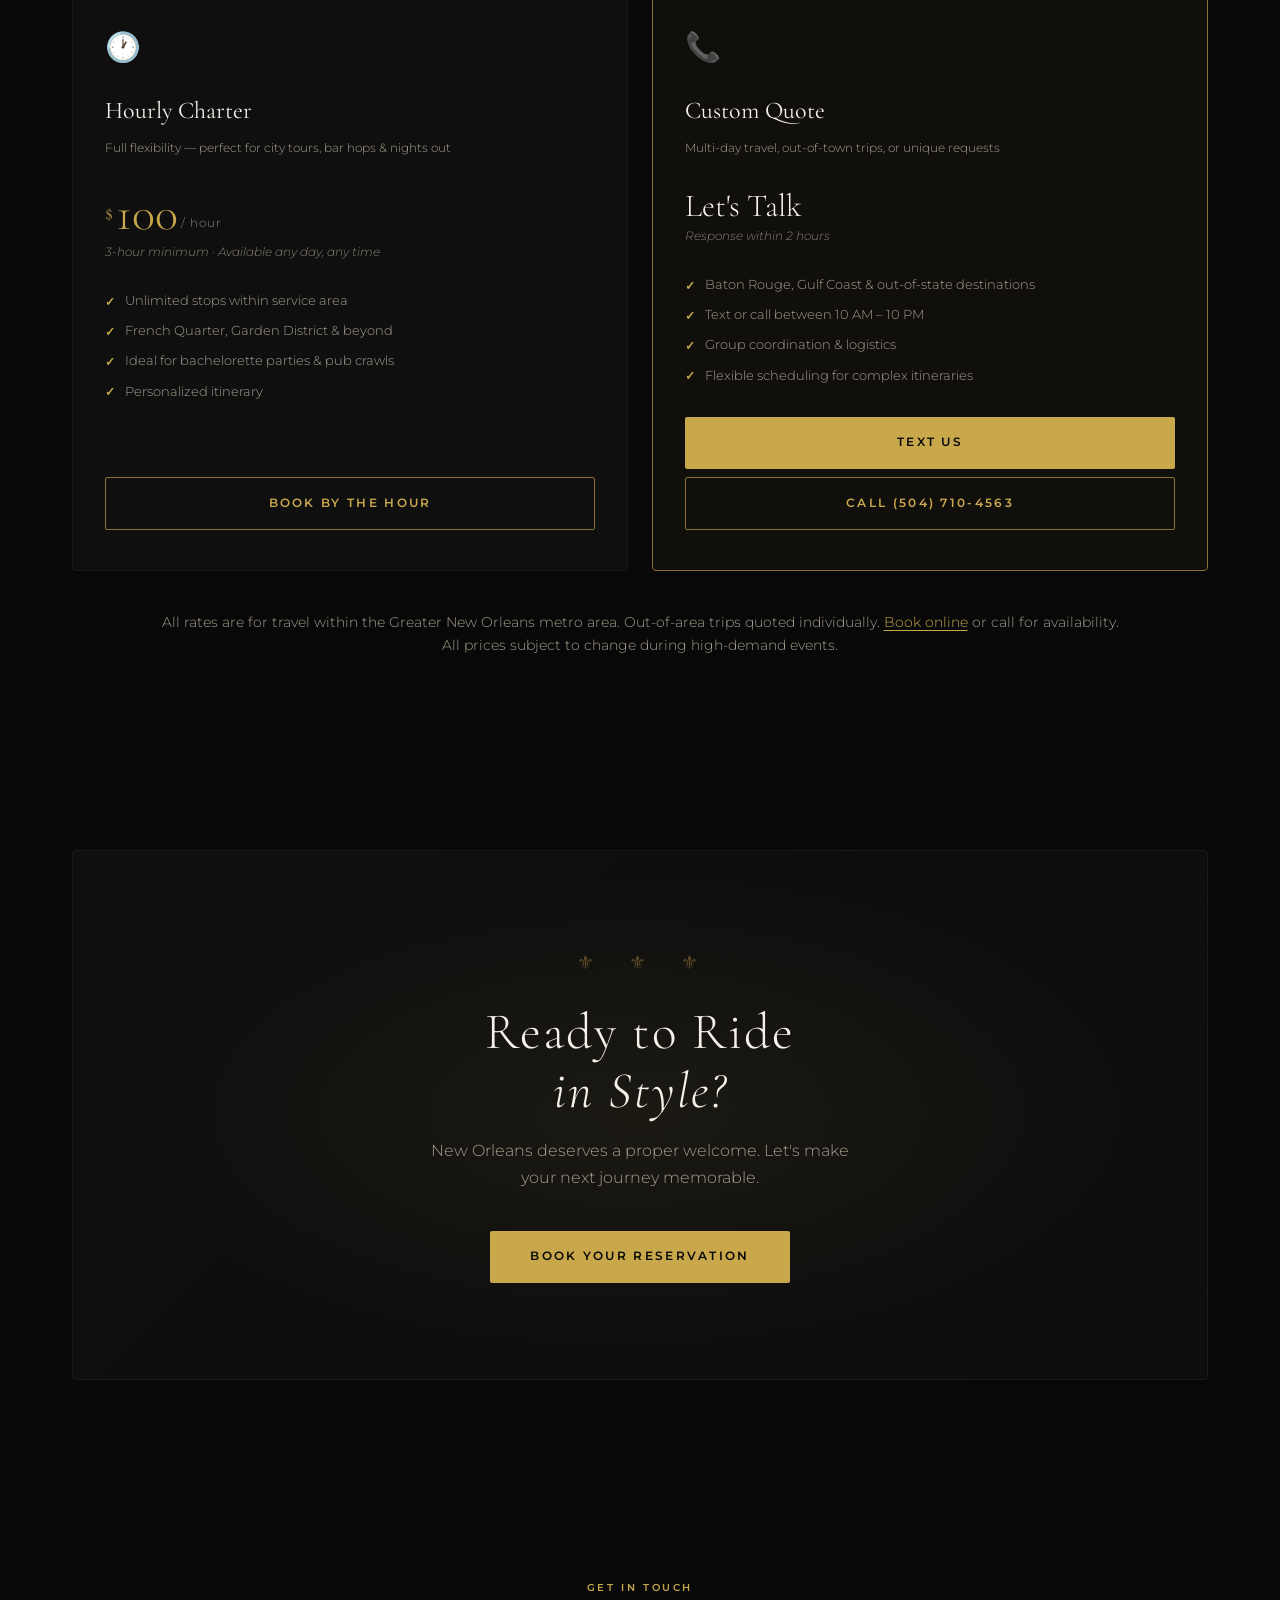
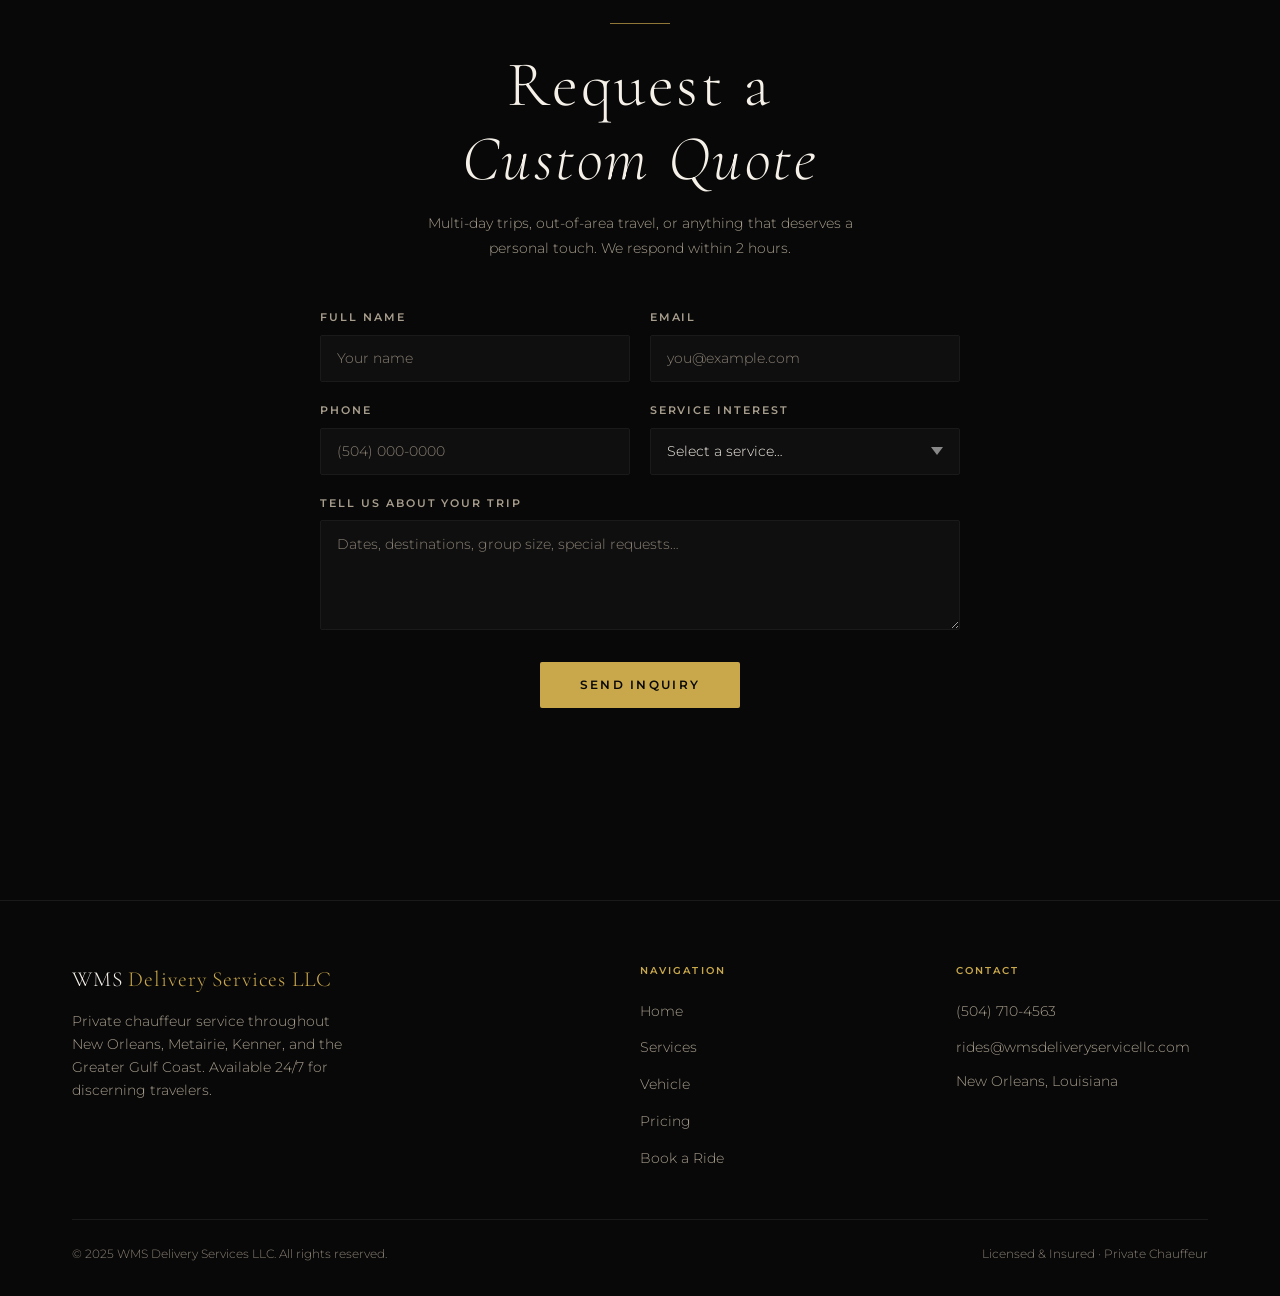
==== commit 72cbe13e: "Update index.html" ====
--- a/index.html
+++ b/index.html
@@ -979,7 +979,7 @@
           <h4>Contact</h4>
           <ul role="list">
             <li><a href="tel:+15047104563">(504) 710-4563</a></li>
-            <li><a href="mailto:rides@nolapremierlimo.com">rides@nolapremierlimo.com</a></li>
+            <li><a href="mailto:rides@wmsdeliveryservicellc.com">rides@wmsdeliveryservicellc.com</a></li>
             <li style="color:var(--white-dim);font-size:0.85rem">New Orleans, Louisiana</li>
           </ul>
         </div>
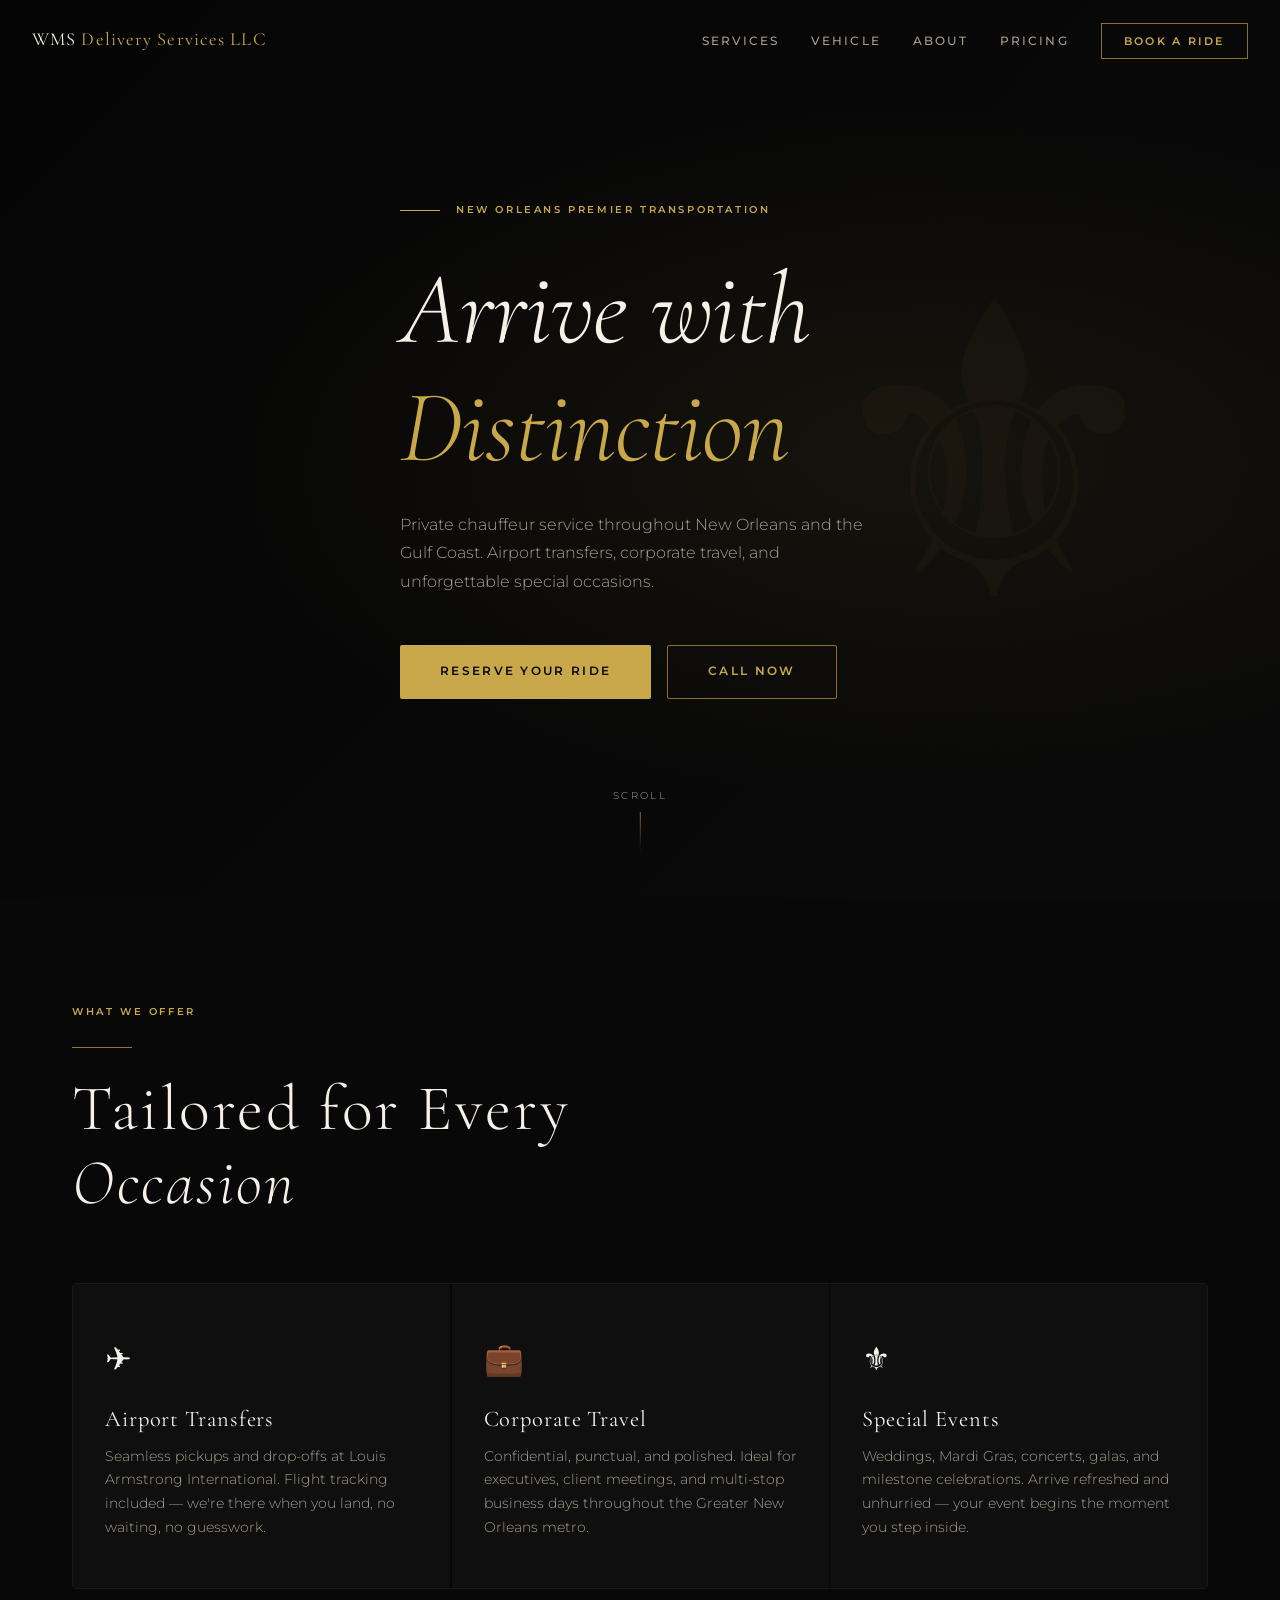
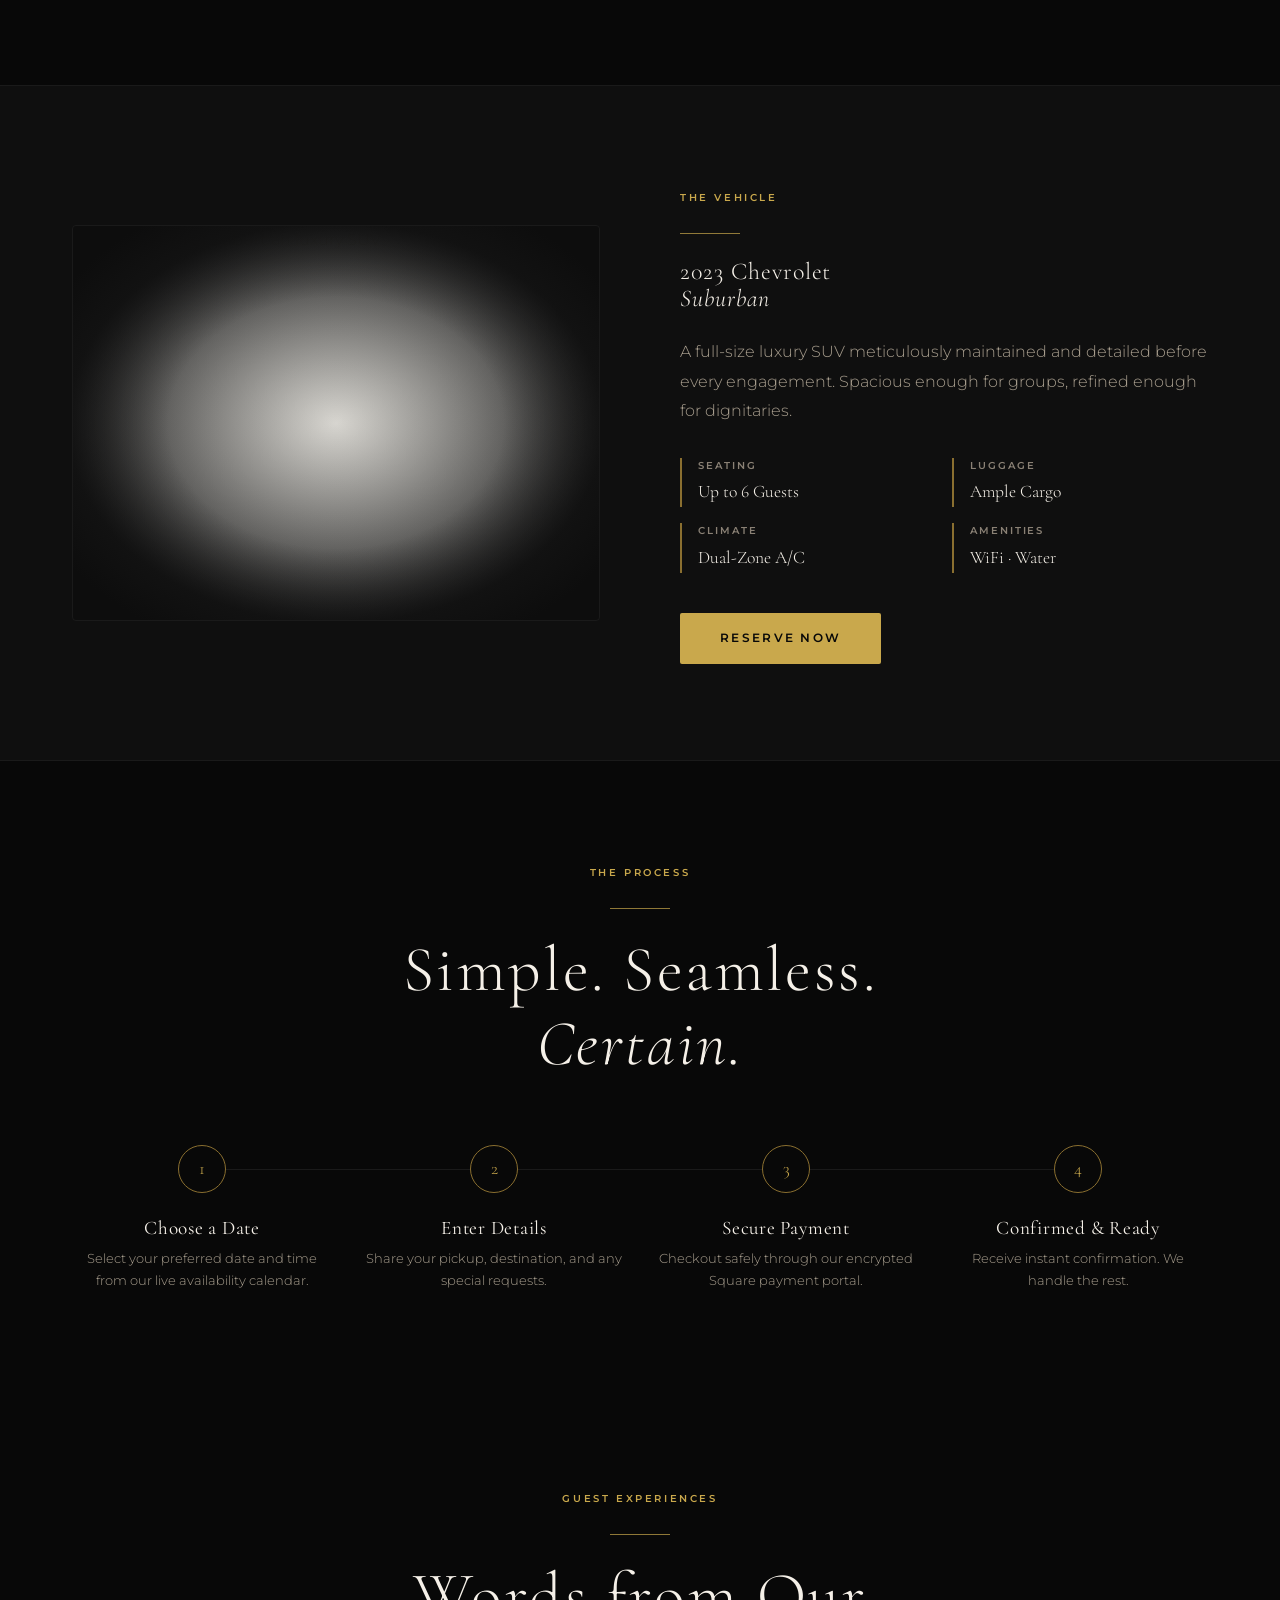
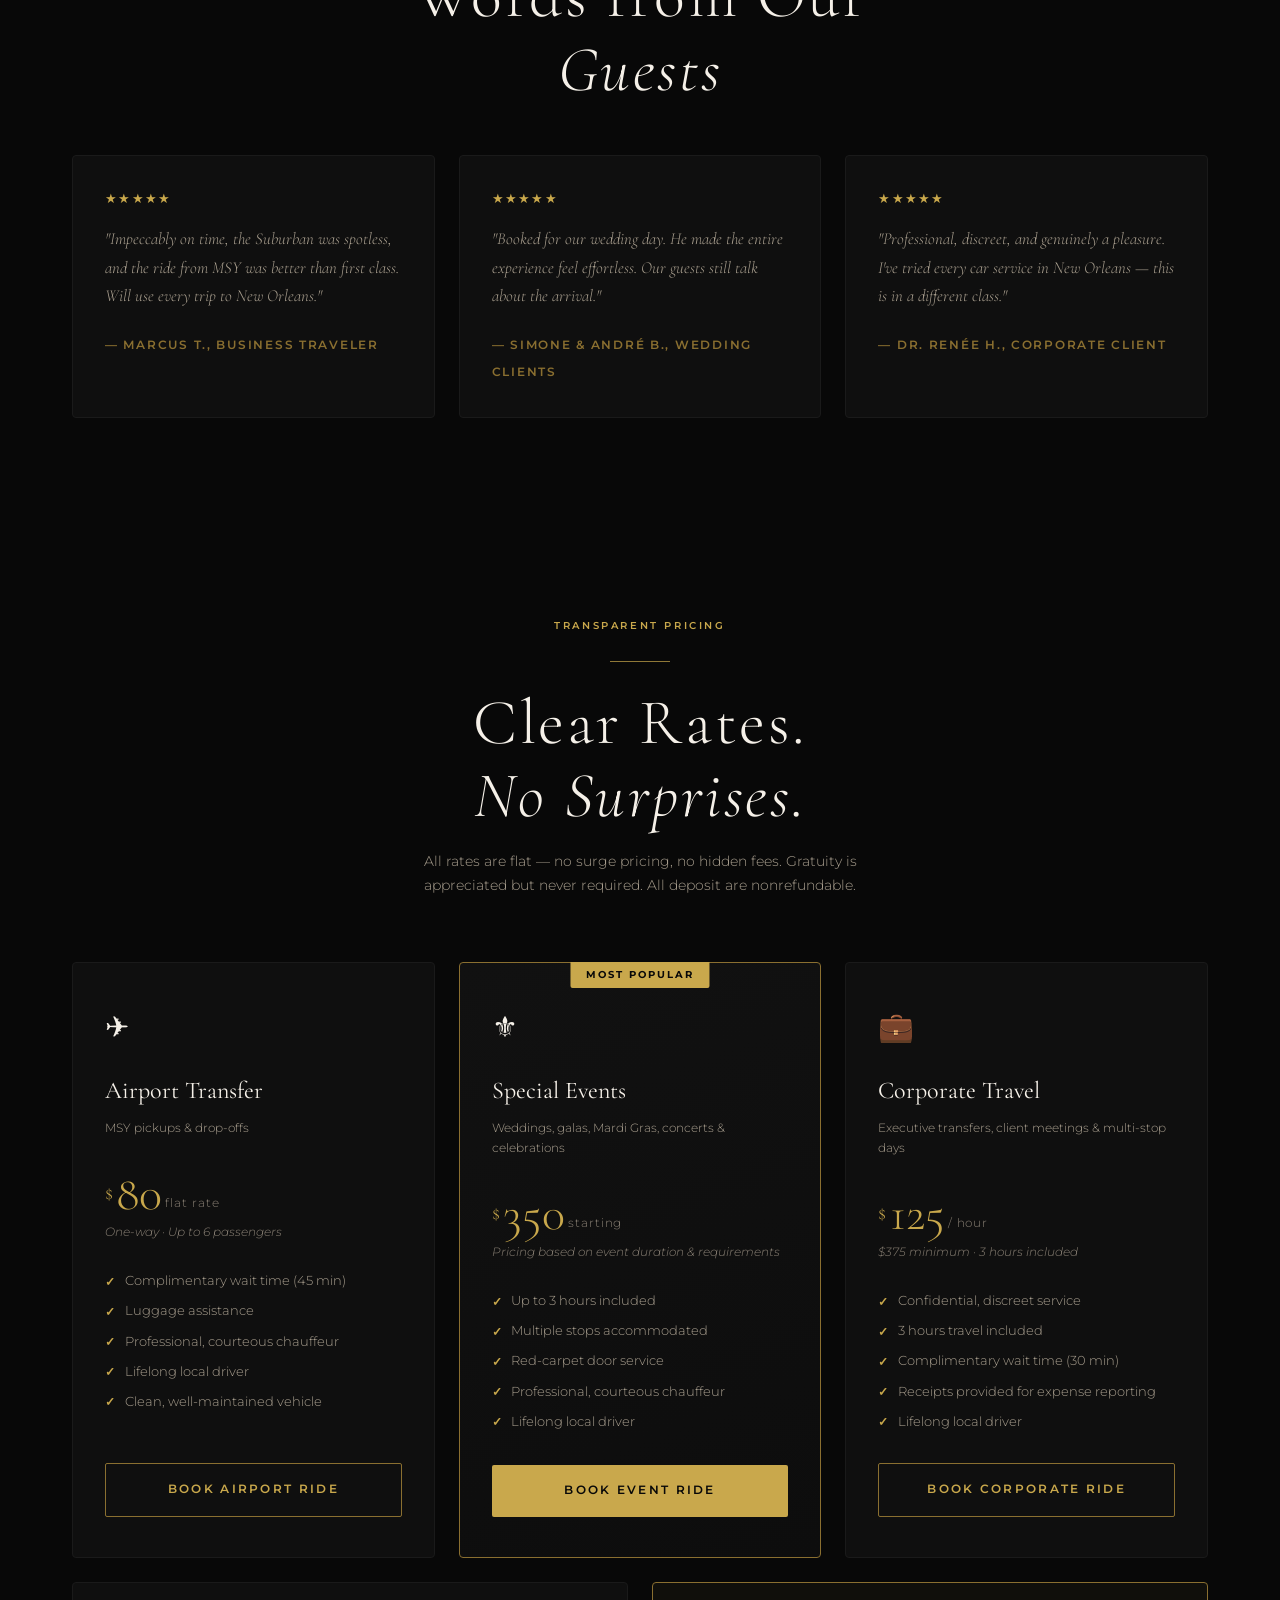
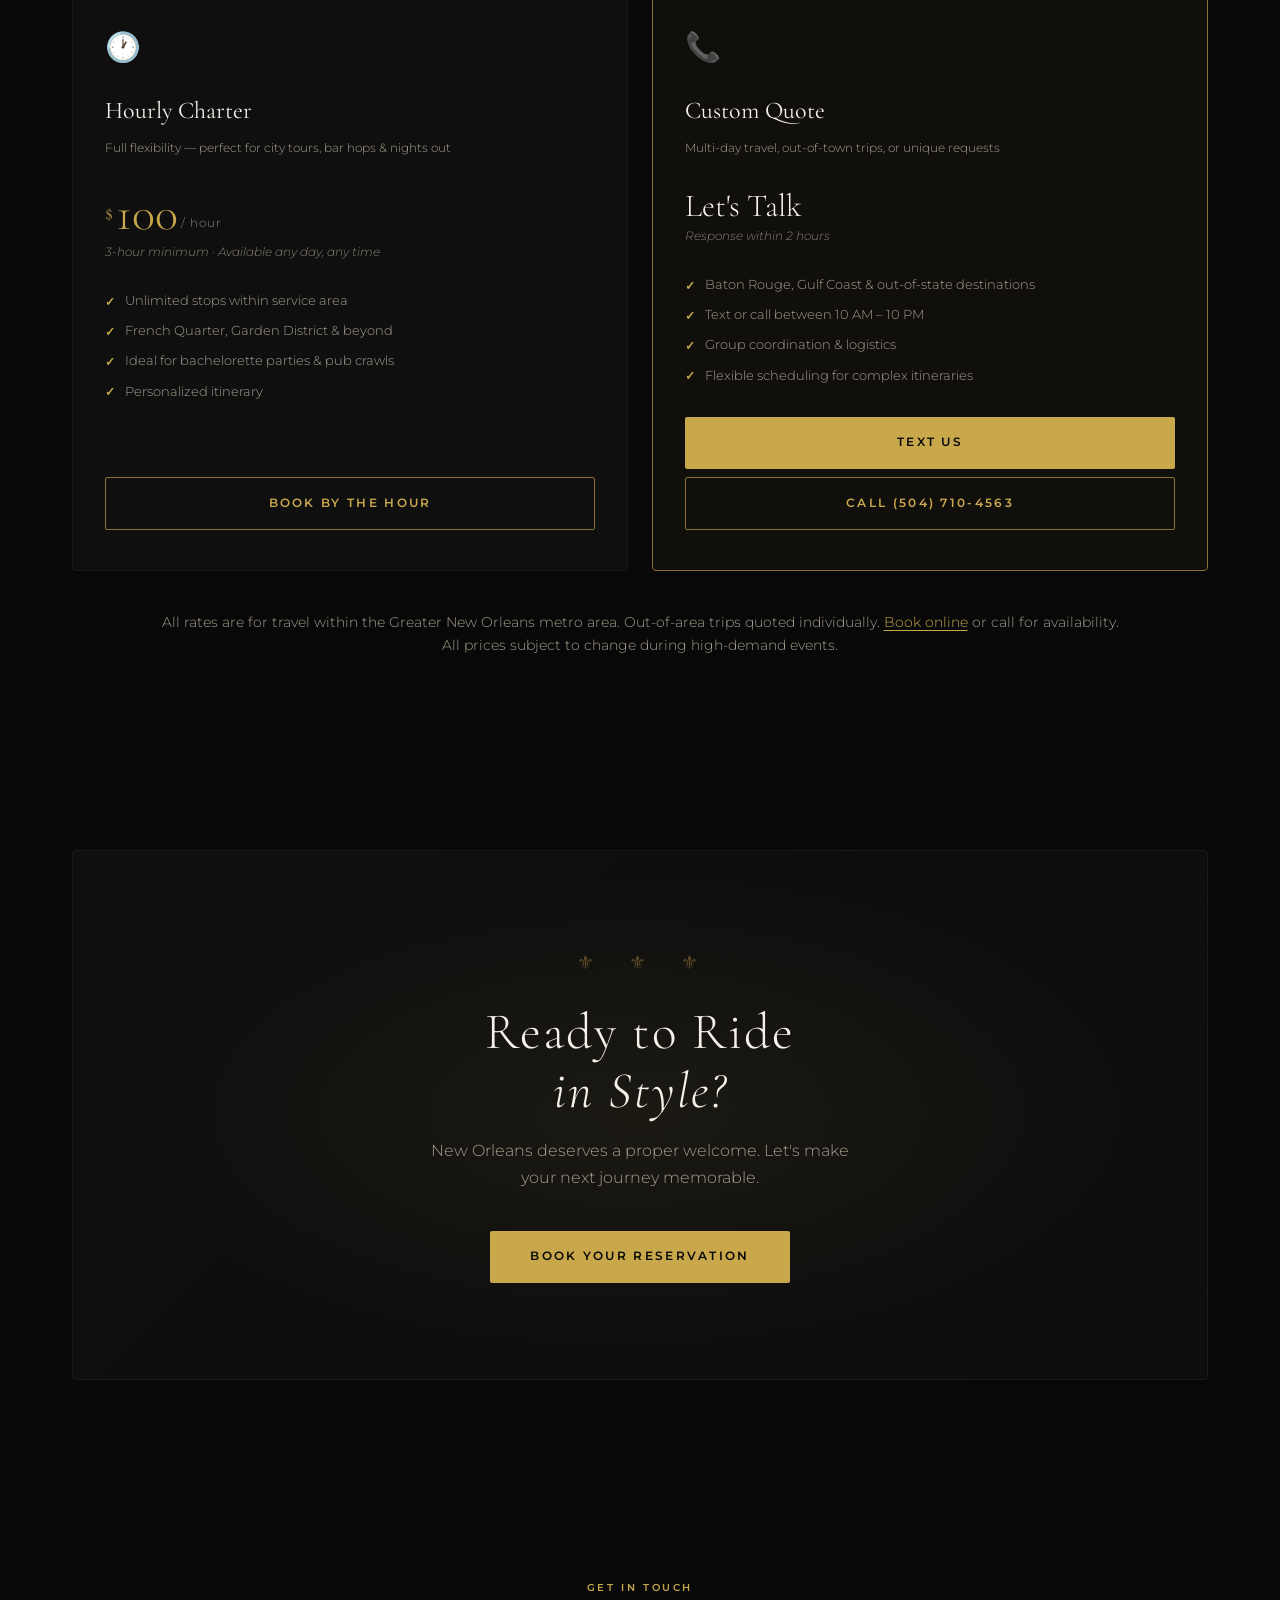
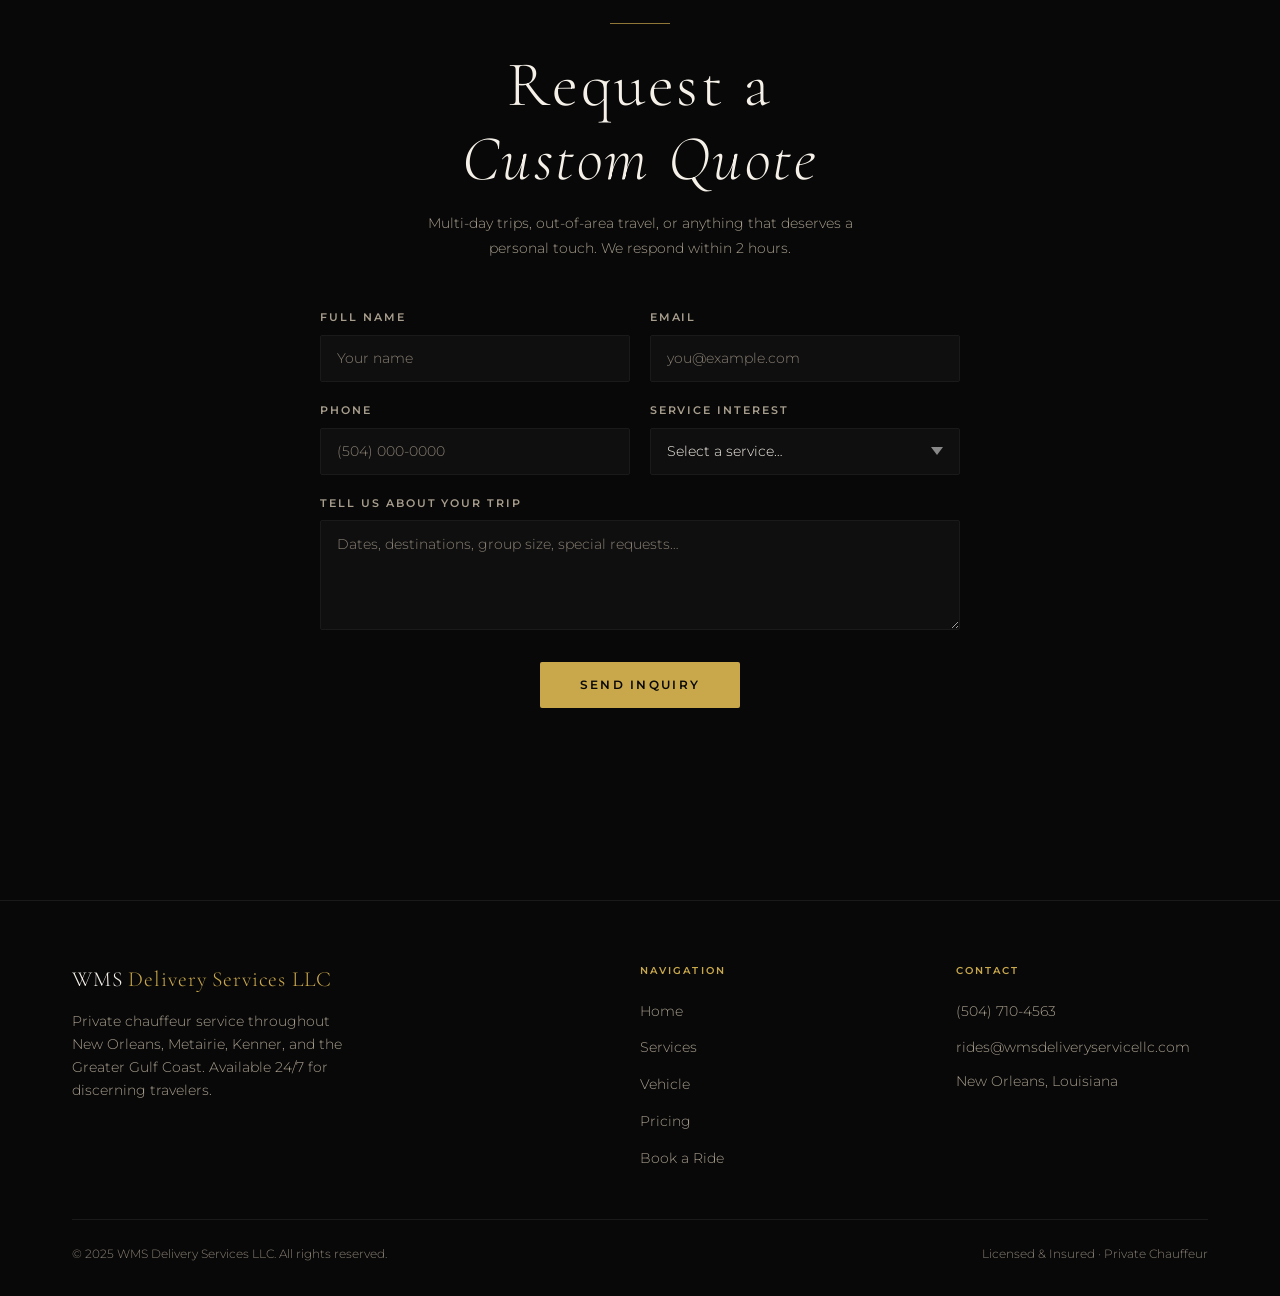
==== commit 1f6cf46e: "Add nonrefundable deposit policy to pricing information (69f902fc4e31bf82f6b3a682)" ====
--- a/index.html
+++ b/index.html
@@ -771,8 +771,8 @@
         <div class="gold-rule center"></div>
         <h2 class="display-lg" id="pricing-heading">Clear Rates.<br /><em>No Surprises.</em></h2>
         <p style="color:var(--white-dim);max-width:460px;margin:1rem auto 0;font-size:0.9rem">
-          All rates are flat — no surge pricing, no hidden fees. 
-          Gratuity is appreciated but never required.
+          All rates are flat — no surge pricing, no hidden fees.
+          Gratuity is appreciated but never required. All deposit are nonrefundable.
         </p>
       </div>
 
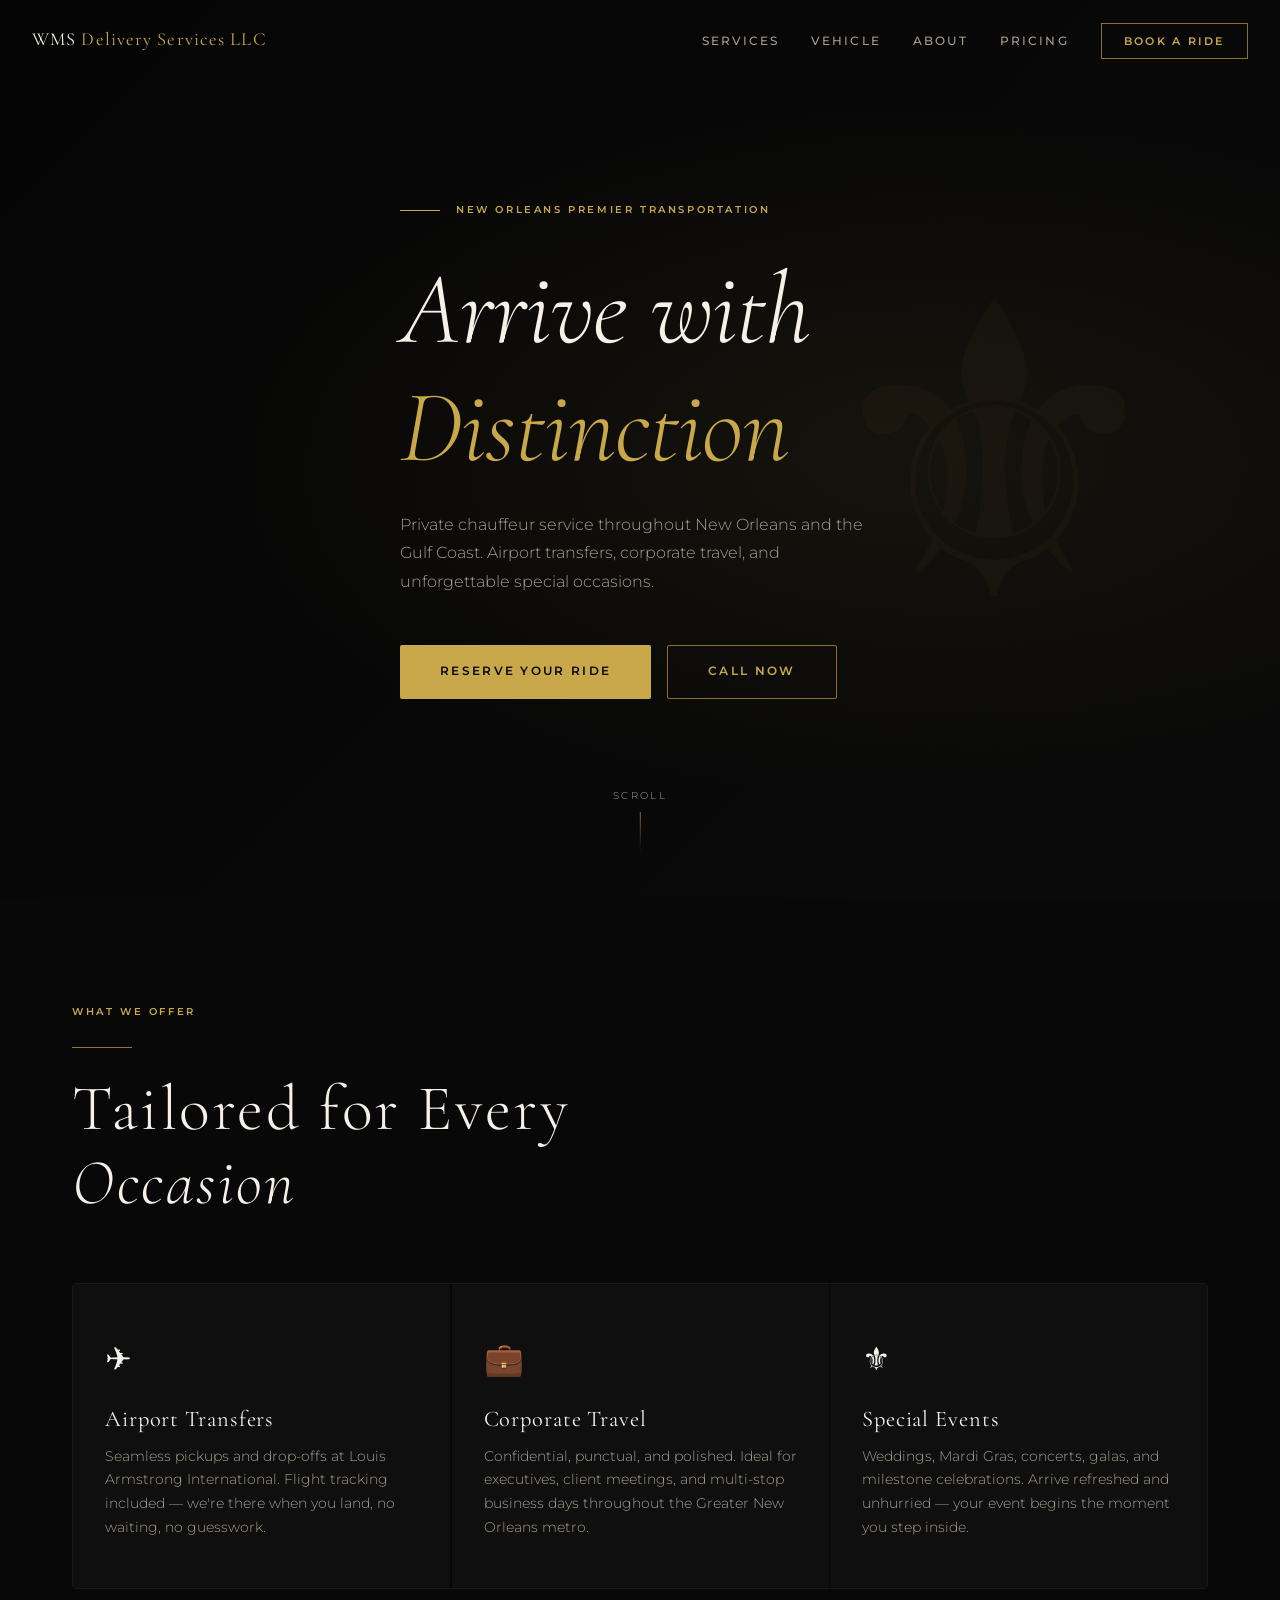
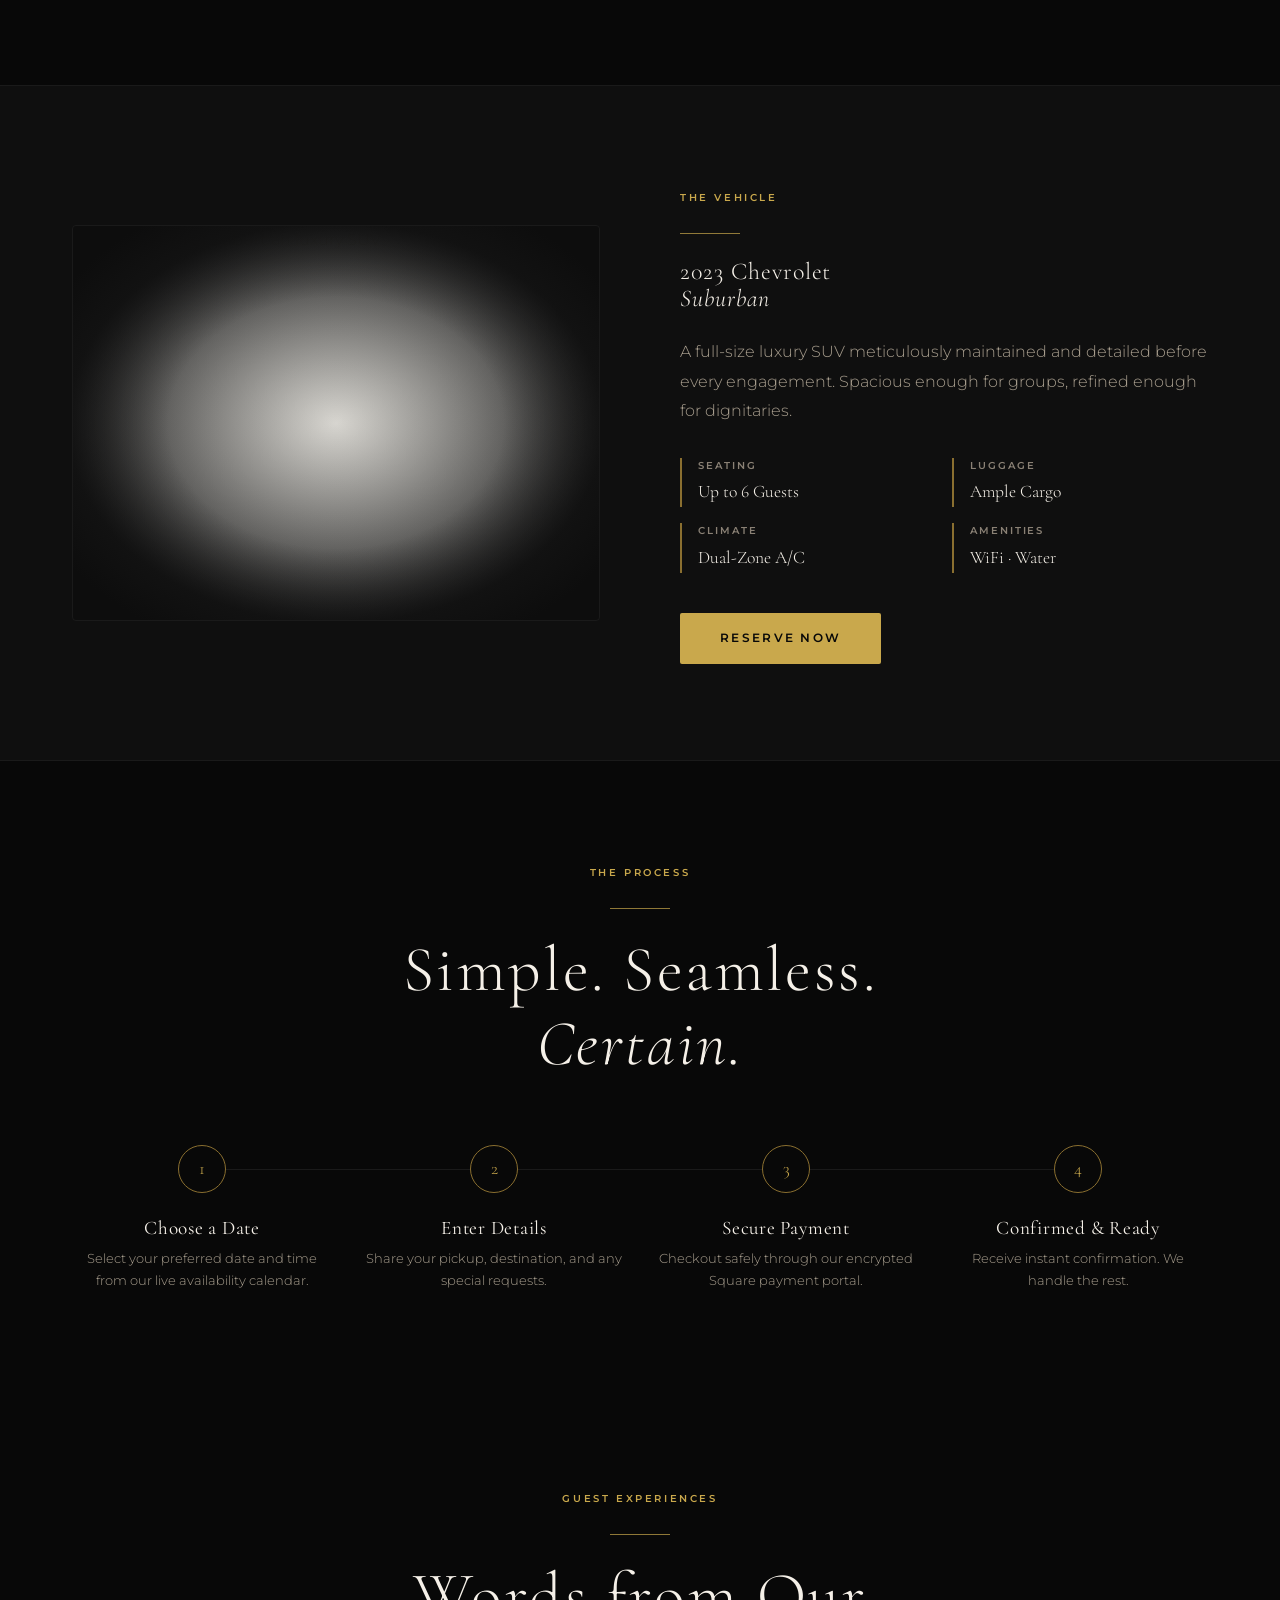
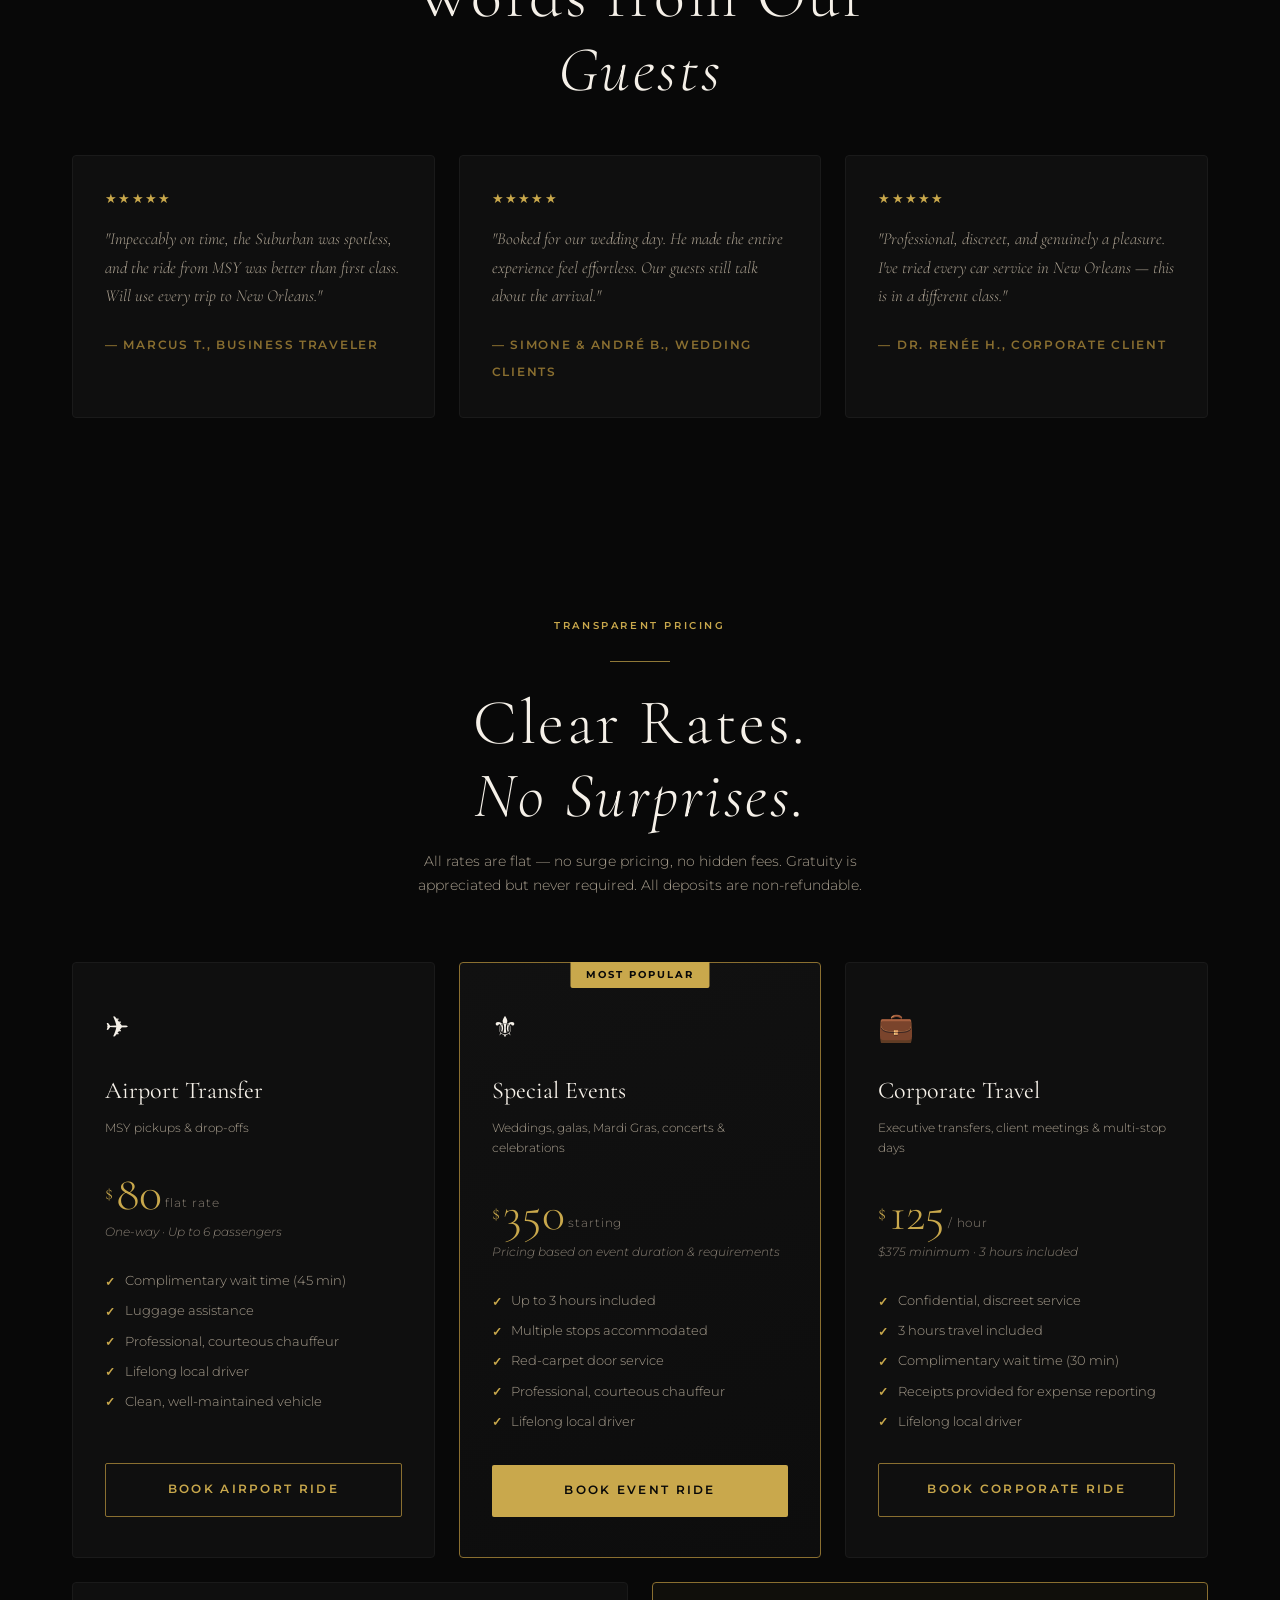
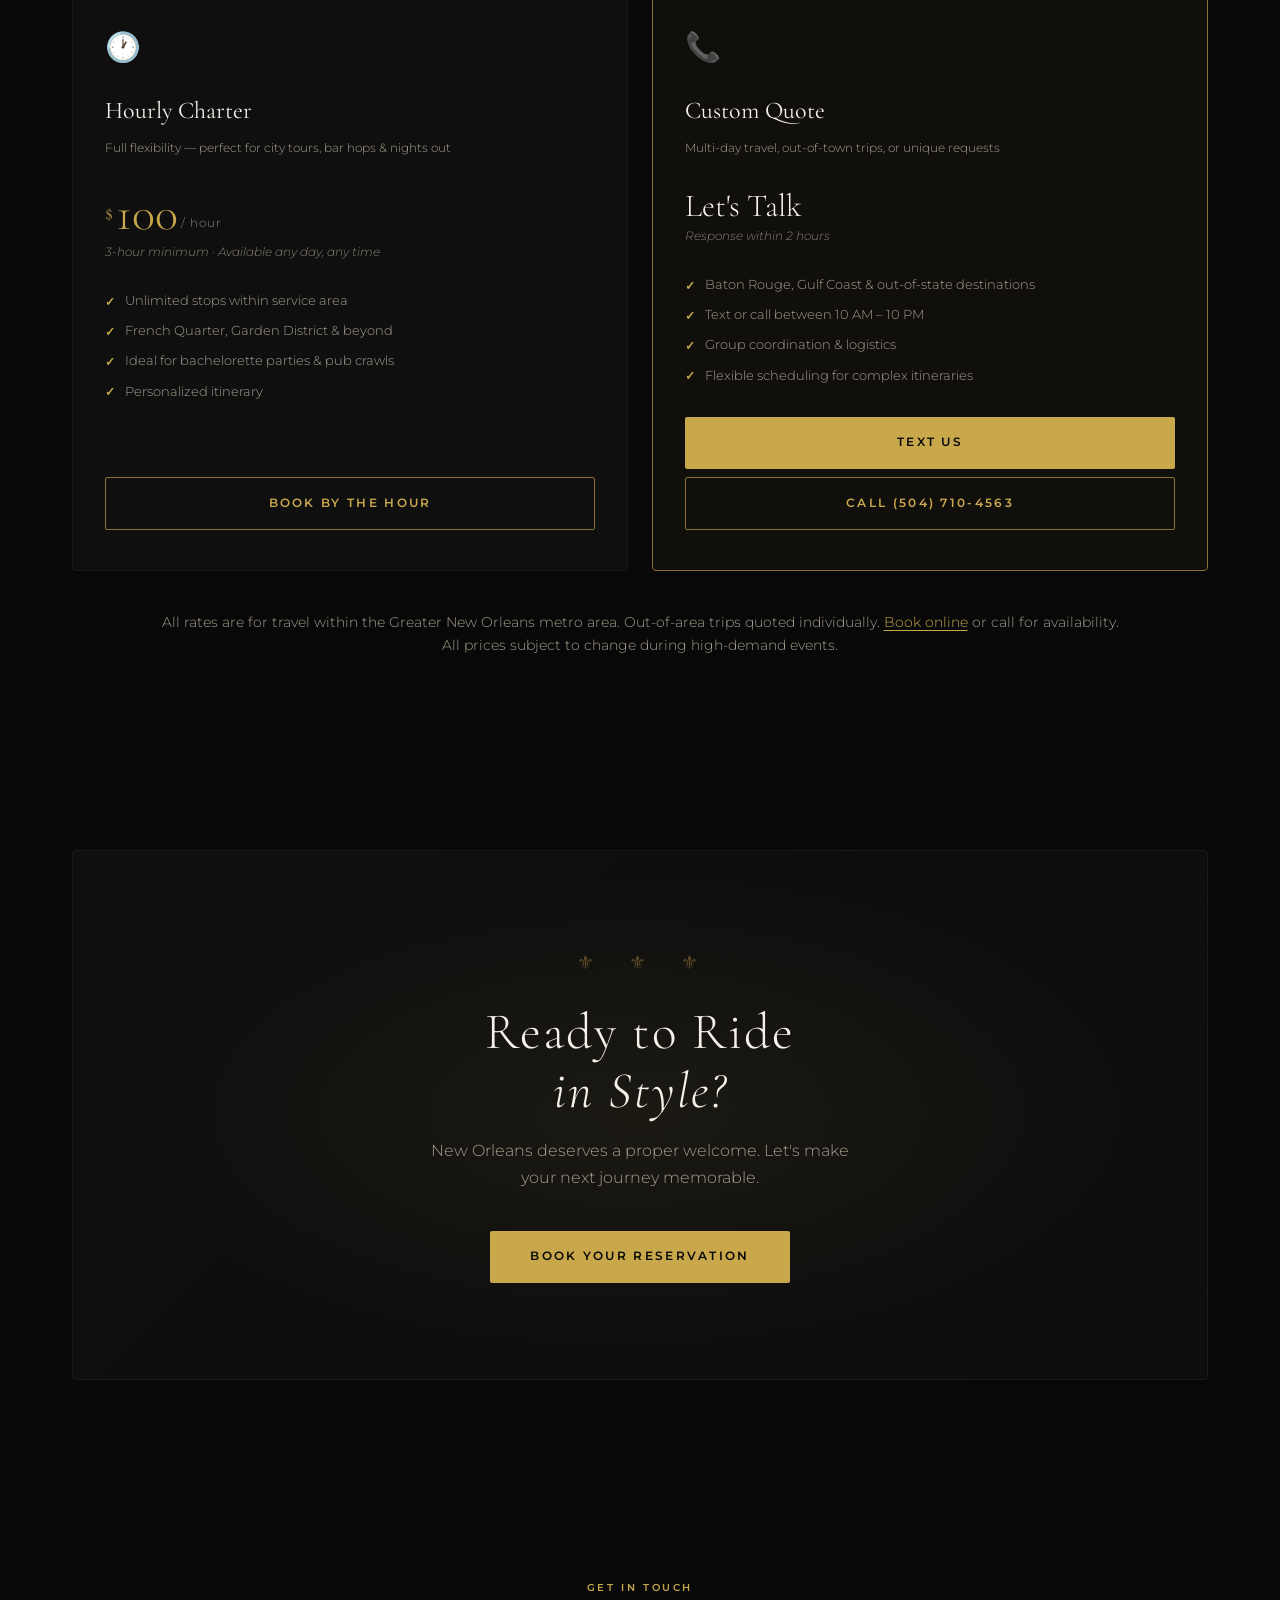
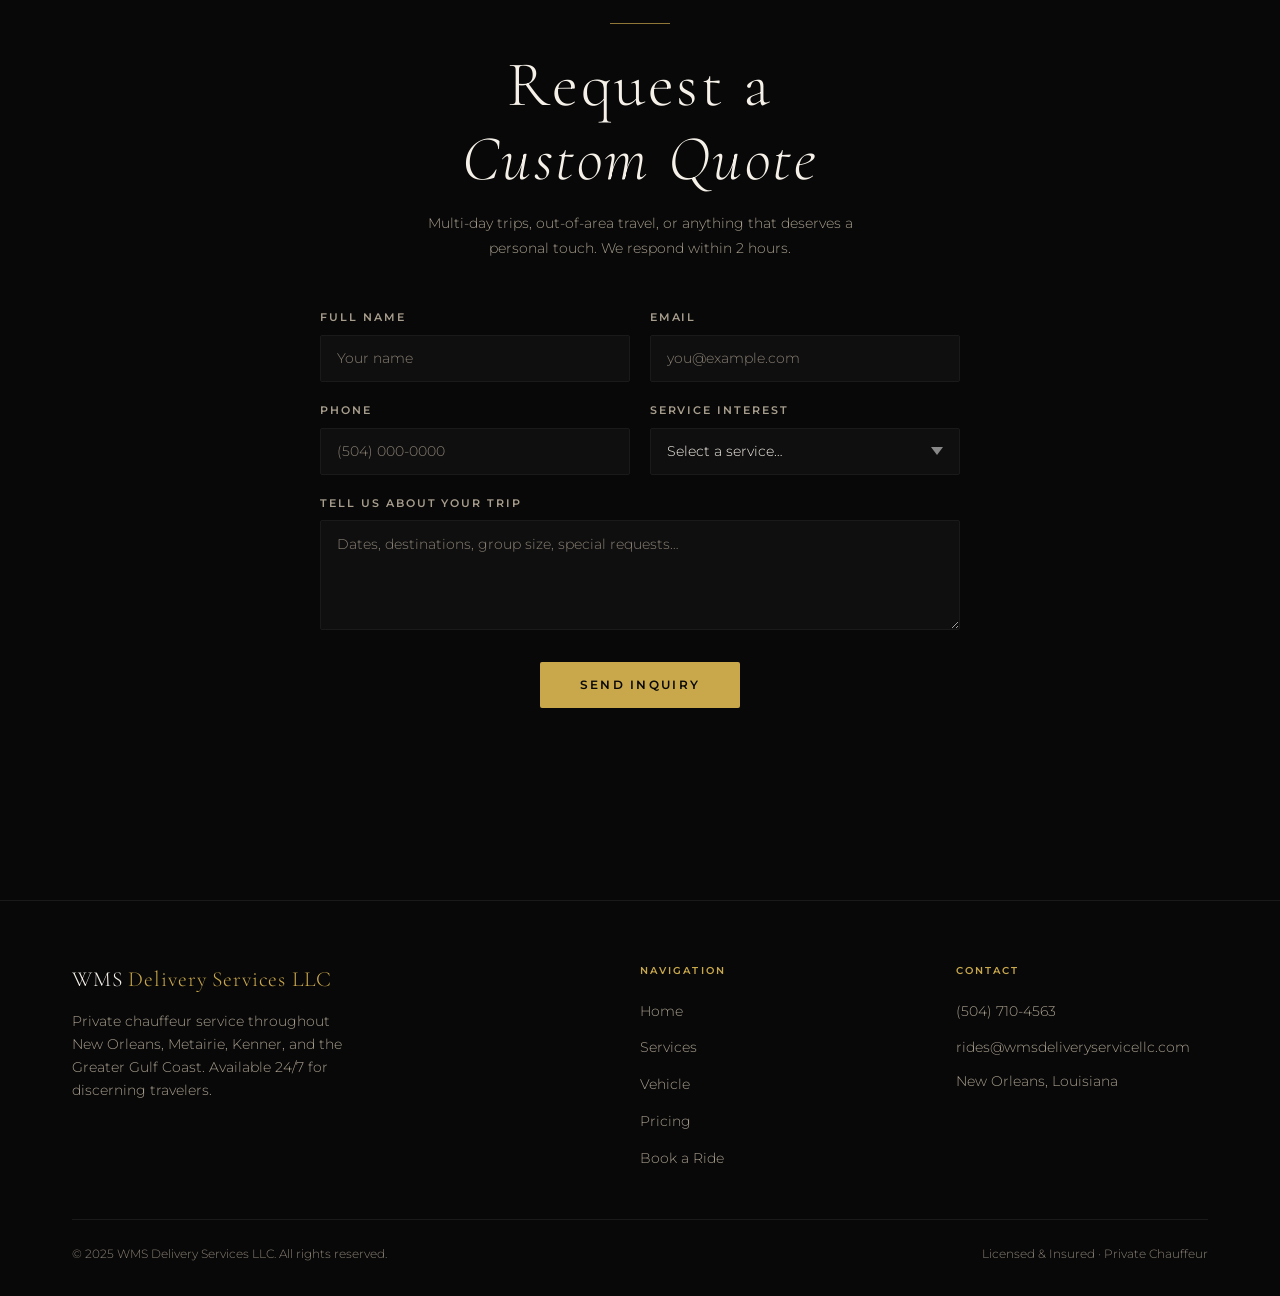
==== commit 2555a051: "Update index.html Update text to include deposit disclaimer" ====
--- a/index.html
+++ b/index.html
@@ -771,8 +771,9 @@
         <div class="gold-rule center"></div>
         <h2 class="display-lg" id="pricing-heading">Clear Rates.<br /><em>No Surprises.</em></h2>
         <p style="color:var(--white-dim);max-width:460px;margin:1rem auto 0;font-size:0.9rem">
-          All rates are flat — no surge pricing, no hidden fees.
-          Gratuity is appreciated but never required. All deposit are nonrefundable.
+          All rates are flat — no surge pricing, no hidden fees. 
+          Gratuity is appreciated but never required. All deposits are non-refundable.
+
         </p>
       </div>
 
